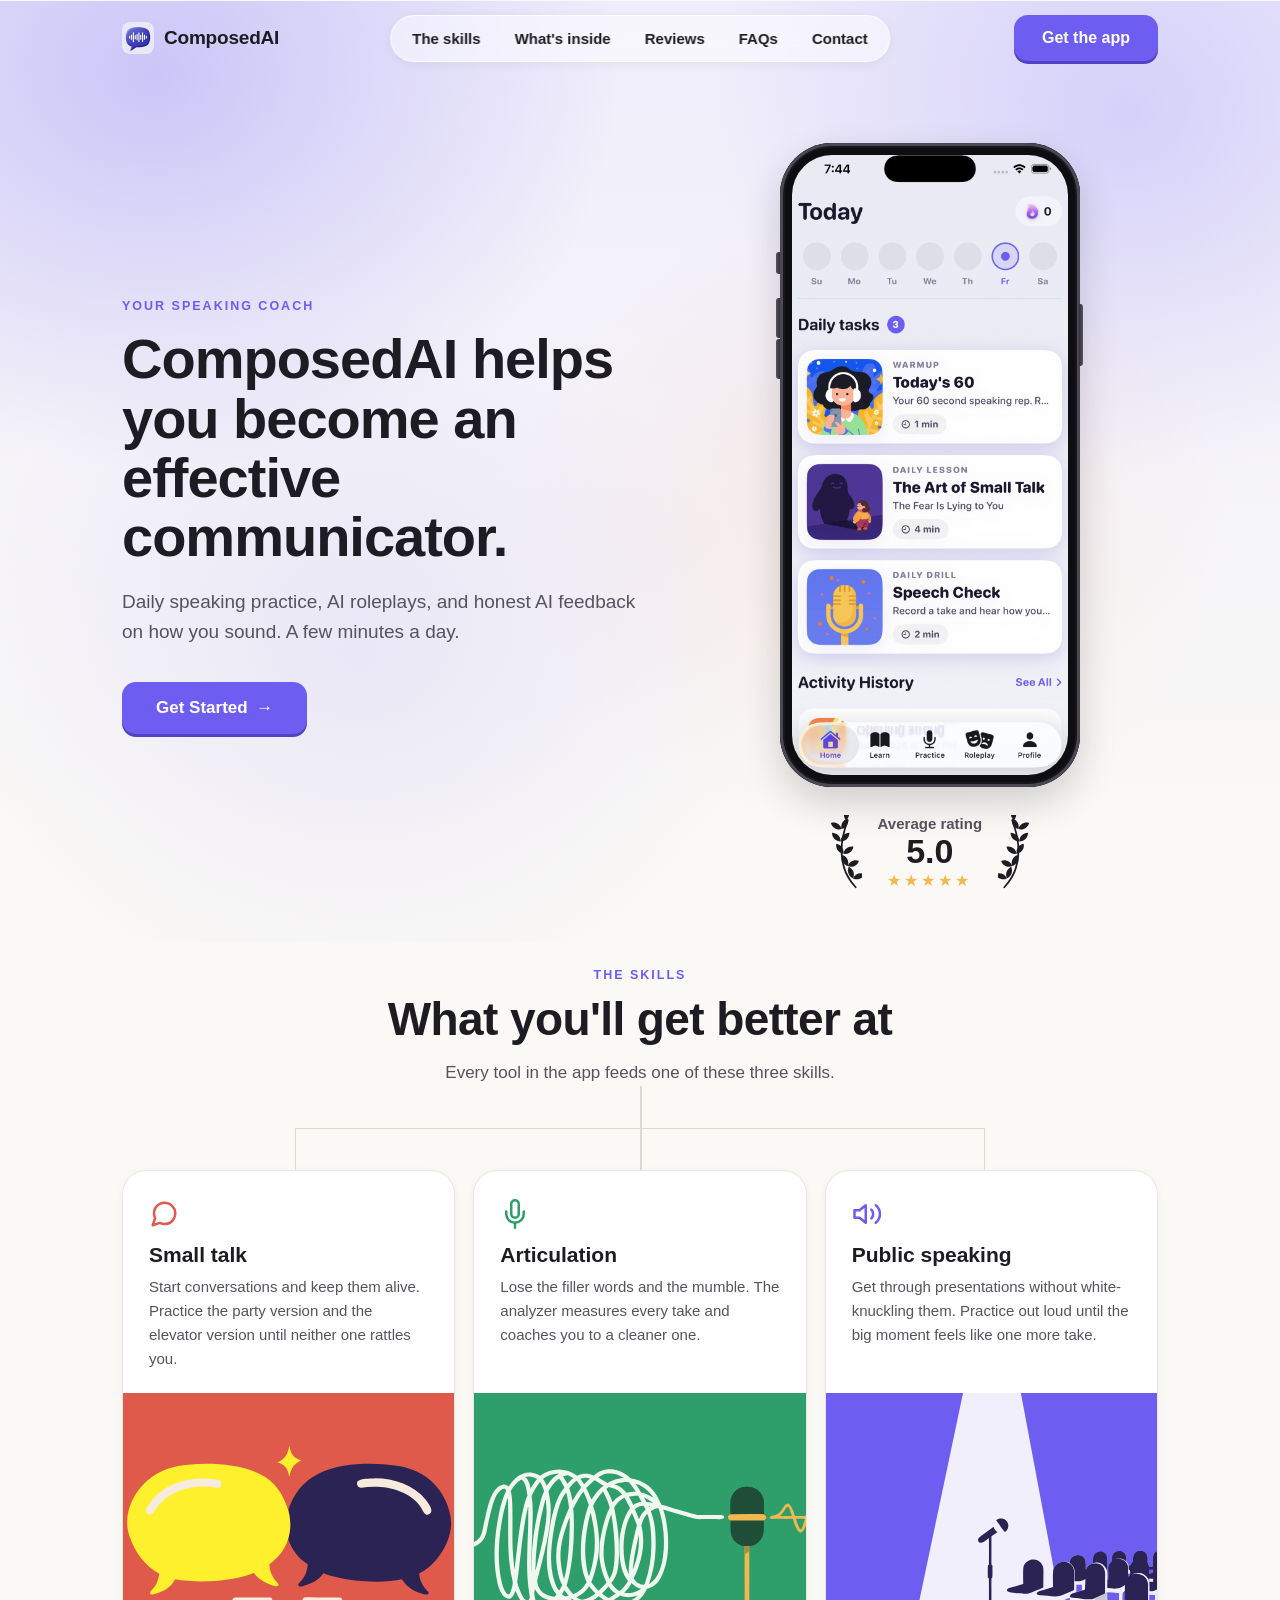
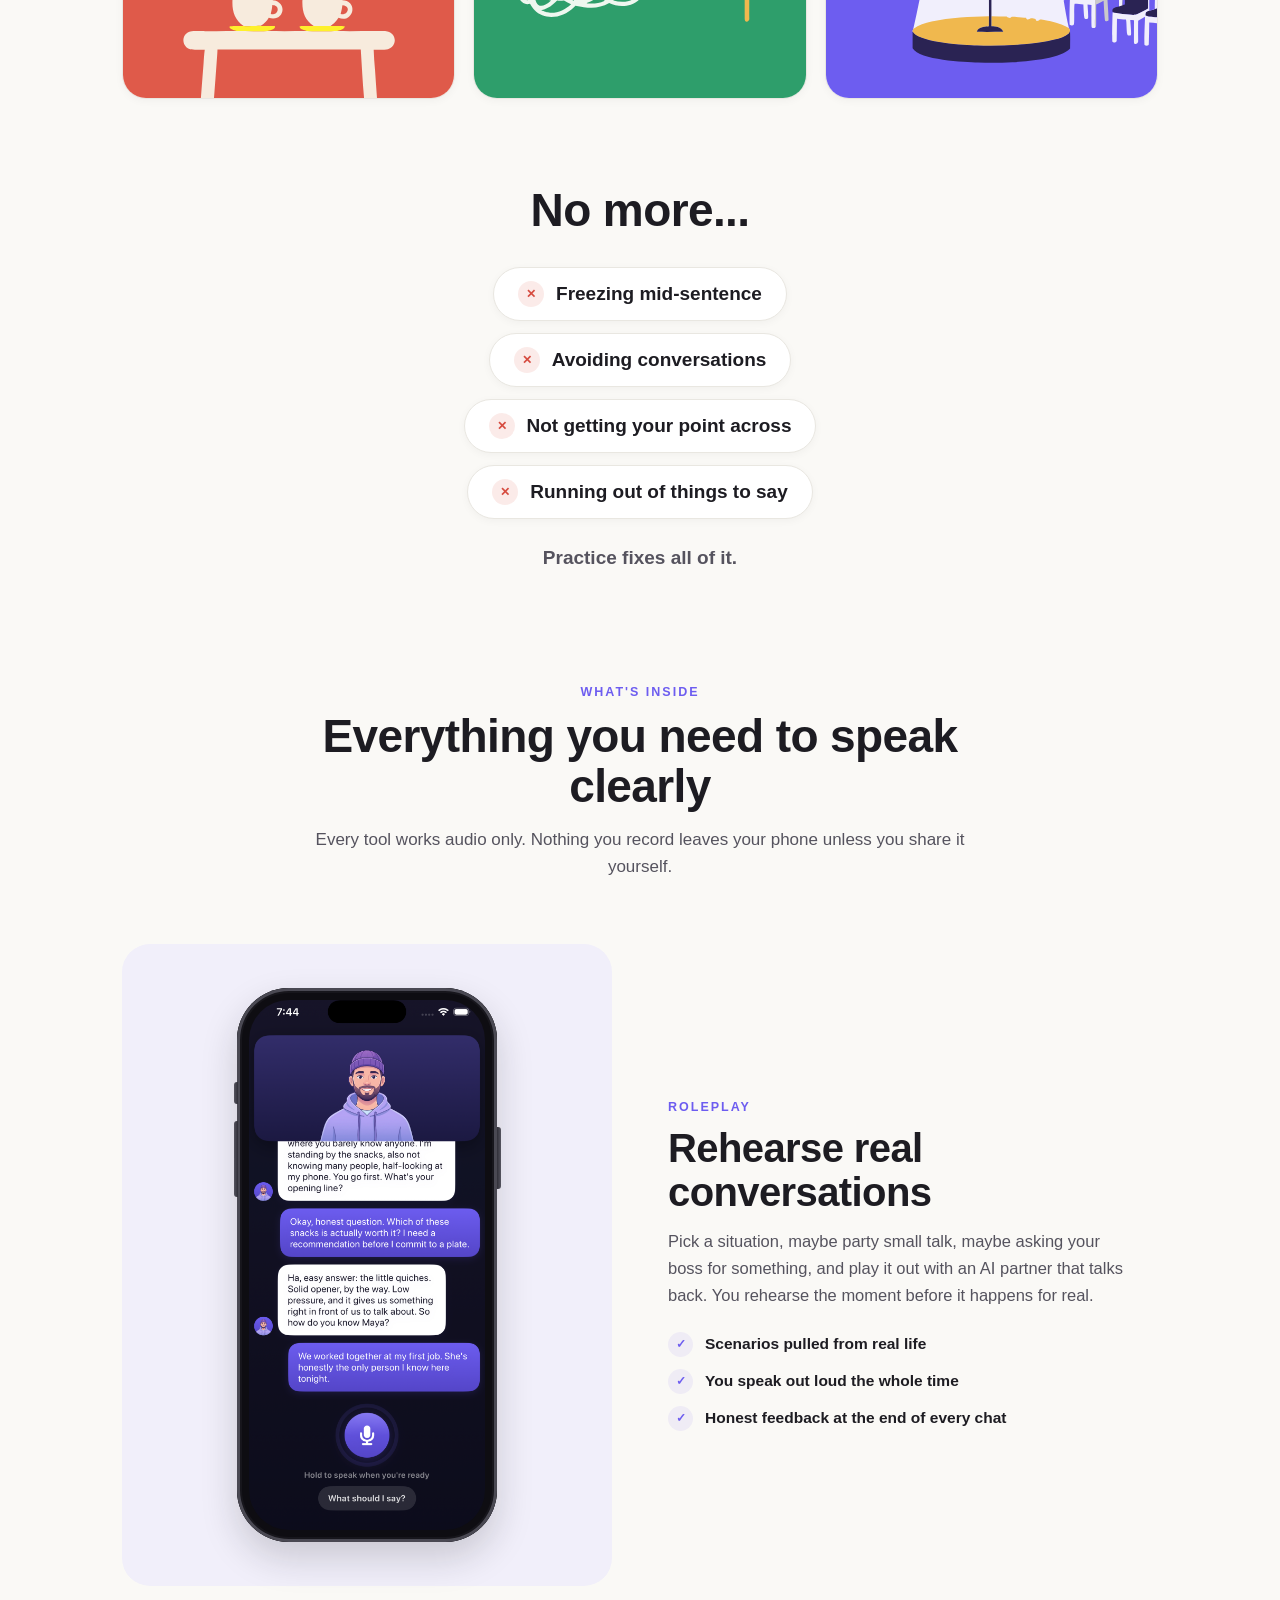
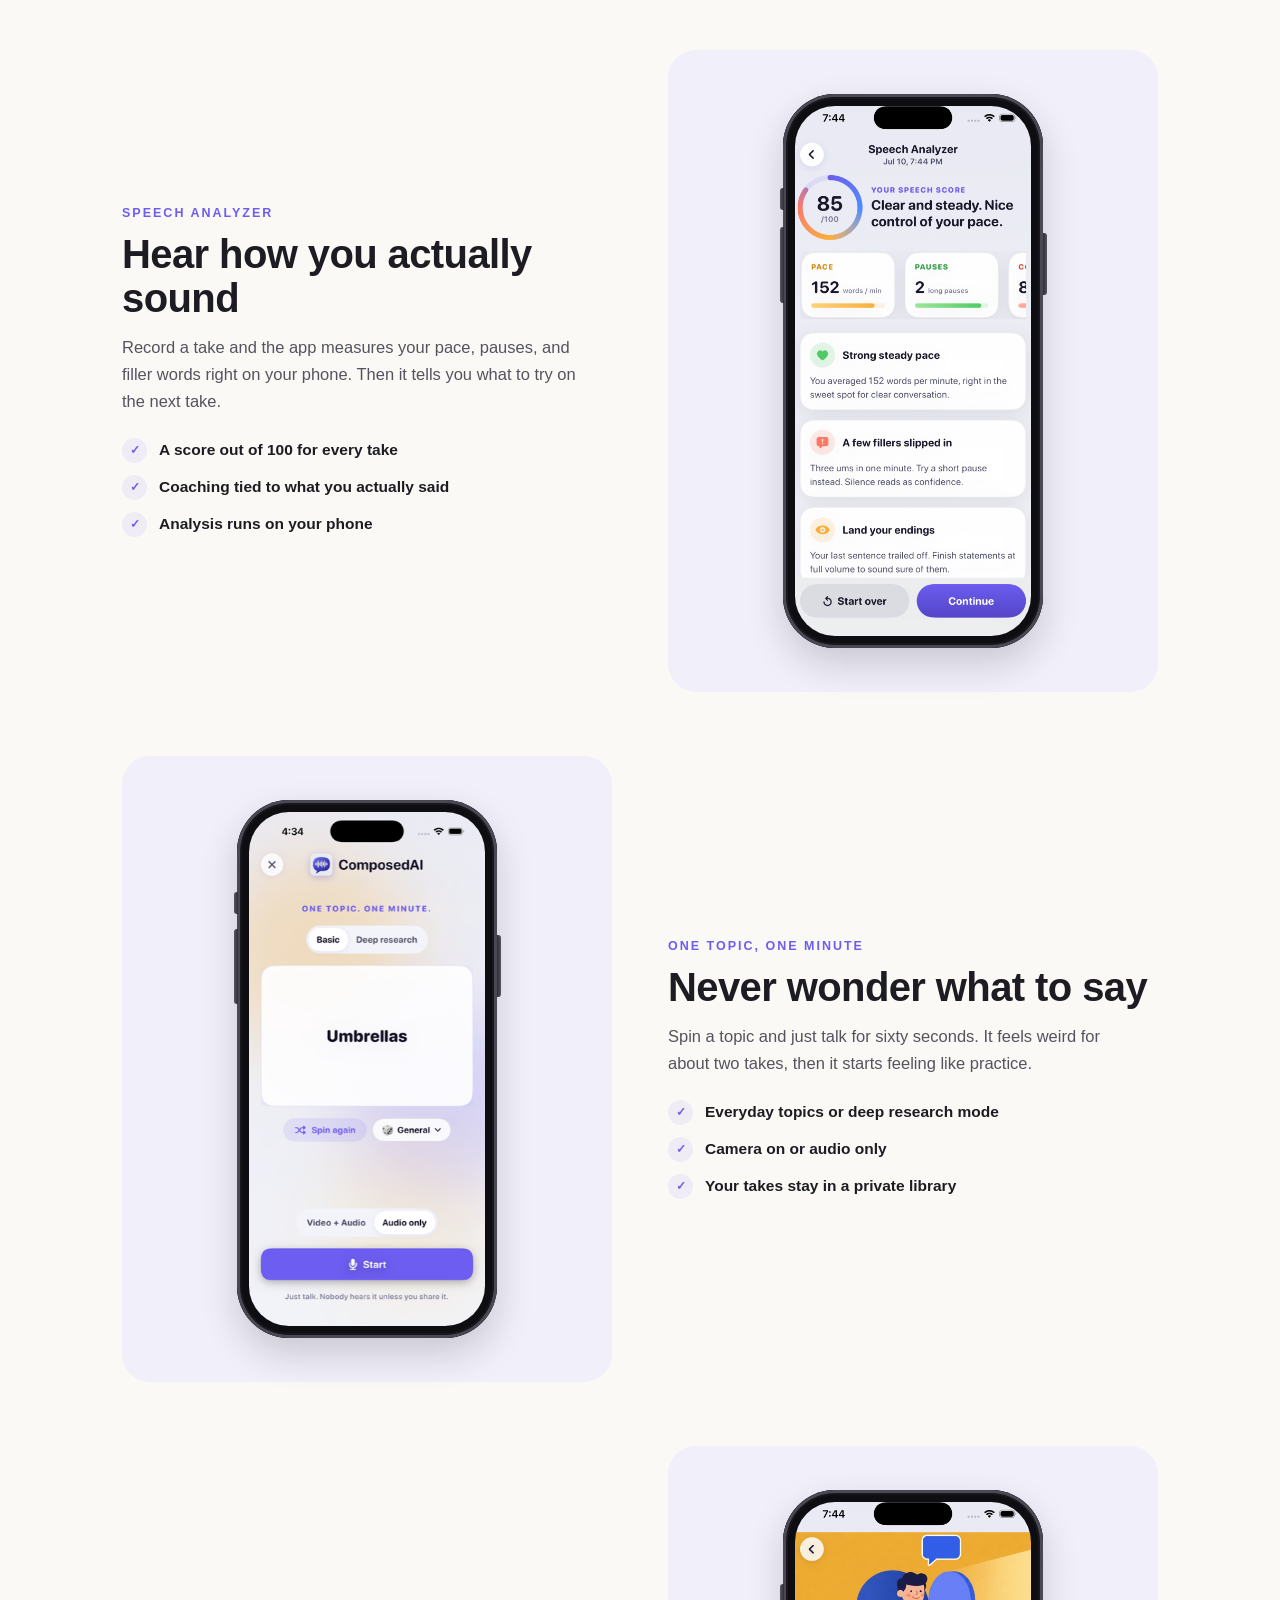
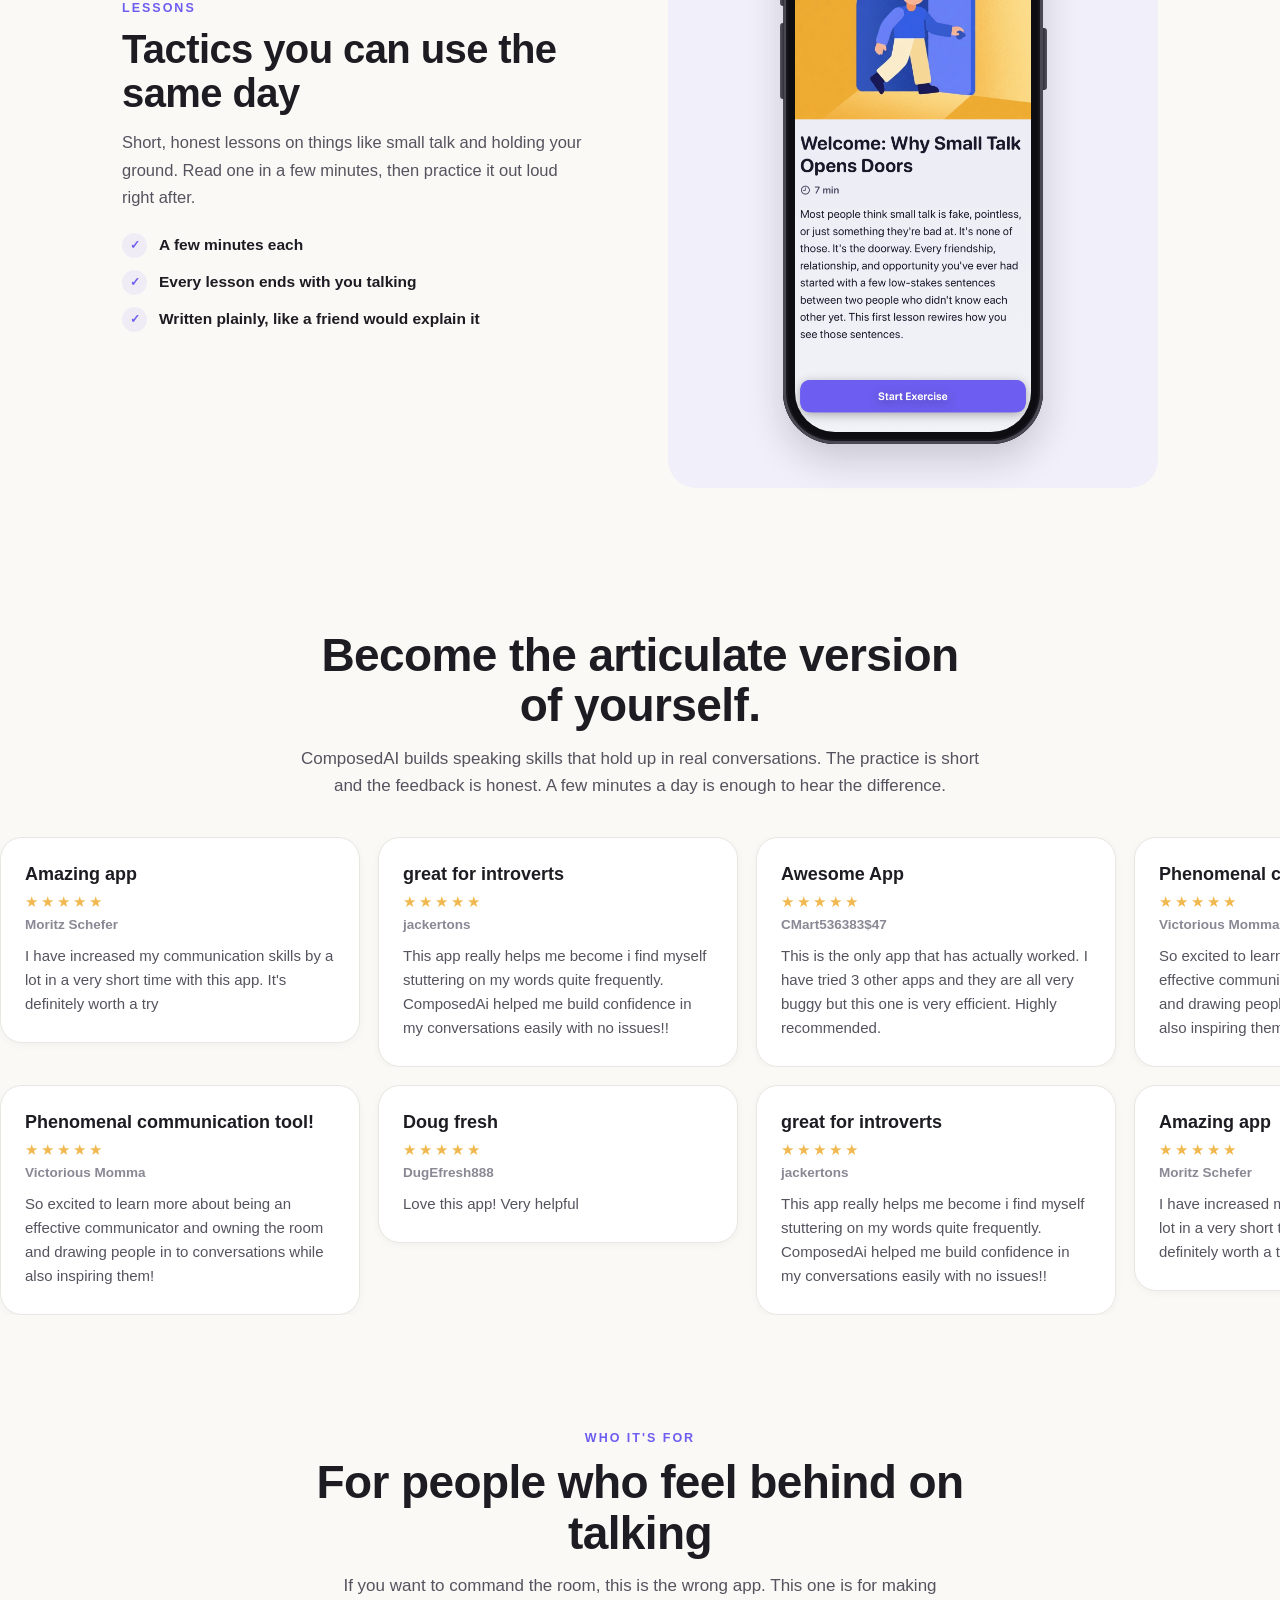
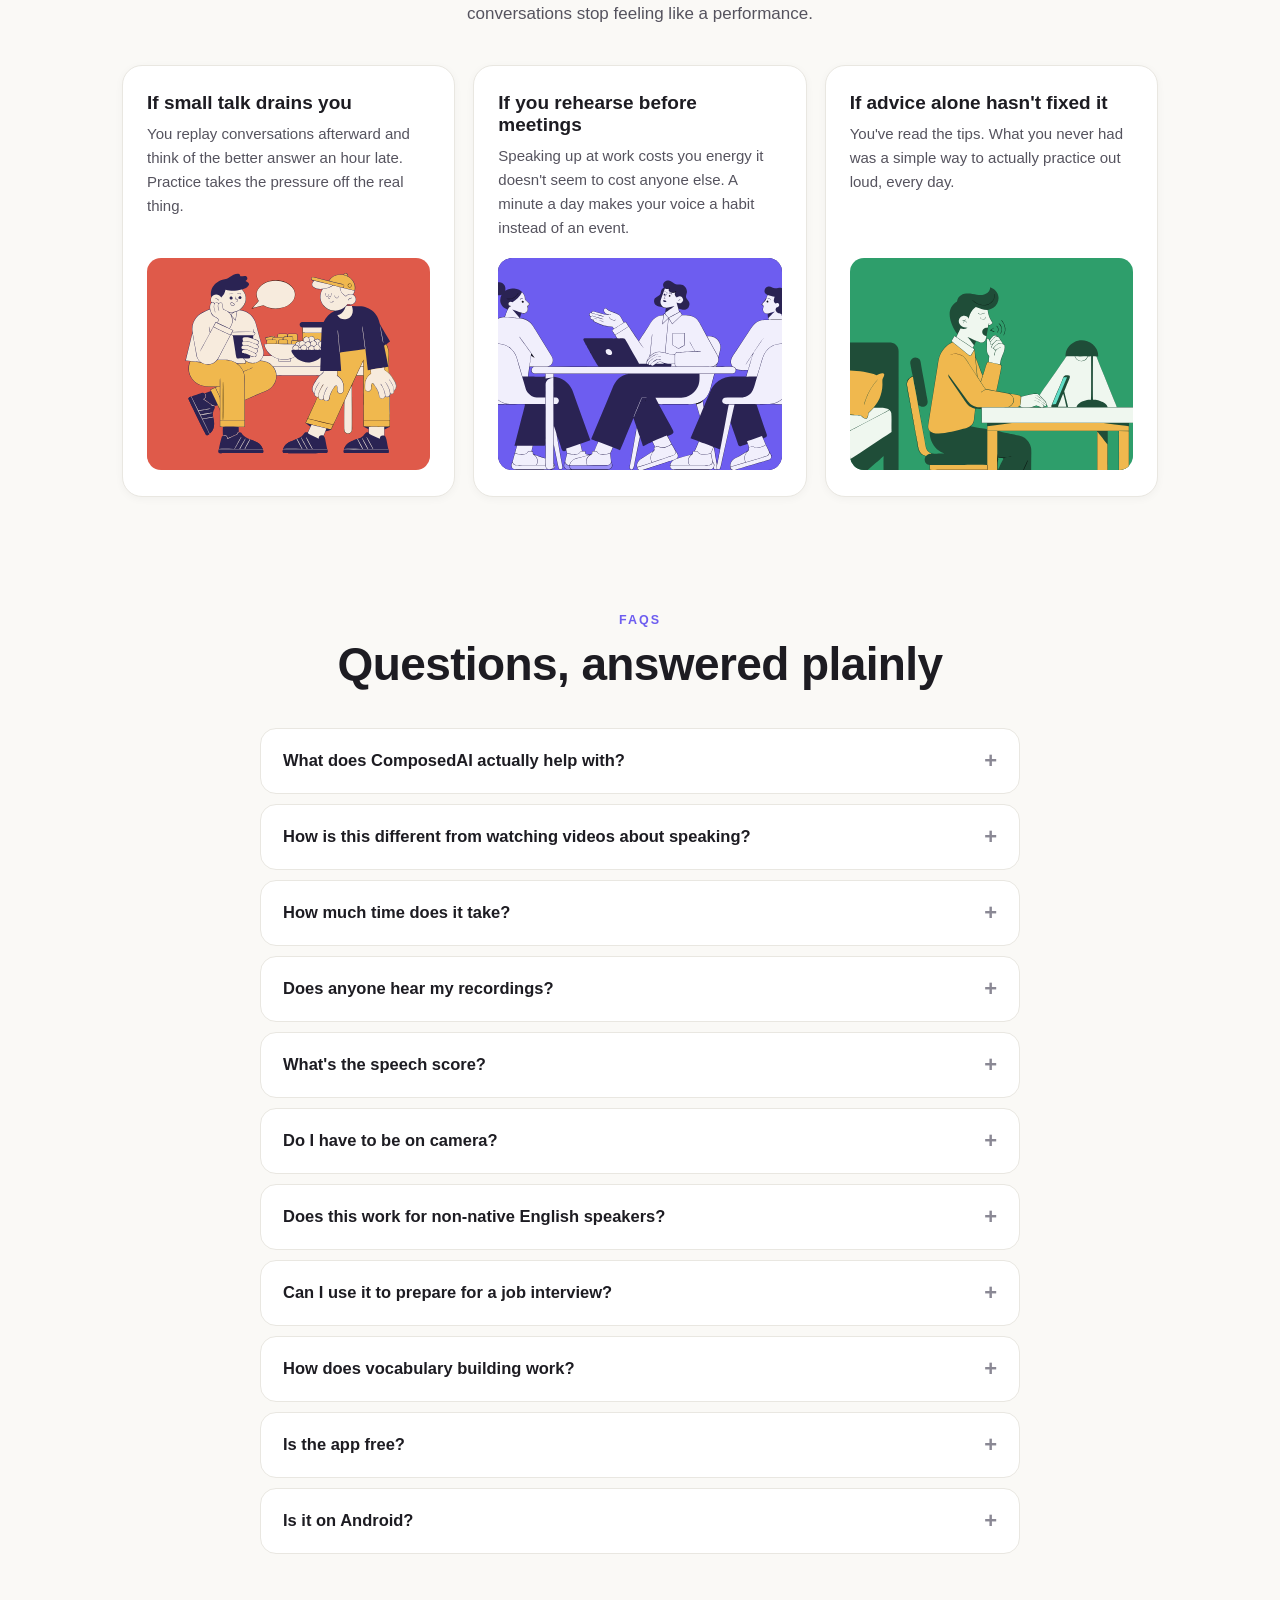
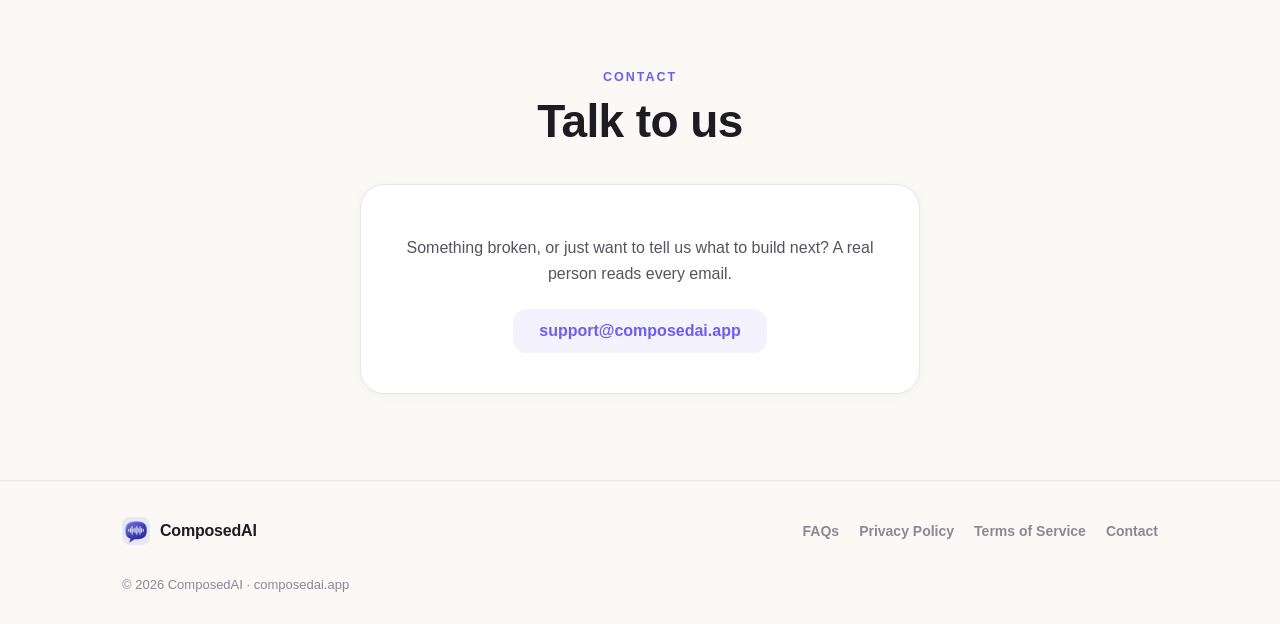
==== index.html @ fd9a5847 "Remove closing CTA band, expand FAQ to 11 questions Co-Authored-By: Claude Fable 5 <noreply@anthropi" ====
<!DOCTYPE html>
<html lang="en">
<head>
<meta charset="UTF-8">
<meta name="viewport" content="width=device-width, initial-scale=1.0">
<title>ComposedAI, your speaking coach</title>
<meta name="description" content="ComposedAI is a speaking coach in your pocket. Spin a topic, talk for one minute, and hear how you actually sound.">
<link rel="apple-touch-icon" href="assets/apple-touch-icon.png">
<meta property="og:title" content="ComposedAI, your speaking coach">
<meta property="og:description" content="Spin a topic, talk for one minute, and hear how you actually sound.">
<meta property="og:type" content="website">
<meta property="og:url" content="https://composedai.app/">
<meta property="og:image" content="https://composedai.app/assets/og.png">
<meta name="twitter:card" content="summary_large_image">
<meta name="twitter:image" content="https://composedai.app/assets/og.png">
<link rel="icon" href="assets/icon.png">
<link rel="stylesheet" href="styles.css?v=28">
</head>
<body>

<nav id="nav">
  <div class="wrap navRow">
    <a class="brand" href="#top">
      <img src="assets/icon.png" alt="ComposedAI logo">
      <span>ComposedAI</span>
    </a>
    <div class="navLinks">
      <a href="#skills">The skills</a>
      <a href="#features">What's inside</a>
      <a href="#reviews">Reviews</a>
      <a href="#faq">FAQs</a>
      <a href="#contact">Contact</a>
    </div>
    <a class="getapp" href="#">Get the app</a>
    <button class="burger" aria-label="Menu" onclick="document.getElementById('nav').classList.toggle('menuOpen')">
      <span></span><span></span><span></span>
    </button>
  </div>
  <div class="mobileMenu">
    <a href="#skills">The skills</a>
    <a href="#features">What's inside</a>
    <a href="#reviews">Reviews</a>
    <a href="#faq">FAQs</a>
    <a href="#contact">Contact</a>
    <a class="getapp" href="#">Get the app <span class="arrow">&#8594;</span></a>
  </div>
</nav>

<header class="hero" id="top">
  <div class="wrap heroGrid">
    <div class="heroCopy">
      <div class="kicker rise" style="--d:0s">Your speaking coach</div>
      <h1 class="rise" style="--d:0.08s">ComposedAI helps you<br class="mbr"> become an effective<br class="mbr"> communicator.</h1>
      <p class="sub rise" style="--d:0.16s">Daily speaking practice, AI roleplays, and honest AI feedback on how you sound. A few minutes a day.</p>
      <div class="heroBtns rise" style="--d:0.24s">
        <a class="getapp big" href="#">Get Started <span class="arrow">&#8594;</span></a>
      </div>
    </div>
    <div class="phoneWrap rise" style="--d:0.2s">
      <div class="phoneFrame heroPhone">
        <span class="pbtn action"></span><span class="pbtn volUp"></span><span class="pbtn volDown"></span><span class="pbtn power"></span>
        <img class="screen" src="assets/shot-home.png" alt="The ComposedAI home screen showing today's daily speaking tasks">
      </div>
      <div class="ratingBadge">
        <svg class="laurel" viewBox="0 0 36 84" fill="currentColor" aria-hidden="true">
          <path d="M29 82 C 12 64, 8 38, 20 6" fill="none" stroke="currentColor" stroke-width="2" stroke-linecap="round"/>
          <g><path transform="translate(26 72) rotate(-20)" d="M0 0 C4 -4 10 -4 14 0 C10 4 4 4 0 0 Z"/><path transform="translate(26 72) rotate(-110)" d="M0 0 C4 -4 10 -4 14 0 C10 4 4 4 0 0 Z"/></g>
          <g><path transform="translate(20 58) rotate(-25)" d="M0 0 C4 -4 10 -4 14 0 C10 4 4 4 0 0 Z"/><path transform="translate(20 58) rotate(-115)" d="M0 0 C4 -4 10 -4 14 0 C10 4 4 4 0 0 Z"/></g>
          <g><path transform="translate(15 44) rotate(-35)" d="M0 0 C4 -4 10 -4 14 0 C10 4 4 4 0 0 Z"/><path transform="translate(15 44) rotate(-125)" d="M0 0 C4 -4 10 -4 14 0 C10 4 4 4 0 0 Z"/></g>
          <g><path transform="translate(12 30) rotate(-45)" d="M0 0 C4 -4 10 -4 14 0 C10 4 4 4 0 0 Z"/><path transform="translate(12 30) rotate(-135)" d="M0 0 C4 -4 10 -4 14 0 C10 4 4 4 0 0 Z"/></g>
          <g><path transform="translate(13 16) rotate(-60)" d="M0 0 C4 -4 10 -4 14 0 C10 4 4 4 0 0 Z"/><path transform="translate(13 16) rotate(-150)" d="M0 0 C4 -4 10 -4 14 0 C10 4 4 4 0 0 Z"/></g>
          <path transform="translate(18 6) rotate(-85)" d="M0 0 C4 -4 10 -4 14 0 C10 4 4 4 0 0 Z"/>
        </svg>
        <div class="ratingText">
          <span>Average rating</span>
          <strong>5.0</strong>
          <div class="stars">&#9733;&#9733;&#9733;&#9733;&#9733;</div>
        </div>
        <svg class="laurel flip" viewBox="0 0 36 84" fill="currentColor" aria-hidden="true">
          <path d="M29 82 C 12 64, 8 38, 20 6" fill="none" stroke="currentColor" stroke-width="2" stroke-linecap="round"/>
          <g><path transform="translate(26 72) rotate(-20)" d="M0 0 C4 -4 10 -4 14 0 C10 4 4 4 0 0 Z"/><path transform="translate(26 72) rotate(-110)" d="M0 0 C4 -4 10 -4 14 0 C10 4 4 4 0 0 Z"/></g>
          <g><path transform="translate(20 58) rotate(-25)" d="M0 0 C4 -4 10 -4 14 0 C10 4 4 4 0 0 Z"/><path transform="translate(20 58) rotate(-115)" d="M0 0 C4 -4 10 -4 14 0 C10 4 4 4 0 0 Z"/></g>
          <g><path transform="translate(15 44) rotate(-35)" d="M0 0 C4 -4 10 -4 14 0 C10 4 4 4 0 0 Z"/><path transform="translate(15 44) rotate(-125)" d="M0 0 C4 -4 10 -4 14 0 C10 4 4 4 0 0 Z"/></g>
          <g><path transform="translate(12 30) rotate(-45)" d="M0 0 C4 -4 10 -4 14 0 C10 4 4 4 0 0 Z"/><path transform="translate(12 30) rotate(-135)" d="M0 0 C4 -4 10 -4 14 0 C10 4 4 4 0 0 Z"/></g>
          <g><path transform="translate(13 16) rotate(-60)" d="M0 0 C4 -4 10 -4 14 0 C10 4 4 4 0 0 Z"/><path transform="translate(13 16) rotate(-150)" d="M0 0 C4 -4 10 -4 14 0 C10 4 4 4 0 0 Z"/></g>
          <path transform="translate(18 6) rotate(-85)" d="M0 0 C4 -4 10 -4 14 0 C10 4 4 4 0 0 Z"/>
        </svg>
      </div>
    </div>
  </div>
</header>

<section class="sect" id="skills">
  <div class="wrap">
    <div class="sectHead reveal">
      <div class="kicker">The skills</div>
      <h2>What you'll get better at</h2>
      <p>Every tool in the app feeds one of these three skills.</p>
    </div>
    <div class="branch" aria-hidden="true">
      <span class="stem"></span>
      <span class="rail"></span>
      <span class="drop d1"></span><span class="drop d2"></span><span class="drop d3"></span>
    </div>
    <div class="skillsGrid">
      <div class="skillCard reveal" style="--d:0s">
        <svg class="skillIcon" style="color:#DF5A4A" viewBox="0 0 24 24" fill="none" stroke="currentColor" stroke-width="2" stroke-linecap="round" stroke-linejoin="round"><path d="M21 11.5a8.38 8.38 0 0 1-.9 3.8 8.5 8.5 0 0 1-7.6 4.7 8.38 8.38 0 0 1-3.8-.9L3 21l1.9-5.7a8.38 8.38 0 0 1-.9-3.8 8.5 8.5 0 0 1 4.7-7.6 8.38 8.38 0 0 1 3.8-.9h.5a8.48 8.48 0 0 1 8 8v.5z"/></svg>
        <h3>Small talk</h3>
        <p>Start conversations and keep them alive. Practice the party version and the elevator version until neither one rattles you.</p>
        <img class="skillArt" src="assets/skill-smalltalk.svg" alt="Illustration of two speech bubbles meeting over coffee">
      </div>
      <div class="skillCard reveal" style="--d:0.12s">
        <svg class="skillIcon" style="color:#2E9E6B" viewBox="0 0 24 24" fill="none" stroke="currentColor" stroke-width="2" stroke-linecap="round" stroke-linejoin="round"><path d="M12 1a3 3 0 0 0-3 3v8a3 3 0 0 0 6 0V4a3 3 0 0 0-3-3z"/><path d="M19 10v2a7 7 0 0 1-14 0v-2"/><line x1="12" y1="19" x2="12" y2="23"/></svg>
        <h3>Articulation</h3>
        <p>Lose the filler words and the mumble. The analyzer measures every take and coaches you to a cleaner one.</p>
        <img class="skillArt" src="assets/skill-clear.svg" alt="Illustration of a tangled line becoming a clean sound wave through a microphone">
      </div>
      <div class="skillCard reveal" style="--d:0.24s">
        <svg class="skillIcon" style="color:#6D5DF0" viewBox="0 0 24 24" fill="none" stroke="currentColor" stroke-width="2" stroke-linecap="round" stroke-linejoin="round"><path d="M11 5 6 9H2v6h4l5 4V5z"/><path d="M15.5 8.5a5 5 0 0 1 0 7"/><path d="M19 5a9 9 0 0 1 0 14"/></svg>
        <h3>Public speaking</h3>
        <p>Get through presentations without white-knuckling them. Practice out loud until the big moment feels like one more take.</p>
        <img class="skillArt" src="assets/skill-stage.svg" alt="Illustration of a microphone on a stage under a spotlight">
      </div>
    </div>
  </div>
</section>

<section class="sect" id="pain">
  <div class="wrap">
    <div class="painCard reveal">
      <h2>No more...</h2>
      <div class="painPills">
        <div class="painPill reveal" style="--d:0.05s"><span class="x">&#x2715;</span>Freezing mid-sentence</div>
        <div class="painPill reveal" style="--d:0.13s"><span class="x">&#x2715;</span>Avoiding conversations</div>
        <div class="painPill reveal" style="--d:0.21s"><span class="x">&#x2715;</span>Not getting your point across</div>
        <div class="painPill reveal" style="--d:0.29s"><span class="x">&#x2715;</span>Running out of things to say</div>
      </div>
      <p class="painClose reveal" style="--d:0.4s">Practice fixes all of it.</p>
    </div>
  </div>
</section>

<section class="sect featSect" id="features">
  <div class="wrap">
    <div class="sectHead reveal">
      <div class="kicker">What's inside</div>
      <h2>Everything you need to speak clearly</h2>
      <p>Every tool works audio only. Nothing you record leaves your phone unless you share it yourself.</p>
    </div>

    <div class="featRow">
      <div class="featShot reveal">
        <div class="phoneFrame">
          <span class="pbtn action"></span><span class="pbtn volUp"></span><span class="pbtn volDown"></span><span class="pbtn power"></span>
          <img class="screen" src="assets/shot-roleplay.png" alt="A ComposedAI roleplay chat where you practice party small talk with an AI partner">
        </div>
      </div>
      <div class="featCopy reveal" style="--d:0.1s">
        <div class="kicker">Roleplay</div>
        <h2>Rehearse real conversations</h2>
        <p>Pick a situation, maybe party small talk, maybe asking your boss for something, and play it out with an AI partner that talks back. You rehearse the moment before it happens for real.</p>
        <ul class="checks">
          <li>Scenarios pulled from real life</li>
          <li>You speak out loud the whole time</li>
          <li>Honest feedback at the end of every chat</li>
        </ul>
      </div>
    </div>

    <div class="featRow flip">
      <div class="featShot reveal">
        <div class="phoneFrame">
          <span class="pbtn action"></span><span class="pbtn volUp"></span><span class="pbtn volDown"></span><span class="pbtn power"></span>
          <img class="screen" src="assets/shot-analyzer.png" alt="The ComposedAI speech analyzer showing a speech score with pace, pauses, and coaching">
        </div>
      </div>
      <div class="featCopy reveal" style="--d:0.1s">
        <div class="kicker">Speech analyzer</div>
        <h2>Hear how you actually sound</h2>
        <p>Record a take and the app measures your pace, pauses, and filler words right on your phone. Then it tells you what to try on the next take.</p>
        <ul class="checks">
          <li>A score out of 100 for every take</li>
          <li>Coaching tied to what you actually said</li>
          <li>Analysis runs on your phone</li>
        </ul>
      </div>
    </div>

    <div class="featRow">
      <div class="featShot reveal">
        <div class="phoneFrame">
          <span class="pbtn action"></span><span class="pbtn volUp"></span><span class="pbtn volDown"></span><span class="pbtn power"></span>
          <img class="screen" src="assets/app-topic.png" alt="The ComposedAI topic spinner dealing a random topic to speak on for one minute">
        </div>
      </div>
      <div class="featCopy reveal" style="--d:0.1s">
        <div class="kicker">One topic, one minute</div>
        <h2>Never wonder what to say</h2>
        <p>Spin a topic and just talk for sixty seconds. It feels weird for about two takes, then it starts feeling like practice.</p>
        <ul class="checks">
          <li>Everyday topics or deep research mode</li>
          <li>Camera on or audio only</li>
          <li>Your takes stay in a private library</li>
        </ul>
      </div>
    </div>

    <div class="featRow flip">
      <div class="featShot reveal">
        <div class="phoneFrame">
          <span class="pbtn action"></span><span class="pbtn volUp"></span><span class="pbtn volDown"></span><span class="pbtn power"></span>
          <img class="screen" src="assets/shot-lesson.png" alt="A ComposedAI lesson about why small talk opens doors">
        </div>
      </div>
      <div class="featCopy reveal" style="--d:0.1s">
        <div class="kicker">Lessons</div>
        <h2>Tactics you can use the same day</h2>
        <p>Short, honest lessons on things like small talk and holding your ground. Read one in a few minutes, then practice it out loud right after.</p>
        <ul class="checks">
          <li>A few minutes each</li>
          <li>Every lesson ends with you talking</li>
          <li>Written plainly, like a friend would explain it</li>
        </ul>
      </div>
    </div>
  </div>
</section>

<section class="sect" id="reviews">
  <div class="wrap">
    <div class="sectHead reveal">
      <h2>Become the articulate version of yourself.</h2>
      <p>ComposedAI builds speaking skills that hold up in real conversations. The practice is short and the feedback is honest. A few minutes a day is enough to hear the difference.</p>
    </div>
  </div>
  <div class="marquee"><div class="marqueeRow"><div class="marqueeGroup"><div class="reviewCard"><h3>Amazing app</h3><div class="stars">&#9733;&#9733;&#9733;&#9733;&#9733;</div><div class="reviewer">Moritz Schefer</div><p>I have increased my communication skills by a lot in a very short time with this app. It's definitely worth a try</p></div><div class="reviewCard"><h3>great for introverts</h3><div class="stars">&#9733;&#9733;&#9733;&#9733;&#9733;</div><div class="reviewer">jackertons</div><p>This app really helps me become i find myself stuttering on my words quite frequently. ComposedAi helped me build confidence in my conversations easily with no issues!!</p></div><div class="reviewCard"><h3>Awesome App</h3><div class="stars">&#9733;&#9733;&#9733;&#9733;&#9733;</div><div class="reviewer">CMart536383$47</div><p>This is the only app that has actually worked. I have tried 3 other apps and they are all very buggy but this one is very efficient. Highly recommended.</p></div><div class="reviewCard"><h3>Phenomenal communication tool!</h3><div class="stars">&#9733;&#9733;&#9733;&#9733;&#9733;</div><div class="reviewer">Victorious Momma</div><p>So excited to learn more about being an effective communicator and owning the room and drawing people in to conversations while also inspiring them!</p></div><div class="reviewCard"><h3>Doug fresh</h3><div class="stars">&#9733;&#9733;&#9733;&#9733;&#9733;</div><div class="reviewer">DugEfresh888</div><p>Love this app! Very helpful</p></div></div><div class="marqueeGroup"><div class="reviewCard"><h3>Amazing app</h3><div class="stars">&#9733;&#9733;&#9733;&#9733;&#9733;</div><div class="reviewer">Moritz Schefer</div><p>I have increased my communication skills by a lot in a very short time with this app. It's definitely worth a try</p></div><div class="reviewCard"><h3>great for introverts</h3><div class="stars">&#9733;&#9733;&#9733;&#9733;&#9733;</div><div class="reviewer">jackertons</div><p>This app really helps me become i find myself stuttering on my words quite frequently. ComposedAi helped me build confidence in my conversations easily with no issues!!</p></div><div class="reviewCard"><h3>Awesome App</h3><div class="stars">&#9733;&#9733;&#9733;&#9733;&#9733;</div><div class="reviewer">CMart536383$47</div><p>This is the only app that has actually worked. I have tried 3 other apps and they are all very buggy but this one is very efficient. Highly recommended.</p></div><div class="reviewCard"><h3>Phenomenal communication tool!</h3><div class="stars">&#9733;&#9733;&#9733;&#9733;&#9733;</div><div class="reviewer">Victorious Momma</div><p>So excited to learn more about being an effective communicator and owning the room and drawing people in to conversations while also inspiring them!</p></div><div class="reviewCard"><h3>Doug fresh</h3><div class="stars">&#9733;&#9733;&#9733;&#9733;&#9733;</div><div class="reviewer">DugEfresh888</div><p>Love this app! Very helpful</p></div></div></div></div>
  <div class="marquee alt"><div class="marqueeRow"><div class="marqueeGroup"><div class="reviewCard"><h3>Phenomenal communication tool!</h3><div class="stars">&#9733;&#9733;&#9733;&#9733;&#9733;</div><div class="reviewer">Victorious Momma</div><p>So excited to learn more about being an effective communicator and owning the room and drawing people in to conversations while also inspiring them!</p></div><div class="reviewCard"><h3>Doug fresh</h3><div class="stars">&#9733;&#9733;&#9733;&#9733;&#9733;</div><div class="reviewer">DugEfresh888</div><p>Love this app! Very helpful</p></div><div class="reviewCard"><h3>great for introverts</h3><div class="stars">&#9733;&#9733;&#9733;&#9733;&#9733;</div><div class="reviewer">jackertons</div><p>This app really helps me become i find myself stuttering on my words quite frequently. ComposedAi helped me build confidence in my conversations easily with no issues!!</p></div><div class="reviewCard"><h3>Amazing app</h3><div class="stars">&#9733;&#9733;&#9733;&#9733;&#9733;</div><div class="reviewer">Moritz Schefer</div><p>I have increased my communication skills by a lot in a very short time with this app. It's definitely worth a try</p></div><div class="reviewCard"><h3>Awesome App</h3><div class="stars">&#9733;&#9733;&#9733;&#9733;&#9733;</div><div class="reviewer">CMart536383$47</div><p>This is the only app that has actually worked. I have tried 3 other apps and they are all very buggy but this one is very efficient. Highly recommended.</p></div></div><div class="marqueeGroup"><div class="reviewCard"><h3>Phenomenal communication tool!</h3><div class="stars">&#9733;&#9733;&#9733;&#9733;&#9733;</div><div class="reviewer">Victorious Momma</div><p>So excited to learn more about being an effective communicator and owning the room and drawing people in to conversations while also inspiring them!</p></div><div class="reviewCard"><h3>Doug fresh</h3><div class="stars">&#9733;&#9733;&#9733;&#9733;&#9733;</div><div class="reviewer">DugEfresh888</div><p>Love this app! Very helpful</p></div><div class="reviewCard"><h3>great for introverts</h3><div class="stars">&#9733;&#9733;&#9733;&#9733;&#9733;</div><div class="reviewer">jackertons</div><p>This app really helps me become i find myself stuttering on my words quite frequently. ComposedAi helped me build confidence in my conversations easily with no issues!!</p></div><div class="reviewCard"><h3>Amazing app</h3><div class="stars">&#9733;&#9733;&#9733;&#9733;&#9733;</div><div class="reviewer">Moritz Schefer</div><p>I have increased my communication skills by a lot in a very short time with this app. It's definitely worth a try</p></div><div class="reviewCard"><h3>Awesome App</h3><div class="stars">&#9733;&#9733;&#9733;&#9733;&#9733;</div><div class="reviewer">CMart536383$47</div><p>This is the only app that has actually worked. I have tried 3 other apps and they are all very buggy but this one is very efficient. Highly recommended.</p></div></div></div></div>
</section>

<section class="sect" id="who">
  <div class="wrap">
    <div class="sectHead reveal">
      <div class="kicker">Who it's for</div>
      <h2>For people who feel behind on talking</h2>
      <p>If you want to command the room, this is the wrong app. This one is for making conversations stop feeling like a performance.</p>
    </div>
    <div class="whoGrid">
      <div class="whoCard reveal" style="--d:0s">
        <h3>If small talk drains you</h3>
        <p>You replay conversations afterward and think of the better answer an hour late. Practice takes the pressure off the real thing.</p>
        <img class="whoArt" src="assets/who-smalltalk.svg" alt="Illustration of two people chatting at a house party">
      </div>
      <div class="whoCard reveal" style="--d:0.12s">
        <h3>If you rehearse before meetings</h3>
        <p>Speaking up at work costs you energy it doesn't seem to cost anyone else. A minute a day makes your voice a habit instead of an event.</p>
        <img class="whoArt" src="assets/who-meeting.svg" alt="Illustration of a man speaking up in a small meeting">
      </div>
      <div class="whoCard reveal" style="--d:0.24s">
        <h3>If advice alone hasn't fixed it</h3>
        <p>You've read the tips. What you never had was a simple way to actually practice out loud, every day.</p>
        <img class="whoArt" src="assets/who-practice.svg" alt="Illustration of a man practicing speaking toward his phone at his desk">
      </div>
    </div>
  </div>
</section>

<section class="sect" id="faq">
  <div class="wrap">
    <div class="sectHead reveal">
      <div class="kicker">FAQs</div>
      <h2>Questions, answered plainly</h2>
    </div>
    <div class="faqList reveal">
      <details>
        <summary>What does ComposedAI actually help with?</summary>
        <p>Everyday speaking. The lessons and roleplays cover small talk, articulation, and public speaking, and the daily practice keeps you actually doing it instead of just reading about it.</p>
      </details>
      <details>
        <summary>How is this different from watching videos about speaking?</summary>
        <p>Videos put words in your head. This app gets them out of your mouth. You talk out loud every day and get feedback on how it went, which is the part videos can't do.</p>
      </details>
      <details>
        <summary>How much time does it take?</summary>
        <p>About a minute a day for the core practice. Lessons and the other tools are there when you want more, but one honest minute of talking is the habit.</p>
      </details>
      <details>
        <summary>Does anyone hear my recordings?</summary>
        <p>No. Your takes stay on your phone, in your private library. Nothing is posted anywhere, and nobody hears a take unless you choose to share it yourself.</p>
      </details>
      <details>
        <summary>What's the speech score?</summary>
        <p>Record a take and the app scores it out of 100. It measures your pace, pauses, and filler words right on your phone, then gives you coaching to use on the next take.</p>
      </details>
      <details>
        <summary>Do I have to be on camera?</summary>
        <p>No. Everything works audio only. The camera is there if you ever want it.</p>
      </details>
      <details>
        <summary>Does this work for non-native English speakers?</summary>
        <p>Yes. Everything is in English, so if you want to get more comfortable speaking English out loud, the daily practice works the same way.</p>
      </details>
      <details>
        <summary>Can I use it to prepare for a job interview?</summary>
        <p>Yes. Rehearse your answers out loud with the recording tools, and use roleplay to practice the back and forth before the real thing.</p>
      </details>
      <details>
        <summary>How does vocabulary building work?</summary>
        <p>The word spinner deals you a word you don't use often. You work it into a sixty second take, and the app listens for you to actually say it.</p>
      </details>
      <details>
        <summary>Is the app free?</summary>
        <p>It's free to download and comes with a free trial of the full program, so you can give it a real try before deciding if it's for you.</p>
      </details>
      <details>
        <summary>Is it on Android?</summary>
        <p>ComposedAI is iPhone first for now. If you want it on Android, email us and tell us, it genuinely affects what we build next.</p>
      </details>
    </div>
  </div>
</section>

<section class="sect" id="contact">
  <div class="wrap">
    <div class="sectHead reveal">
      <div class="kicker">Contact</div>
      <h2>Talk to us</h2>
    </div>
    <div class="contactCard reveal">
      <p>Something broken, or just want to tell us what to build next? A real person reads every email.</p>
      <a class="mailBtn" href="mailto:support@composedai.app">support@composedai.app</a>
    </div>
  </div>
</section>

<footer>
  <div class="wrap footRow">
    <a class="brand" href="#top">
      <img src="assets/icon.png" alt="ComposedAI logo">
      <span>ComposedAI</span>
    </a>
    <div class="footLinks">
      <a href="#faq">FAQs</a>
      <a href="https://sprinkle-laborer-159.notion.site/Privacy-Policy-399e34baeaed80329855d920e9af19cd">Privacy Policy</a>
      <a href="https://sprinkle-laborer-159.notion.site/TERMS-OF-SERVICE-399e34baeaed806a9142dc19278c5c1c">Terms of Service</a>
      <a href="mailto:support@composedai.app">Contact</a>
    </div>
    <div class="copy">&copy; 2026 ComposedAI &middot; composedai.app</div>
  </div>
</footer>

<script>
const APP_STORE_URL = "https://apps.apple.com/us/app/composedai-speaking-coach/id6787477539";
// Inside in-app browsers (TikTok, Instagram, Facebook) on iOS, a normal https
// App Store link can render Apple's web preview inside the webview instead of
// opening the store. The itms-appss scheme forces the App Store app to open.
const ua = navigator.userAgent || "";
const inAppBrowser = /TikTok|musical_ly|Bytedance|Instagram|FBAN|FBAV/i.test(ua) || location.search.includes("tt=1");
const isIOS = /iPhone|iPad|iPod/i.test(ua) || location.search.includes("tt=1");
const storeHref = (inAppBrowser && isIOS)
  ? APP_STORE_URL.replace("https://", "itms-appss://")
  : APP_STORE_URL;
document.querySelectorAll(".getapp").forEach(a => { if (a.getAttribute("href") === "#") a.href = storeHref; });

// TikTok's in-app browser blocks the App Store. Show a copy-the-link card.
if (inAppBrowser && isIOS) {
  const card = document.createElement("div");
  card.className = "iabNotice";
  card.innerHTML = '<strong>TikTok can\'t open the App Store directly</strong>' +
    '<span>Copy the link and paste it into Safari to get the app.</span>' +
    '<button type="button" id="iabCopy">Copy link</button>';
  document.body.insertBefore(card, document.body.firstChild);
  document.getElementById("iabCopy").addEventListener("click", () => {
    const done = () => { document.getElementById("iabCopy").textContent = "Copied"; };
    if (navigator.clipboard && navigator.clipboard.writeText) {
      navigator.clipboard.writeText(APP_STORE_URL).then(done).catch(() => fallbackCopy(done));
    } else { fallbackCopy(done); }
  });
  function fallbackCopy(done) {
    const t = document.createElement("textarea");
    t.value = APP_STORE_URL; t.style.position = "fixed"; t.style.opacity = "0";
    document.body.appendChild(t); t.select();
    try { document.execCommand("copy"); done(); } catch (e) {}
    document.body.removeChild(t);
  }
}

// Close the mobile menu when a link inside it is tapped.
document.querySelectorAll(".mobileMenu a").forEach(a =>
  a.addEventListener("click", () => document.getElementById("nav").classList.remove("menuOpen")));

// Dev hook: open the menu via ?menu=1 for screenshots.
if (location.search.includes("menu=1")) document.getElementById("nav").classList.add("menuOpen");


// Nav gains a shadow once the page is scrolled.
const nav = document.getElementById("nav");
const onScroll = () => nav.classList.toggle("scrolled", window.scrollY > 8);
window.addEventListener("scroll", onScroll, { passive: true });
onScroll();

// Scroll reveal: elements with .reveal fade and rise in when they enter the viewport.
const reduceMotion = window.matchMedia("(prefers-reduced-motion: reduce)").matches;
if (reduceMotion || !("IntersectionObserver" in window)) {
  document.querySelectorAll(".reveal").forEach(el => el.classList.add("in"));
} else {
  const io = new IntersectionObserver(entries => {
    entries.forEach(e => {
      if (e.isIntersecting) { e.target.classList.add("in"); io.unobserve(e.target); }
    });
  }, { threshold: 0.15, rootMargin: "0px 0px -40px 0px" });
  document.querySelectorAll(".reveal").forEach(el => io.observe(el));
}
</script>
</body>
</html>
---- styles.css ----
:root {
    --accent: #6D5DF0;
    --accent-deep: #5041C7;
    --accent-ghost: rgba(109, 93, 240, 0.08);
    --btn: #2A2353;
    --btn-edge: #171334;
    --ink: #1D1C22;
    --ink2: #55535E;
    --ink3: #8A8894;
    --mute: #BAB8C4;
    --bg: #FAF9F6;
    --card: #FFFFFF;
    --panel: #F1EFFA;
    --line: #E9E7E1;
    --r-card: 20px;
    --font: ui-rounded, "SF Pro Rounded", -apple-system, BlinkMacSystemFont, "Segoe UI", Roboto, sans-serif;
    --ease-out: cubic-bezier(0.22, 1, 0.36, 1);
  }
  * { margin: 0; padding: 0; box-sizing: border-box; -webkit-font-smoothing: antialiased; }
  html { scroll-behavior: smooth; }
  body {
    font-family: var(--font);
    color: var(--ink);
    background: var(--bg);
    min-height: 100vh;
    overflow-x: hidden;
  }
  ::selection { background: rgba(109,93,240,0.18); }
  a:focus-visible, button:focus-visible, summary:focus-visible {
    outline: 3px solid rgba(109,93,240,0.4); outline-offset: 2px; border-radius: 8px;
  }
  section { scroll-margin-top: 84px; }
  .wrap { max-width: 1080px; margin: 0 auto; padding: 0 22px; }
  img { max-width: 100%; }

  /* ---------- Motion: entrance + scroll reveal ---------- */
  @keyframes riseIn {
    from { opacity: 0; transform: translateY(24px); }
    to   { opacity: 1; transform: none; }
  }
  .rise { animation: riseIn 0.8s var(--ease-out) both; animation-delay: var(--d, 0s); }
  .reveal {
    opacity: 0; transform: translateY(26px);
    transition: opacity 0.7s ease, transform 0.7s var(--ease-out);
    transition-delay: var(--d, 0s);
  }
  .reveal.in { opacity: 1; transform: none; }
  @media (prefers-reduced-motion: reduce) {
    html { scroll-behavior: auto; }
    .rise { animation: none; }
    .reveal { opacity: 1; transform: none; transition: none; }
  }

  /* ---------- Nav ---------- */
  nav {
    position: sticky; top: 0; z-index: 100;
    background: transparent;
    border-bottom: 1px solid transparent;
    transition: background 0.3s ease, border-color 0.3s ease;
  }
  nav.scrolled {
    background: rgba(250, 249, 246, 0.88);
    backdrop-filter: blur(14px);
    -webkit-backdrop-filter: blur(14px);
    border-bottom-color: var(--line);
  }
  .navRow { position: relative; display: flex; align-items: center; justify-content: space-between; gap: 20px; height: 76px; }
  .brand { display: flex; align-items: center; gap: 10px; text-decoration: none; color: var(--ink); }
  .brand img { width: 32px; height: 32px; border-radius: 8px; }
  .brand span { font-size: 19px; font-weight: 800; letter-spacing: -0.2px; }
  .navLinks {
    position: absolute; left: 50%; transform: translateX(-50%);
    display: flex; align-items: center; gap: 2px;
    background: rgba(255, 255, 255, 0.5);
    backdrop-filter: blur(12px);
    -webkit-backdrop-filter: blur(12px);
    border: 1px solid rgba(255, 255, 255, 0.75);
    box-shadow: 0 2px 12px rgba(29, 28, 34, 0.06);
    border-radius: 999px; padding: 5px;
    transition: background 0.3s ease, border-color 0.3s ease;
  }
  .navLinks a {
    text-decoration: none; color: var(--ink); font-size: 15px; font-weight: 600;
    padding: 9px 16px; border-radius: 999px; white-space: nowrap;
    transition: background 0.18s ease;
  }
  .navLinks a:hover { background: rgba(255, 255, 255, 0.85); }
  nav.scrolled .navLinks { background: rgba(255, 255, 255, 0.75); border-color: var(--line); box-shadow: none; }
  nav .getapp { margin-left: 0; }
  .burger {
    display: none; margin-left: auto; cursor: pointer;
    width: 46px; height: 46px; border-radius: 50%;
    background: rgba(255, 255, 255, 0.85);
    border: 1px solid rgba(255, 255, 255, 0.95);
    box-shadow: 0 2px 12px rgba(29, 28, 34, 0.08);
  }
  .burger span {
    display: block; width: 18px; height: 2.5px; background: var(--ink);
    margin: 4px auto; border-radius: 2px;
    transition: transform 0.25s var(--ease-out), opacity 0.2s ease;
  }
  nav.menuOpen .burger span:nth-child(1) { transform: translateY(6.5px) rotate(45deg); }
  nav.menuOpen .burger span:nth-child(2) { opacity: 0; }
  nav.menuOpen .burger span:nth-child(3) { transform: translateY(-6.5px) rotate(-45deg); }
  .mobileMenu {
    display: none; position: absolute; top: 76px; right: 22px; z-index: 200;
    width: min(330px, calc(100vw - 44px));
    flex-direction: column;
    background: #fff; border-radius: 24px;
    border: 1px solid var(--line);
    box-shadow: 0 22px 60px rgba(29, 28, 34, 0.2);
    padding: 14px 20px 20px;
  }
  nav.menuOpen .mobileMenu { display: flex; }
  .mobileMenu a {
    text-decoration: none; color: var(--ink); font-weight: 600; font-size: 17px;
    padding: 16px 4px;
  }
  .mobileMenu .getapp {
    margin-top: 12px; padding: 15px 22px;
    display: flex; align-items: center; justify-content: space-between;
    font-weight: 800; color: #fff;
  }
  @media (max-width: 1000px) {
    nav { position: relative; }
    .navLinks, nav .navRow .getapp { display: none; }
    .burger { display: block; }
  }

  /* ---------- Buttons ---------- */
  .getapp {
    display: inline-block; text-decoration: none; text-align: center;
    background: var(--accent);
    color: #fff; font-weight: 800; font-size: 16px; font-family: var(--font);
    padding: 14px 28px; border-radius: 14px; border: none; cursor: pointer;
    box-shadow: 0 3px 0 var(--accent-deep);
    transition: transform 0.15s var(--ease-out), box-shadow 0.15s ease, background 0.15s ease;
  }
  .getapp:hover { transform: translateY(-1px); box-shadow: 0 4px 0 var(--accent-deep); }
  .getapp:active { transform: translateY(2px); box-shadow: 0 1px 0 var(--accent-deep); }
  .getapp.big { font-size: 17px; padding: 16px 34px; }
  .getapp .arrow { display: inline-block; margin-left: 4px; transition: transform 0.18s var(--ease-out); }
  .getapp:hover .arrow { transform: translateX(4px); }
  .getapp.alt {
    background: var(--card); color: var(--ink); box-shadow: 0 3px 0 var(--line);
    border: 1px solid var(--line);
  }
  .getapp.alt:hover { background: var(--card); box-shadow: 0 4px 0 var(--line); }
  .getapp.onDark { background: var(--accent); color: #fff; box-shadow: 0 3px 0 var(--accent-deep); }
  .ghostLink {
    display: inline-block; text-decoration: none; color: var(--ink);
    font-weight: 700; font-size: 16px; padding: 15px 26px; border-radius: 14px;
    background: var(--card); border: 1px solid var(--line);
    box-shadow: 0 3px 0 var(--line);
    transition: transform 0.15s var(--ease-out), box-shadow 0.15s ease;
  }
  .ghostLink:hover { transform: translateY(-1px); box-shadow: 0 4px 0 var(--line); }

  /* ---------- Hero ---------- */
  .hero {
    margin-top: -76px;
    padding: 142px 0 52px;
    background:
      radial-gradient(52% 60% at 12% 8%, rgba(109, 93, 240, 0.28), transparent 70%),
      radial-gradient(46% 55% at 88% 12%, rgba(155, 144, 247, 0.32), transparent 70%),
      radial-gradient(40% 48% at 68% 55%, rgba(240, 168, 130, 0.14), transparent 70%),
      radial-gradient(44% 52% at 28% 70%, rgba(109, 93, 240, 0.10), transparent 72%),
      linear-gradient(to bottom, #EFEDFB, var(--bg) 88%);
  }
  .heroGrid {
    display: grid; grid-template-columns: 1.08fr 0.92fr;
    align-items: center; gap: 44px; text-align: left;
  }
  .heroCopy { max-width: 620px; }
  .heroCopy .sub { margin: 20px 0 34px; }
  .heroCopy .heroBtns { justify-content: flex-start; }
  .mbr { display: none; }
  @media (max-width: 880px) {
    .hero { padding: 148px 0 50px; }
    .heroGrid { grid-template-columns: 1fr; text-align: center; gap: 46px; }
    .heroCopy { max-width: 760px; margin: 0 auto; }
    .heroCopy .kicker { display: none; }
    .heroCopy h1 { font-size: 31px; letter-spacing: -0.7px; }
    .mbr { display: inline; }
    .heroCopy .sub { margin: 20px auto 34px; color: var(--ink); }
    .heroCopy .heroBtns { justify-content: center; width: 100%; }
    .heroCopy .heroBtns .getapp { width: 100%; }
  }
  .phoneWrap { display: flex; flex-direction: column; align-items: center; gap: 0; }
  .phoneFrame {
    position: relative;
    width: min(280px, 72vw);
    padding: 12px;
    border-radius: 52px;
    background: #0E0D12;
    box-shadow:
      inset 0 0 0 3px #4A4953,
      inset 0 0 0 5px #17161C,
      0 16px 36px rgba(29, 28, 34, 0.18);
  }
  .heroPhone { width: min(300px, 76vw); }
  .phoneFrame .screen {
    display: block; width: 100%;
    border-radius: 40px;
  }
  .pbtn {
    position: absolute; width: 4px; left: -3.5px;
    background: linear-gradient(90deg, #55545F, #302F38);
    border-radius: 3px 0 0 3px;
  }
  .pbtn.action  { top: 17%; height: 22px; }
  .pbtn.volUp   { top: 24%; height: 40px; }
  .pbtn.volDown { top: 30.5%; height: 40px; }
  .pbtn.power   { left: auto; right: -3.5px; top: 25%; height: 62px;
    border-radius: 0 3px 3px 0;
    background: linear-gradient(90deg, #302F38, #55545F);
  }
  .kicker {
    font-size: 12.5px; font-weight: 800; letter-spacing: 2px; color: var(--accent);
    text-transform: uppercase; margin-bottom: 16px;
  }
  h1 { font-size: clamp(34px, 4.6vw, 56px); font-weight: 800; line-height: 1.06; letter-spacing: -1px; }
  .sub {
    font-size: clamp(17px, 2.4vw, 19px); color: var(--ink2); max-width: 600px;
    margin: 18px auto 30px; line-height: 1.6;
  }
  .heroBtns { display: flex; gap: 14px; justify-content: center; flex-wrap: wrap; align-items: center; }
  .storeNote { font-size: 13px; color: var(--ink3); margin-top: 16px; }
  @media (max-width: 880px) {
    .phoneFrame { width: min(250px, 68vw); }
    .heroPhone { width: min(265px, 72vw); }
  }

  /* ---------- Section frame ---------- */
  .sect { padding: 58px 0; }
  .sectHead { text-align: center; max-width: 680px; margin: 0 auto 38px; }
  .sectHead .kicker { margin-bottom: 12px; }
  .sectHead h2 { font-size: clamp(30px, 4.4vw, 46px); font-weight: 800; letter-spacing: -0.6px; line-height: 1.1; }
  .sectHead p { color: var(--ink2); font-size: 17px; margin-top: 14px; line-height: 1.6; }

  /* ---------- Skills section ---------- */
  #skills { padding-top: 26px; }
  #skills .sectHead { margin-bottom: 0; }
  .branch { position: relative; height: 84px; }
  .branch span { position: absolute; background: #DDDAD2; }
  .branch .stem { left: 50%; top: 0; width: 1.5px; height: 42px; }
  .branch .rail { top: 42px; left: 16.66%; right: 16.66%; height: 1.5px; }
  .branch .drop { top: 42px; width: 1.5px; height: 42px; }
  .branch .d1 { left: 16.66%; }
  .branch .d2 { left: 50%; }
  .branch .d3 { right: 16.66%; }
  .skillsGrid { display: grid; grid-template-columns: repeat(3, 1fr); gap: 18px; }
  .skillCard {
    background: var(--card); border-radius: 24px; padding: 28px 26px 0;
    border: 1px solid var(--line);
    box-shadow: 0 2px 8px rgba(29, 28, 34, 0.04);
    display: flex; flex-direction: column; overflow: hidden;
    transition: transform 0.25s var(--ease-out), box-shadow 0.25s ease;
  }
  .skillCard:hover { transform: translateY(-3px); box-shadow: 0 10px 24px rgba(29, 28, 34, 0.08); }
  .skillIcon { width: 30px; height: 30px; margin-bottom: 14px; }
  .skillCard h3 { font-size: 21px; font-weight: 800; margin-bottom: 8px; }
  .skillCard p { color: var(--ink2); font-size: 15px; line-height: 1.6; flex: 1; }
  .skillArt {
    width: calc(100% + 52px); max-width: none; margin: 22px -26px 0;
    aspect-ratio: 1 / 0.92; object-fit: cover; display: block;
  }
  @media (max-width: 820px) {
    .branch { display: none; }
    #skills .sectHead { margin-bottom: 40px; }
    .skillsGrid { grid-template-columns: 1fr; }
  }

  /* ---------- Pain section ---------- */
  #pain { padding-top: 26px; }
  .painCard { text-align: center; }
  .painCard h2 { font-size: clamp(30px, 4.4vw, 46px); font-weight: 800; letter-spacing: -0.6px; margin-bottom: 30px; }
  .painPills { display: flex; flex-direction: column; gap: 12px; align-items: center; }
  .painPill {
    display: flex; align-items: center; gap: 12px;
    background: var(--card); border: 1px solid var(--line);
    color: var(--ink); font-weight: 700; font-size: clamp(16px, 2.4vw, 19px);
    padding: 13px 24px; border-radius: 999px;
    box-shadow: 0 2px 8px rgba(29, 28, 34, 0.04);
  }
  .painPill .x {
    width: 26px; height: 26px; border-radius: 50%; flex-shrink: 0;
    display: flex; align-items: center; justify-content: center;
    background: rgba(225, 88, 75, 0.12); color: #D64B3F; font-size: 12px; font-weight: 800;
  }
  .painClose { color: var(--ink2); font-weight: 700; font-size: clamp(16px, 2.4vw, 19px); margin-top: 28px; }

  /* ---------- Statement ---------- */
  .statement {
    text-align: center; max-width: 900px; margin: 0 auto;
    font-size: clamp(28px, 4.6vw, 48px); font-weight: 800;
    line-height: 1.15; letter-spacing: -0.8px;
  }
  .statement .mute { color: var(--mute); }

  /* ---------- Topic generator (shared with topic-generator page) ---------- */
  .genPromo {
    max-width: 720px; margin: 0 auto; text-align: center;
    background: var(--card); border-radius: 24px;
    border: 1px solid var(--line);
    box-shadow: 0 2px 10px rgba(29, 28, 34, 0.04);
    padding: 46px 30px;
  }
  .genPromo h2 { font-size: clamp(26px, 3.6vw, 36px); font-weight: 800; letter-spacing: -0.4px; margin-bottom: 12px; }
  .genPromo p { color: var(--ink2); font-size: 16.5px; line-height: 1.6; max-width: 540px; margin: 0 auto 26px; }
  .genCard {
    max-width: 640px; margin: 0 auto;
    background: var(--card); border-radius: 24px;
    border: 1px solid var(--line);
    box-shadow: 0 2px 10px rgba(29, 28, 34, 0.04);
    padding: 28px 26px 26px; text-align: center;
    transition: box-shadow 0.4s ease;
  }
  .genCard.glow { box-shadow: 0 0 0 2px rgba(109,93,240,0.5), 0 2px 10px rgba(29,28,34,0.06); }
  .chips { display: flex; flex-wrap: wrap; gap: 8px; justify-content: center; margin-bottom: 22px; }
  .chip {
    font-family: var(--font); font-size: 14px; font-weight: 700; cursor: pointer;
    color: var(--ink2); background: var(--bg); border: 1px solid var(--line);
    padding: 8px 14px; border-radius: 999px; transition: all 0.15s ease;
  }
  .chip.on { color: #fff; background: var(--accent); border-color: var(--accent); }
  .chip:hover:not(.on) { border-color: var(--ink3); }
  .reel {
    min-height: 120px; display: flex; align-items: center; justify-content: center;
    padding: 10px 6px;
  }
  #topicWord {
    font-size: clamp(30px, 6vw, 44px); font-weight: 800; letter-spacing: -0.5px;
  }
  #topicWord.pop { animation: pop 0.35s ease; }
  @keyframes pop {
    0% { transform: scale(1); } 40% { transform: scale(1.06); } 100% { transform: scale(1); }
  }
  .genBtns { display: flex; gap: 12px; justify-content: center; flex-wrap: wrap; margin-top: 16px; }
  .spinBtn {
    font-family: var(--font); font-size: 16px; font-weight: 800; cursor: pointer;
    color: var(--accent); background: var(--accent-ghost); border: none;
    padding: 13px 26px; border-radius: 14px; transition: background 0.15s ease;
  }
  .spinBtn:hover { background: rgba(109,93,240,0.14); }
  .spinBtn:disabled { opacity: 0.5; cursor: default; }
  .genHint { font-size: 14px; color: var(--ink3); margin-top: 18px; }

  /* ---------- How it works ---------- */
  .steps { display: grid; grid-template-columns: repeat(3, 1fr); gap: 18px; }
  .step {
    background: var(--card); border-radius: var(--r-card); padding: 30px 26px;
    border: 1px solid var(--line);
    box-shadow: 0 2px 8px rgba(29, 28, 34, 0.04);
    transition: transform 0.25s var(--ease-out), box-shadow 0.25s ease;
  }
  .step:hover { transform: translateY(-3px); box-shadow: 0 10px 24px rgba(29, 28, 34, 0.08); }
  .stepNum {
    width: 40px; height: 40px; border-radius: 50%; display: flex; align-items: center; justify-content: center;
    background: var(--accent-ghost); color: var(--accent); font-weight: 800; font-size: 17px;
    margin-bottom: 16px;
  }
  .step h3 { font-size: 19px; font-weight: 800; margin-bottom: 8px; }
  .step p { color: var(--ink2); font-size: 15px; line-height: 1.6; }
  @media (max-width: 760px) { .steps { grid-template-columns: 1fr; } }

  /* ---------- Feature rows ---------- */
  .featSect { padding-bottom: 20px; }
  .featRow {
    display: grid; grid-template-columns: 1fr 1fr; gap: 56px;
    align-items: center; margin: 64px 0;
  }
  .featRow.flip .featShot { order: 2; }
  .featRow.flip .featCopy { order: 1; }
  .featShot {
    display: flex; justify-content: center;
    background: var(--panel); border-radius: 28px;
    padding: 44px 24px;
  }
  .featShot .phoneFrame { width: min(260px, 62vw); }
  .featCopy .kicker { margin-bottom: 12px; }
  .featCopy h2 { font-size: clamp(26px, 3.6vw, 40px); font-weight: 800; letter-spacing: -0.6px; line-height: 1.1; margin-bottom: 14px; }
  .featCopy p { color: var(--ink2); font-size: 16.5px; line-height: 1.65; max-width: 460px; }
  .checks { list-style: none; margin-top: 22px; display: flex; flex-direction: column; gap: 12px; }
  .checks li {
    display: flex; align-items: center; gap: 12px;
    font-weight: 700; font-size: 15.5px; color: var(--ink);
  }
  .checks li::before {
    content: "\2713"; flex-shrink: 0;
    width: 25px; height: 25px; border-radius: 50%;
    display: flex; align-items: center; justify-content: center;
    background: var(--accent-ghost); color: var(--accent);
    font-size: 12px; font-weight: 800;
  }
  @media (max-width: 820px) {
    .featRow { grid-template-columns: 1fr; gap: 26px; margin: 46px 0; text-align: center; }
    .featRow.flip .featShot { order: 0; }
    .featRow.flip .featCopy { order: 1; }
    .featCopy p { margin: 0 auto; }
    .checks { align-items: center; }
    .featShot { padding: 34px 18px; }
  }

  /* ---------- Who it's for ---------- */
  .whoGrid { display: grid; grid-template-columns: repeat(3, 1fr); gap: 18px; }
  .whoCard {
    background: var(--card); border-radius: var(--r-card); padding: 26px 24px;
    border: 1px solid var(--line);
    box-shadow: 0 2px 8px rgba(29, 28, 34, 0.04);
    display: flex; flex-direction: column;
    transition: transform 0.25s var(--ease-out), box-shadow 0.25s ease;
  }
  .whoCard:hover { transform: translateY(-3px); box-shadow: 0 10px 24px rgba(29, 28, 34, 0.08); }
  .whoCard h3 { font-size: 19px; font-weight: 800; margin-bottom: 8px; }
  .whoCard p { color: var(--ink2); font-size: 15px; line-height: 1.6; flex: 1; }
  .whoArt {
    width: 100%; margin-top: 18px; border-radius: 14px;
    aspect-ratio: 4 / 3; object-fit: cover; display: block;
  }
  @media (max-width: 760px) { .whoGrid { grid-template-columns: 1fr; } }

  /* ---------- In-app browser notice ---------- */
  .iabNotice {
    position: relative; z-index: 500;
    margin: 14px 16px 4px;
    background: #fff; border-radius: 22px;
    box-shadow: 0 18px 50px rgba(29, 28, 34, 0.25);
    padding: 20px 20px 18px;
    display: flex; flex-direction: column; gap: 6px;
    text-align: left;
  }
  .iabNotice strong { font-size: 18px; font-weight: 800; }
  .iabNotice span { font-size: 15px; color: var(--ink2); line-height: 1.45; }
  .iabNotice button {
    margin-top: 10px; width: 100%;
    background: var(--ink); color: #fff;
    font-family: var(--font); font-size: 16px; font-weight: 800;
    padding: 15px 20px; border: none; border-radius: 999px; cursor: pointer;
  }
  .iabNotice button:active { opacity: 0.85; }

  /* ---------- Reviews ---------- */
  .marquee { overflow: hidden; }
  .marquee + .marquee { margin-top: 18px; }
  .marqueeRow {
    display: flex; width: max-content;
    animation: marqueeSlide 60s linear infinite;
  }
  .marquee.alt .marqueeRow { animation-duration: 78s; }
  .marqueeGroup { display: flex; gap: 18px; padding-right: 18px; align-items: flex-start; }
  @keyframes marqueeSlide { to { transform: translateX(-50%); } }
  @media (prefers-reduced-motion: reduce) { .marqueeRow { animation: none; } }
  .reviewCard {
    width: min(360px, 82vw); flex: 0 0 auto;
    background: var(--card); border: 1px solid var(--line);
    border-radius: 22px; padding: 26px 24px;
    box-shadow: 0 2px 8px rgba(29, 28, 34, 0.04);
  }
  .reviewCard h3 { font-size: 18px; font-weight: 800; margin-bottom: 8px; }
  .stars { color: #F0B84E; font-size: 15px; letter-spacing: 3px; margin-bottom: 6px; }
  .reviewer { color: var(--ink3); font-size: 13.5px; font-weight: 600; margin-bottom: 12px; }
  .reviewCard p { color: var(--ink2); font-size: 15px; line-height: 1.6; }

  /* ---------- Hero rating badge ---------- */
  .ratingBadge {
    display: flex; align-items: center; justify-content: center; gap: 16px;
    margin-top: 28px; color: var(--ink);
  }
  .laurel { width: 32px; height: 74px; }
  .laurel.flip { transform: scaleX(-1); }
  .ratingText { text-align: center; }
  .ratingText span { display: block; font-size: 15px; font-weight: 600; color: var(--ink2); }
  .ratingText strong { display: block; font-size: 34px; font-weight: 800; line-height: 1.15; }
  .ratingText .stars { margin-bottom: 0; font-size: 16px; }

  /* ---------- Mid CTA band ---------- */
  .band { text-align: center; padding: 14px 0 0; }
  .band h2 { font-size: clamp(32px, 5vw, 54px); font-weight: 800; letter-spacing: -0.8px; line-height: 1.08; }
  .band p { color: var(--ink2); margin: 16px auto 30px; max-width: 480px; font-size: 17px; line-height: 1.6; }
  .band .getapp { background: var(--accent); color: #fff; box-shadow: 0 3px 0 var(--accent-deep); }

  /* ---------- FAQ ---------- */
  .faqList { max-width: 760px; margin: 0 auto; display: flex; flex-direction: column; gap: 10px; }
  details {
    background: var(--card); border-radius: 16px; padding: 0 22px;
    border: 1px solid var(--line);
    transition: box-shadow 0.25s ease;
  }
  details:hover, details[open] { box-shadow: 0 6px 18px rgba(29, 28, 34, 0.06); }
  summary {
    cursor: pointer; list-style: none; font-weight: 700; font-size: 16.5px;
    padding: 19px 0; display: flex; align-items: center; justify-content: space-between; gap: 12px;
  }
  summary::-webkit-details-marker { display: none; }
  summary::after {
    content: "+"; font-size: 22px; color: var(--ink3); font-weight: 600; flex-shrink: 0;
    transition: transform 0.25s var(--ease-out), color 0.2s ease;
  }
  details[open] summary::after { transform: rotate(45deg); color: var(--accent); }
  details p { color: var(--ink2); font-size: 15.5px; line-height: 1.65; padding: 0 0 20px; }

  /* ---------- Contact ---------- */
  .contactCard {
    max-width: 560px; margin: 0 auto; text-align: center;
    background: var(--card); border-radius: 24px; padding: 40px 30px;
    border: 1px solid var(--line);
    box-shadow: 0 2px 10px rgba(29, 28, 34, 0.04);
  }
  .contactCard p { color: var(--ink2); font-size: 16px; margin: 10px 0 22px; line-height: 1.6; }
  .mailBtn {
    display: inline-block; text-decoration: none; font-weight: 800; font-size: 16px;
    color: var(--accent); background: var(--accent-ghost);
    padding: 13px 26px; border-radius: 14px;
    transition: background 0.18s ease;
  }
  .mailBtn:hover { background: rgba(109,93,240,0.14); }

  /* ---------- Footer ---------- */
  footer {
    margin-top: 28px; padding: 36px 0 32px;
    border-top: 1px solid var(--line);
    background: var(--bg);
  }
  .footRow { display: flex; align-items: center; gap: 18px; flex-wrap: wrap; }
  .footRow .brand img { width: 28px; height: 28px; }
  .footRow .brand span { font-size: 16px; }
  .footLinks { display: flex; gap: 20px; margin-left: auto; flex-wrap: wrap; }
  .footLinks a { color: var(--ink3); text-decoration: none; font-size: 14px; font-weight: 600; transition: color 0.18s ease; }
  .footLinks a:hover { color: var(--ink); }
  .copy { width: 100%; color: var(--ink3); font-size: 13px; margin-top: 14px; }
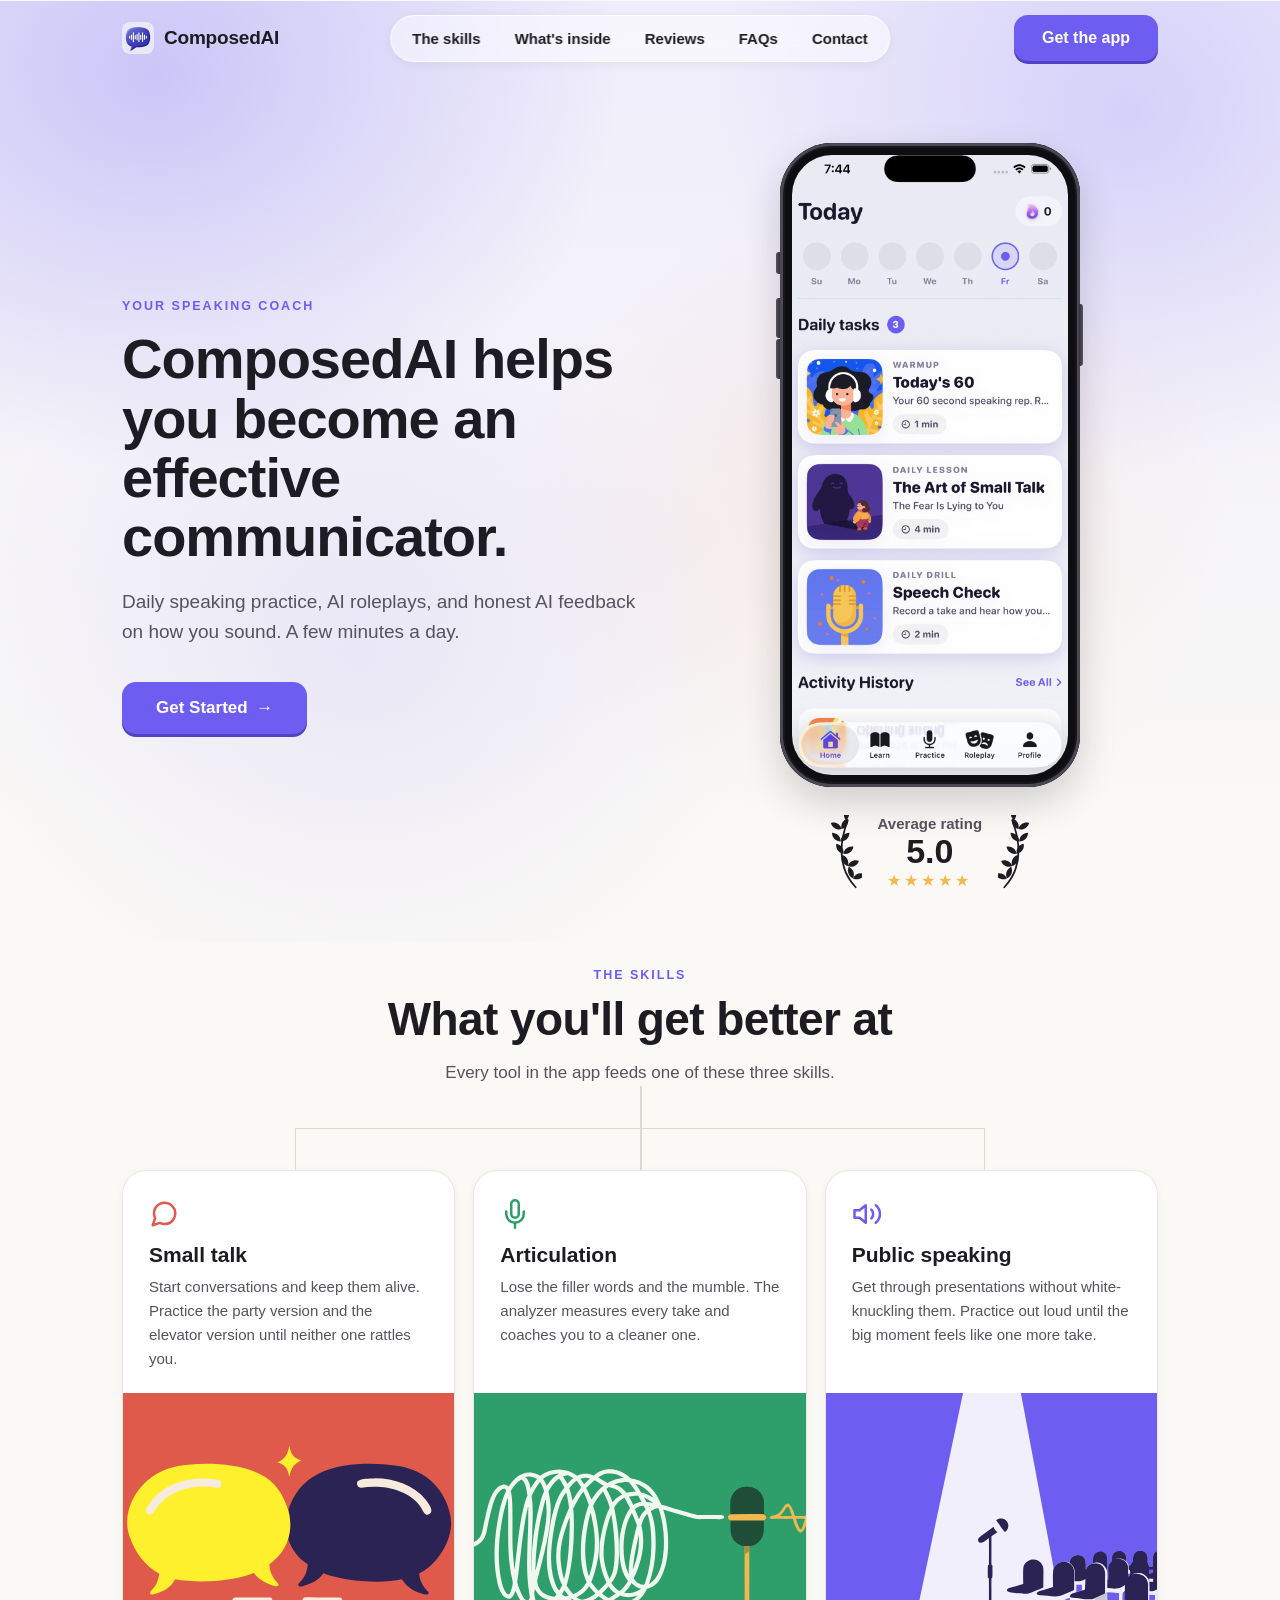
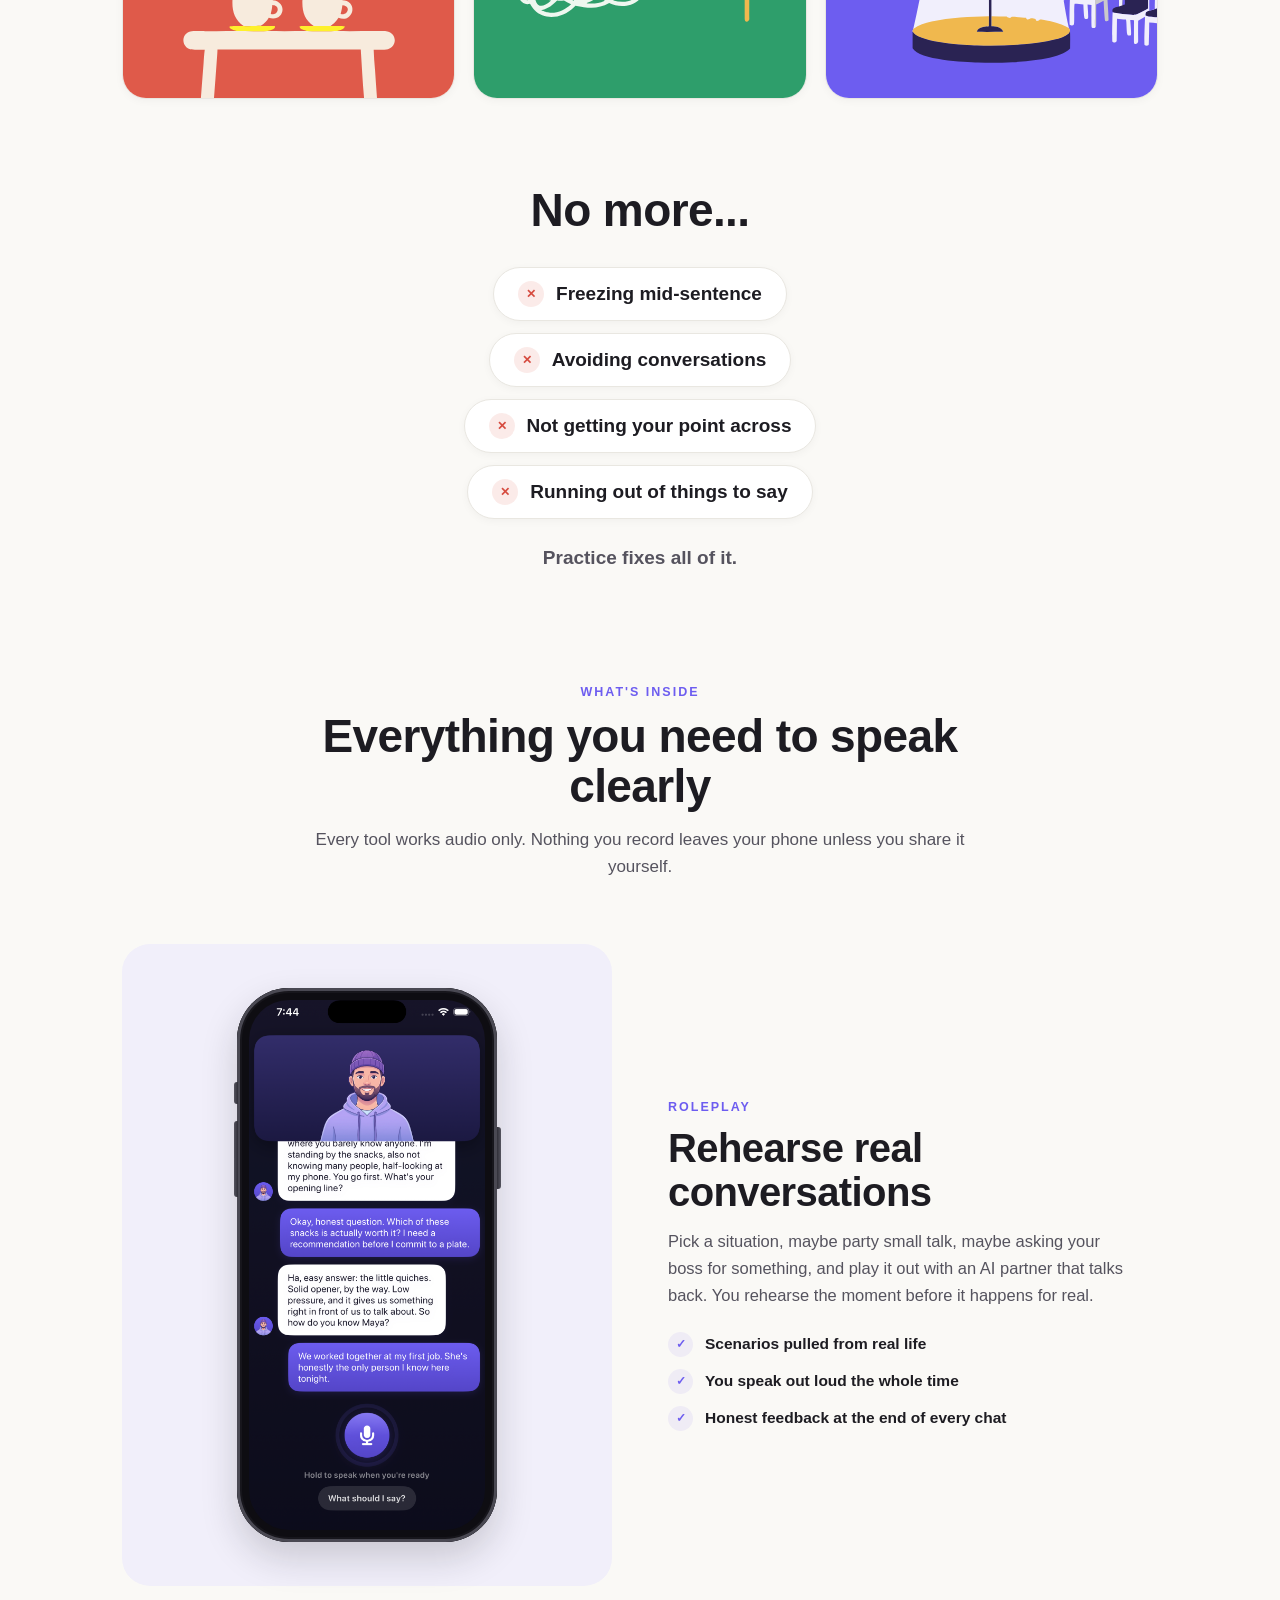
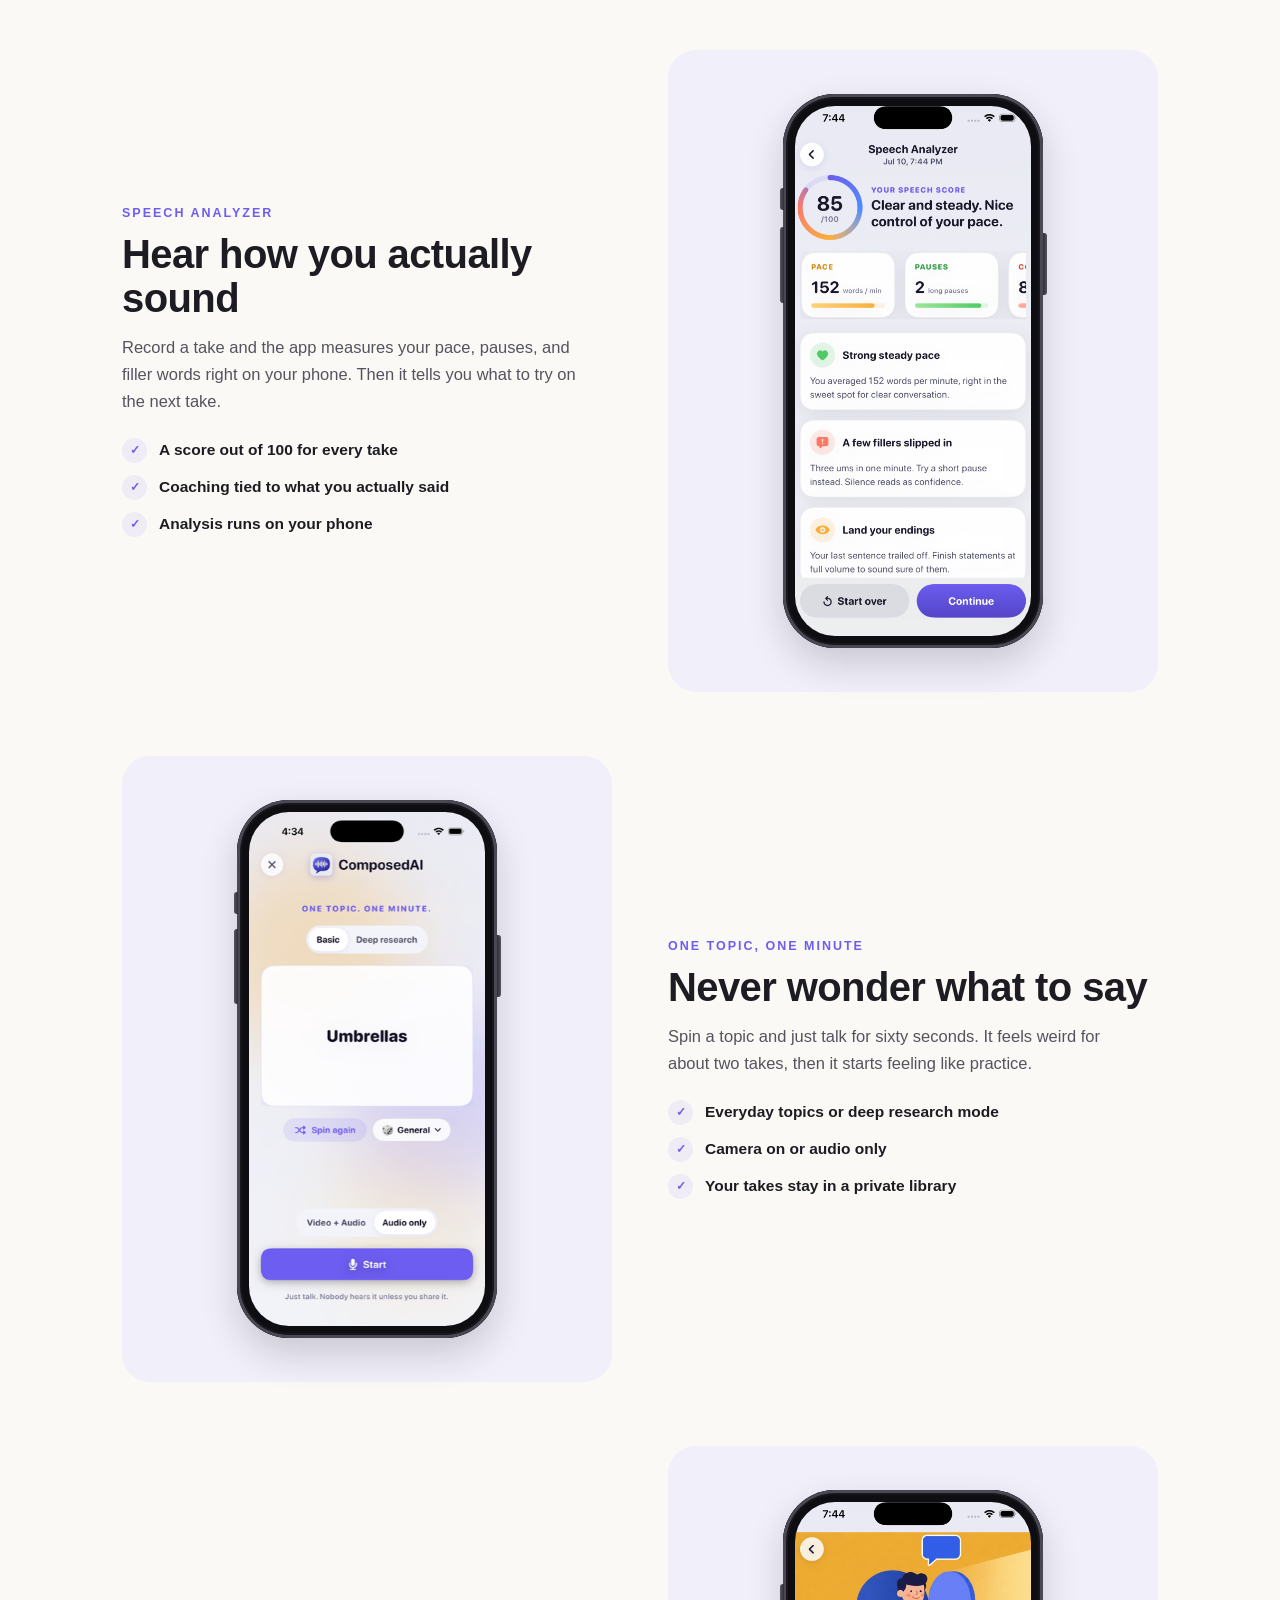
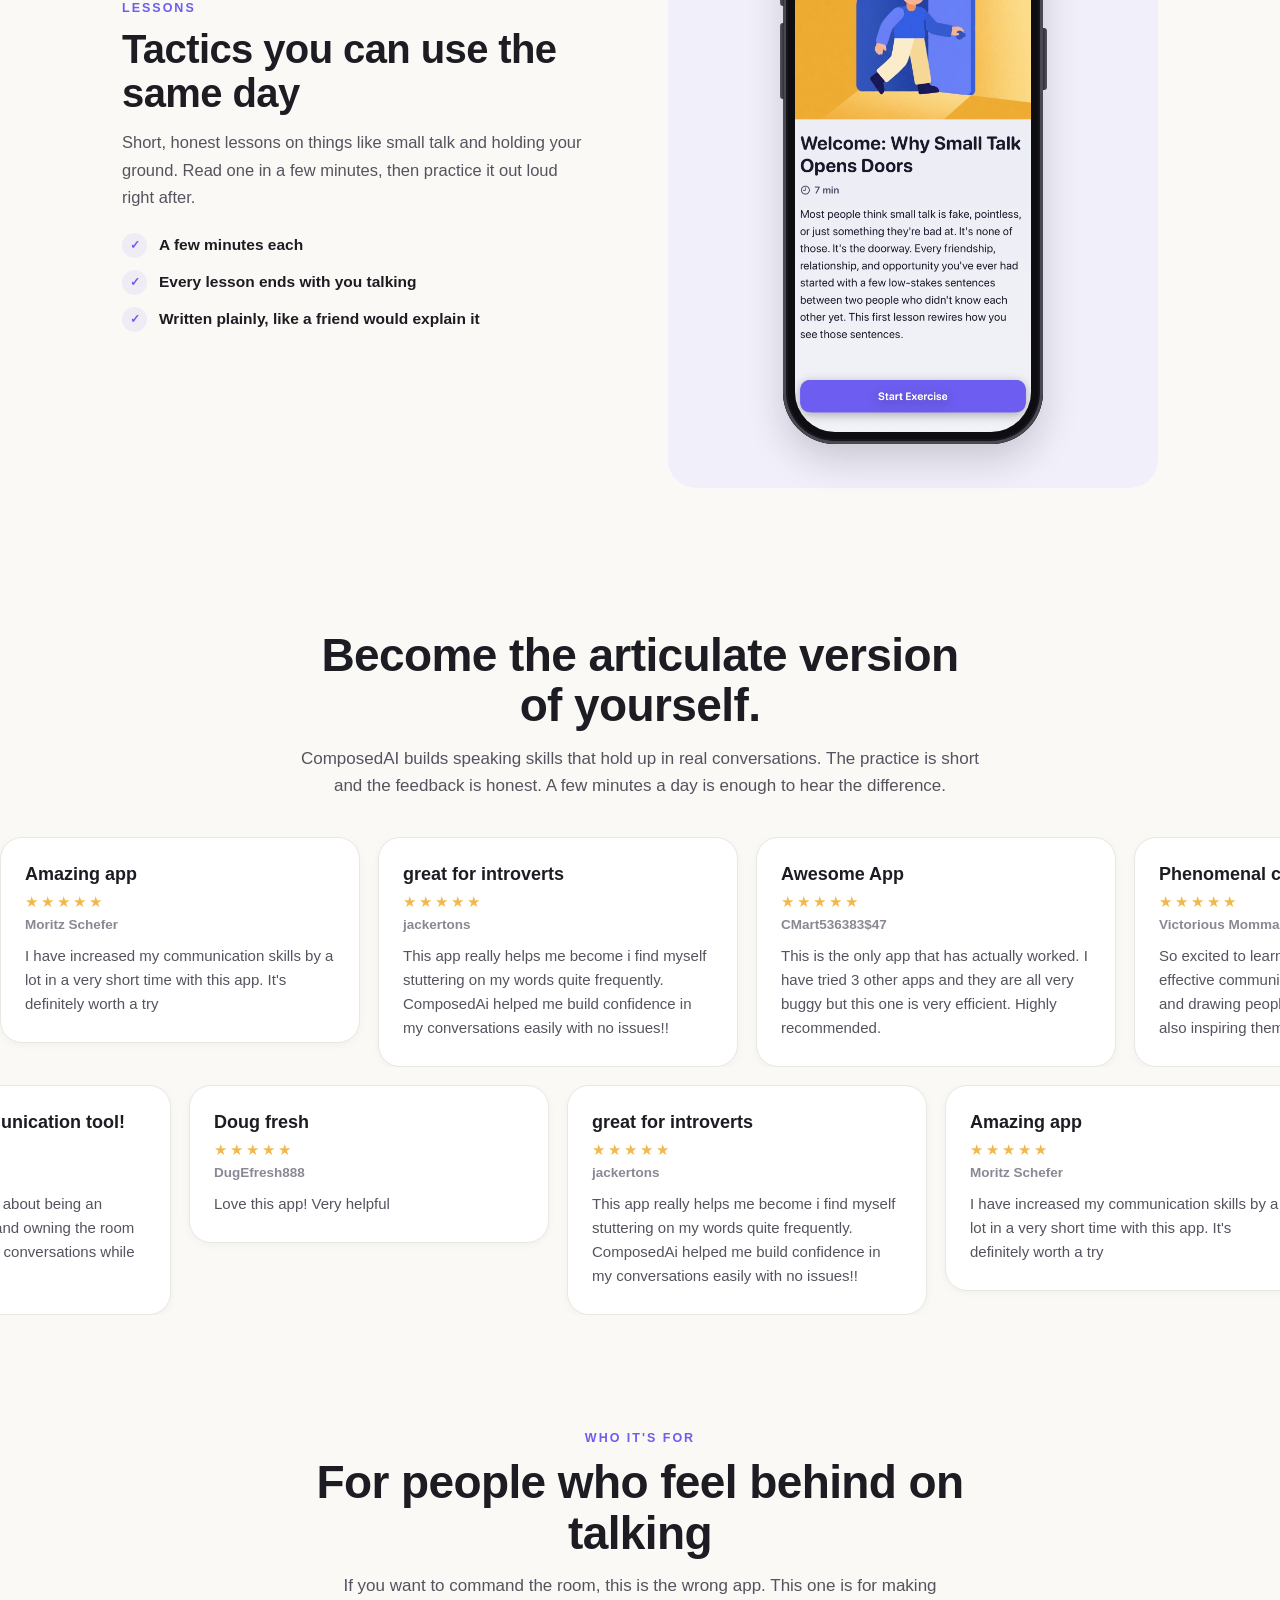
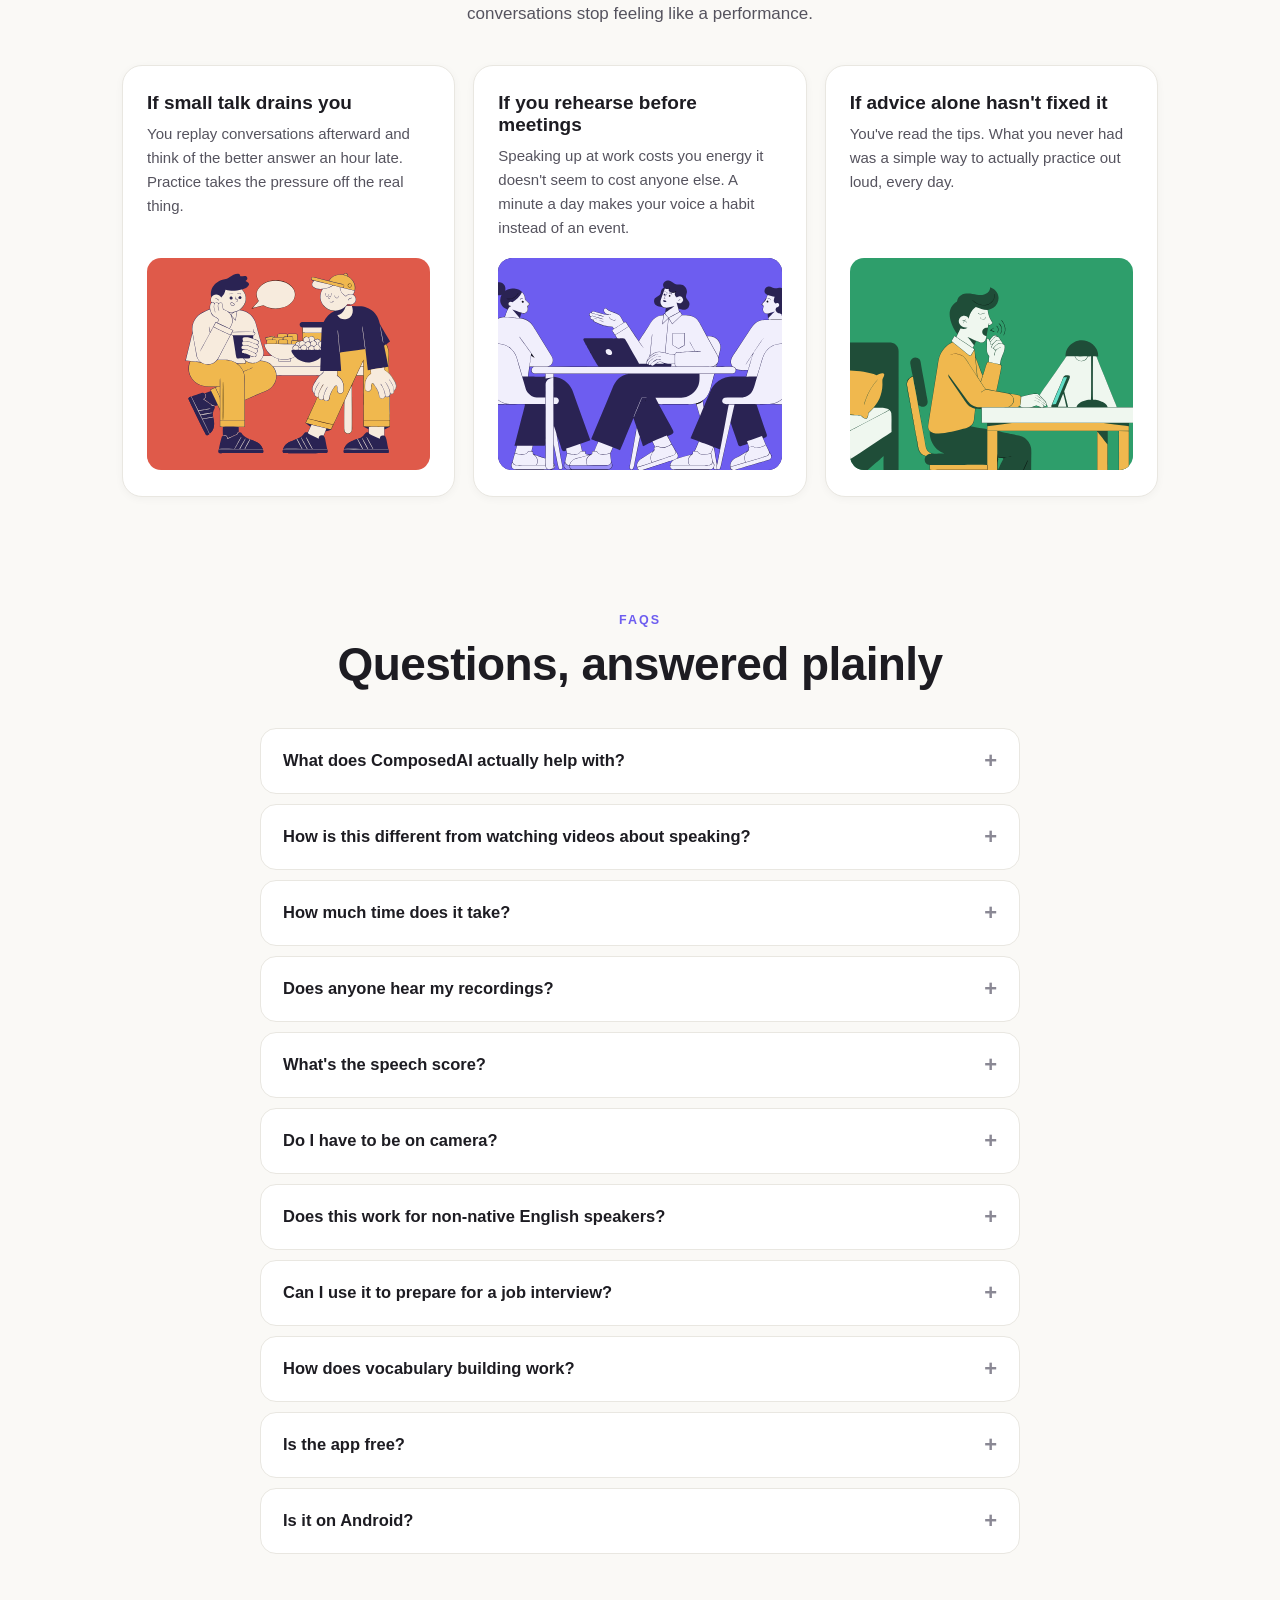
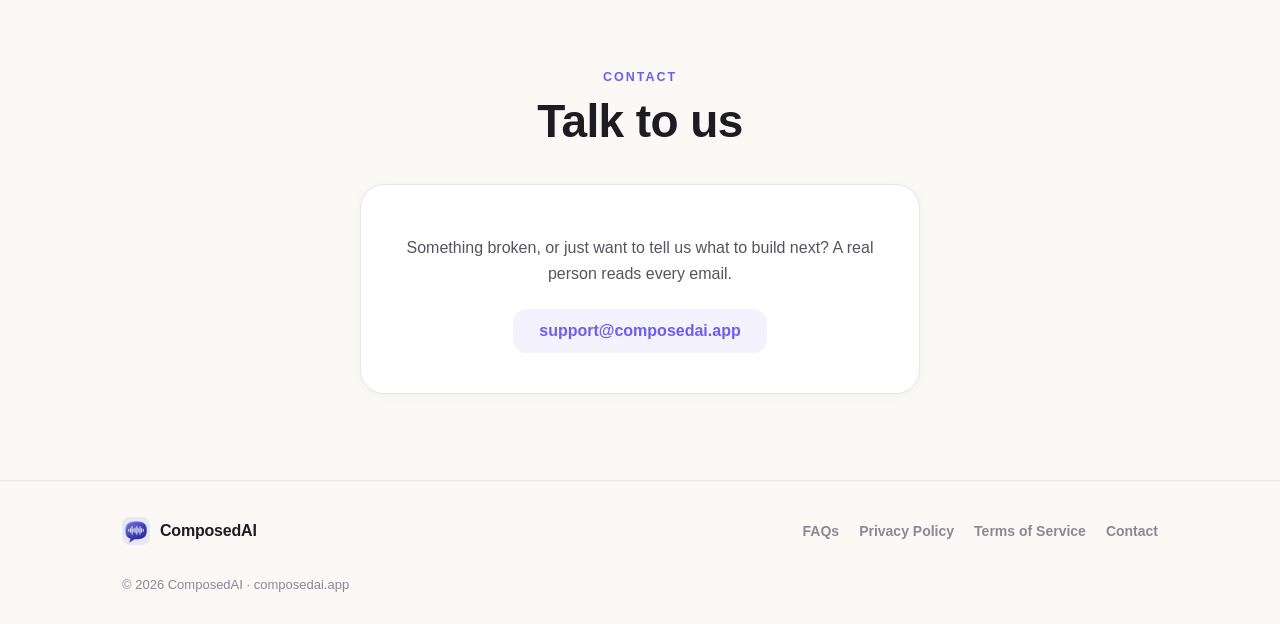
==== commit 41503d19: "Lockstep review rows with shifted order so the same review never pairs across rows Co-Authored-By: C" ====
--- a/index.html
+++ b/index.html
@@ -14,7 +14,7 @@
 <meta name="twitter:card" content="summary_large_image">
 <meta name="twitter:image" content="https://composedai.app/assets/og.png">
 <link rel="icon" href="assets/icon.png">
-<link rel="stylesheet" href="styles.css?v=28">
+<link rel="stylesheet" href="styles.css?v=29">
 </head>
 <body>
 
--- a/styles.css
+++ b/styles.css
@@ -447,7 +447,7 @@
     display: flex; width: max-content;
     animation: marqueeSlide 60s linear infinite;
   }
-  .marquee.alt .marqueeRow { animation-duration: 78s; }
+  .marquee.alt .marqueeRow { margin-left: -189px; }
   .marqueeGroup { display: flex; gap: 18px; padding-right: 18px; align-items: flex-start; }
   @keyframes marqueeSlide { to { transform: translateX(-50%); } }
   @media (prefers-reduced-motion: reduce) { .marqueeRow { animation: none; } }
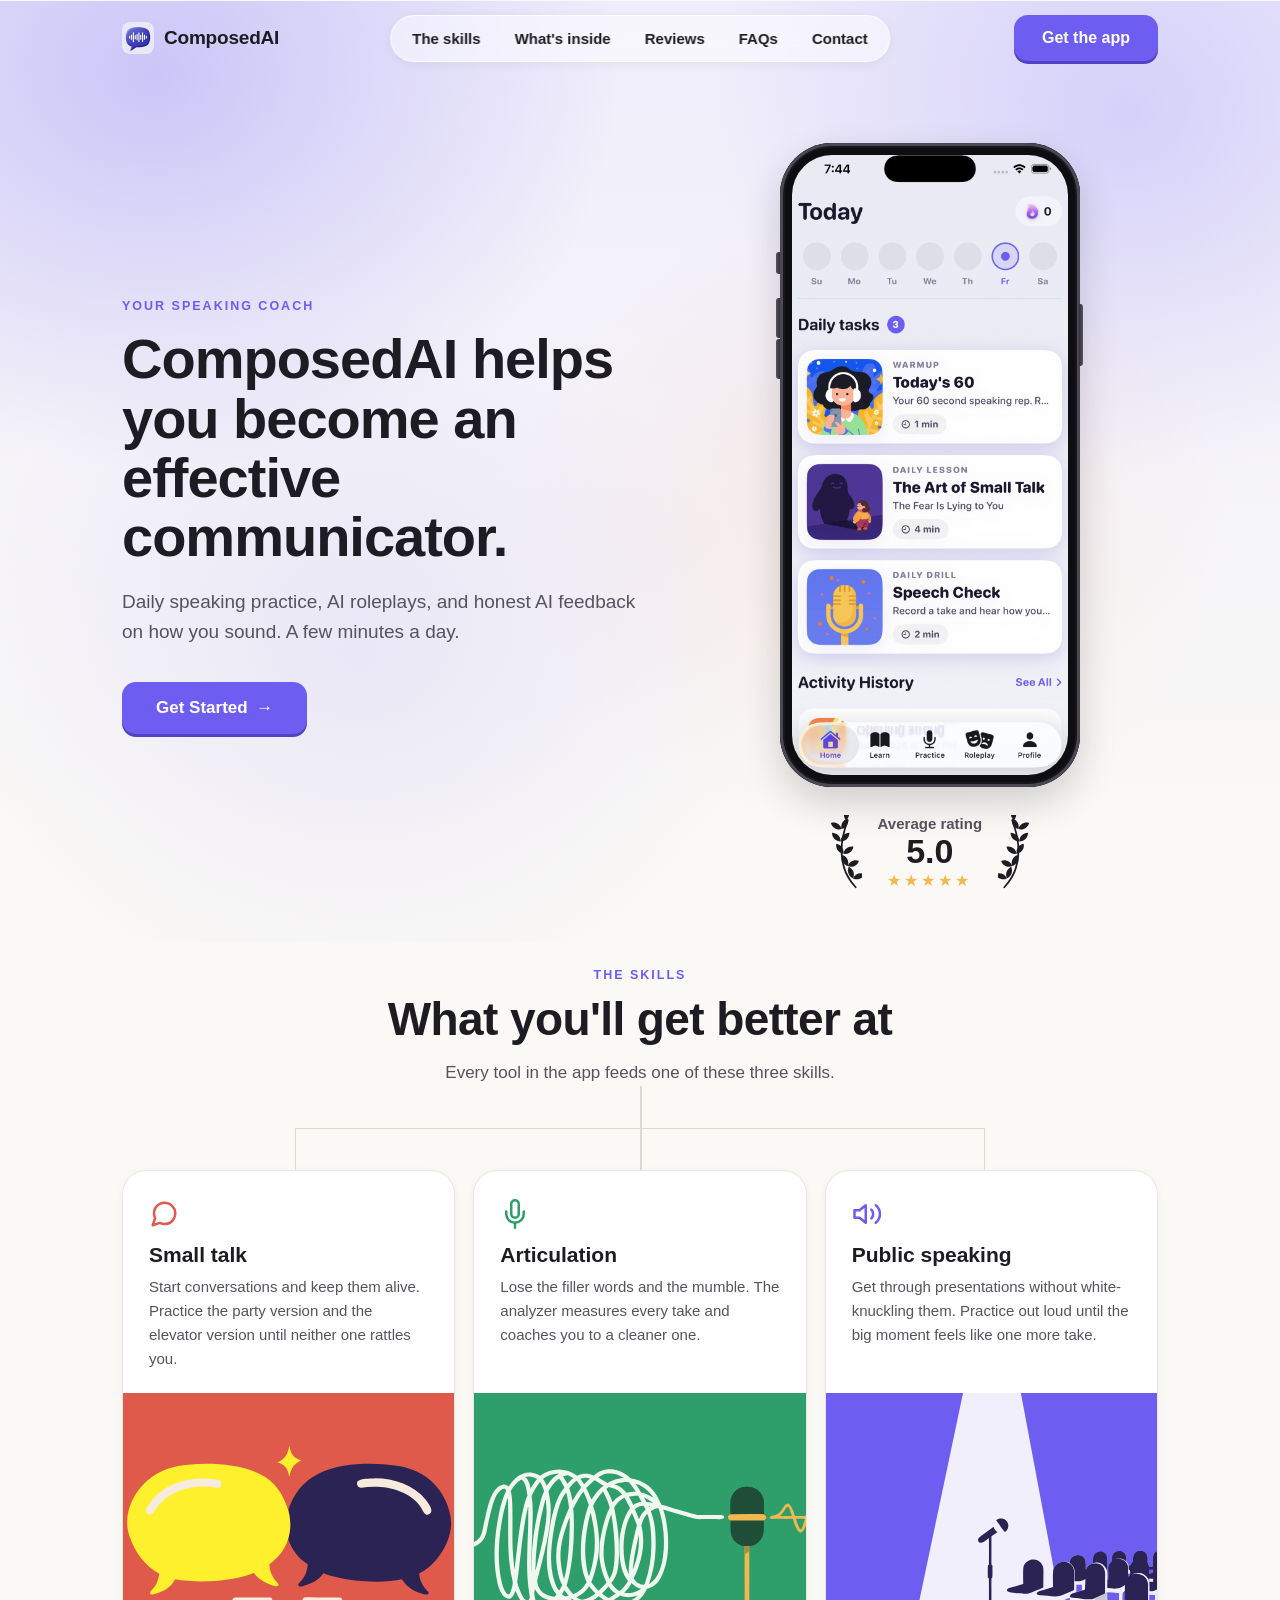
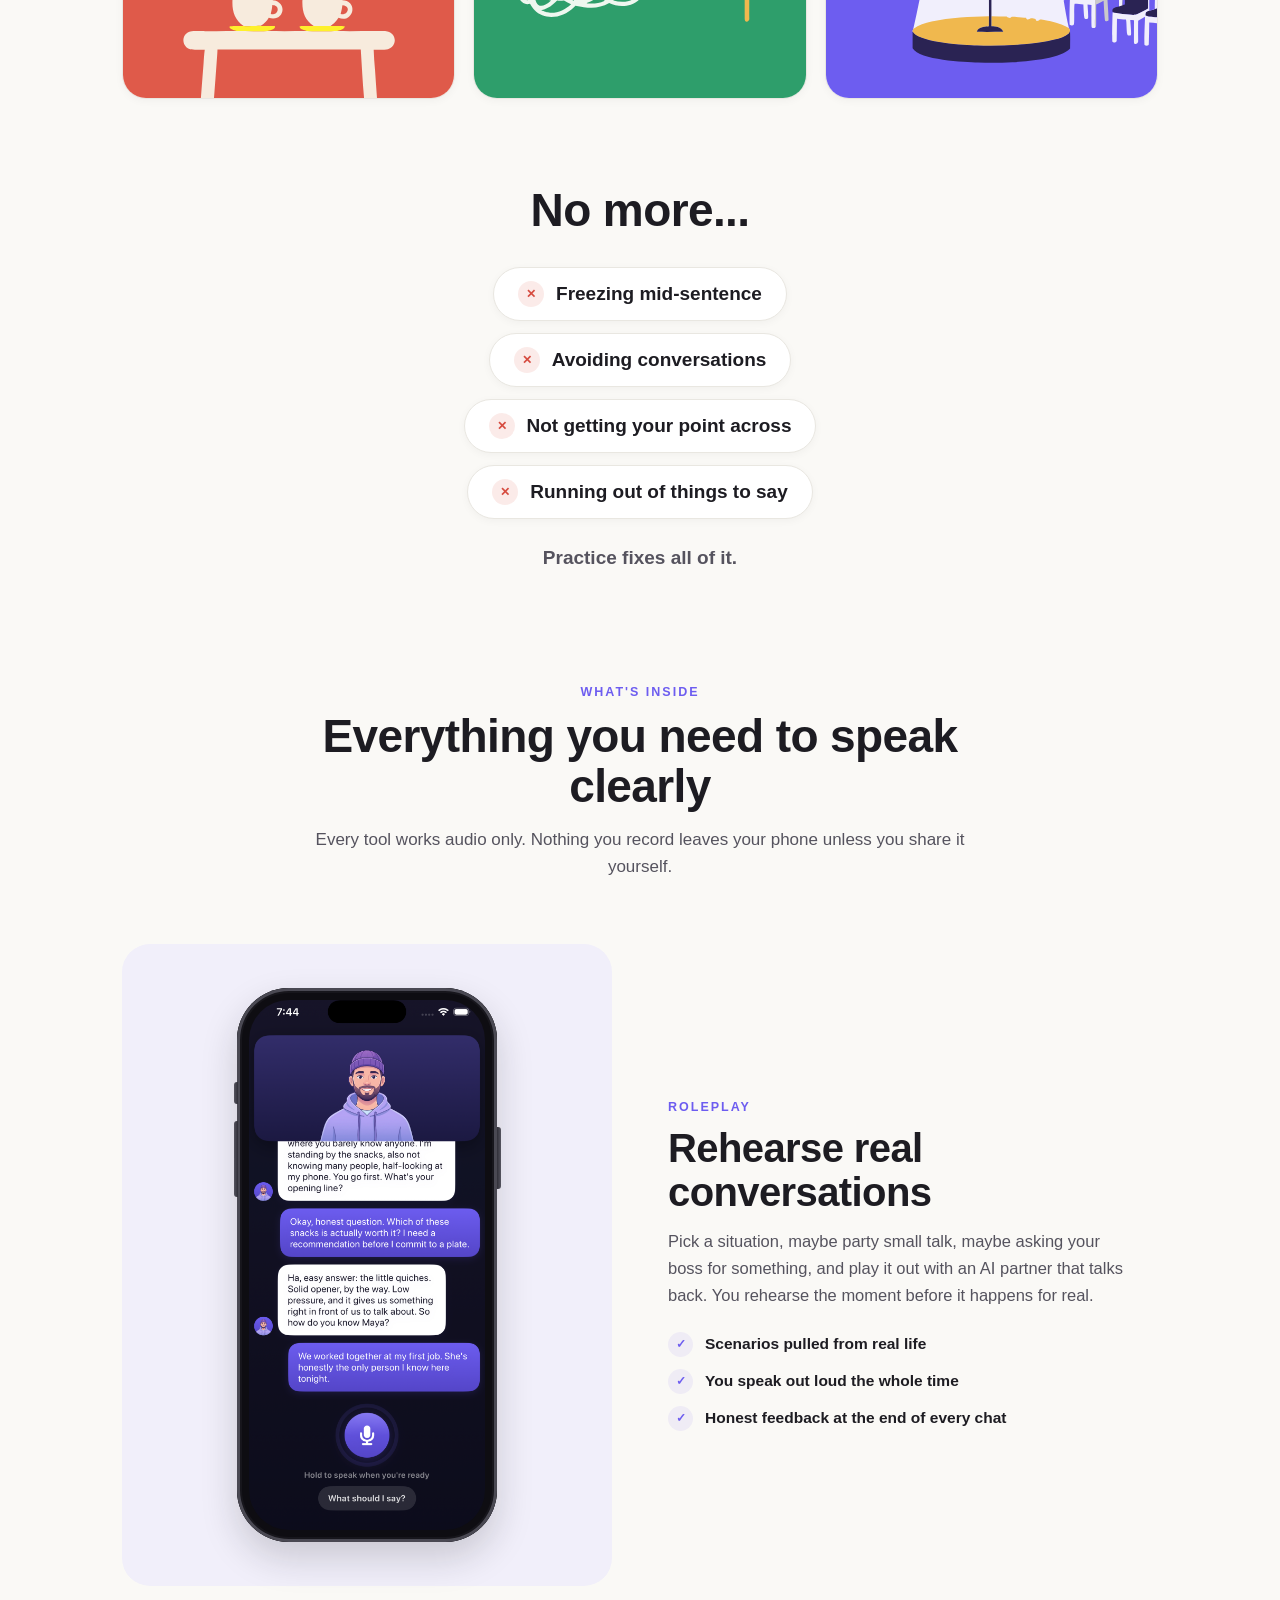
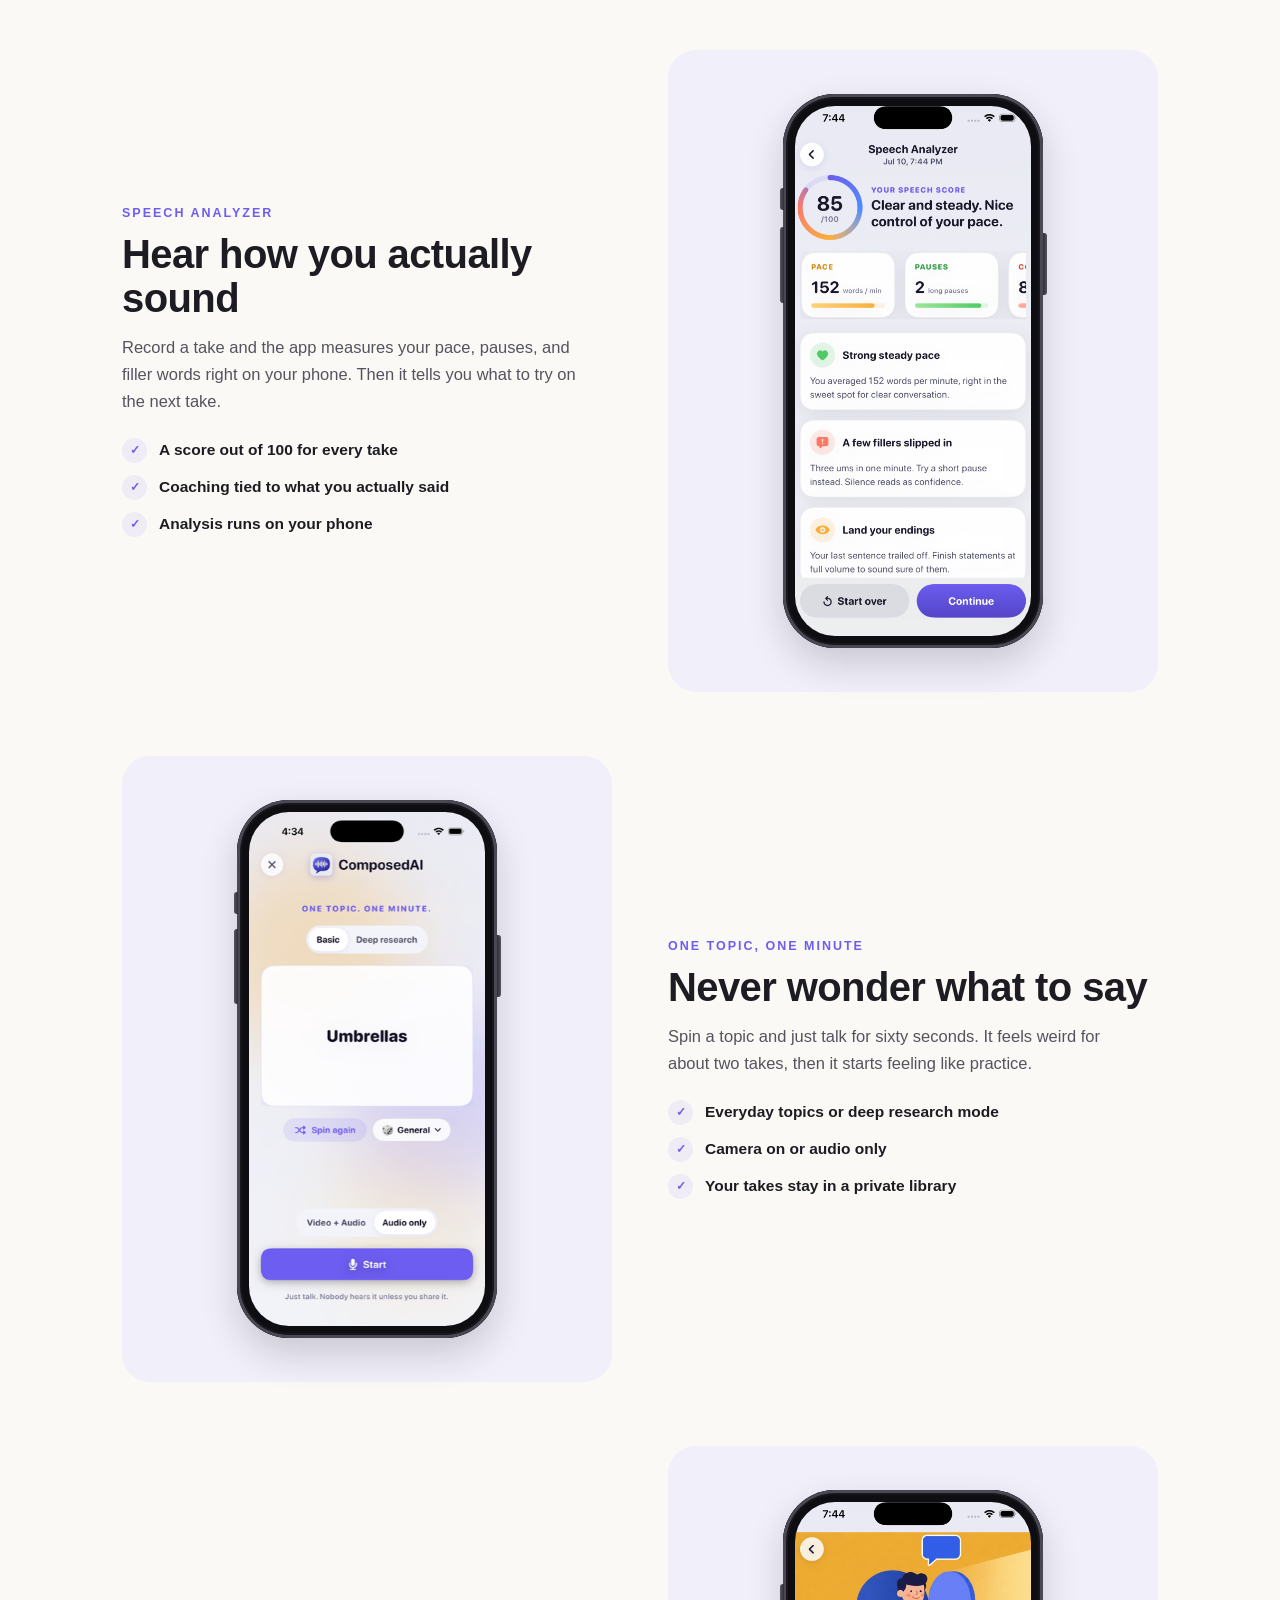
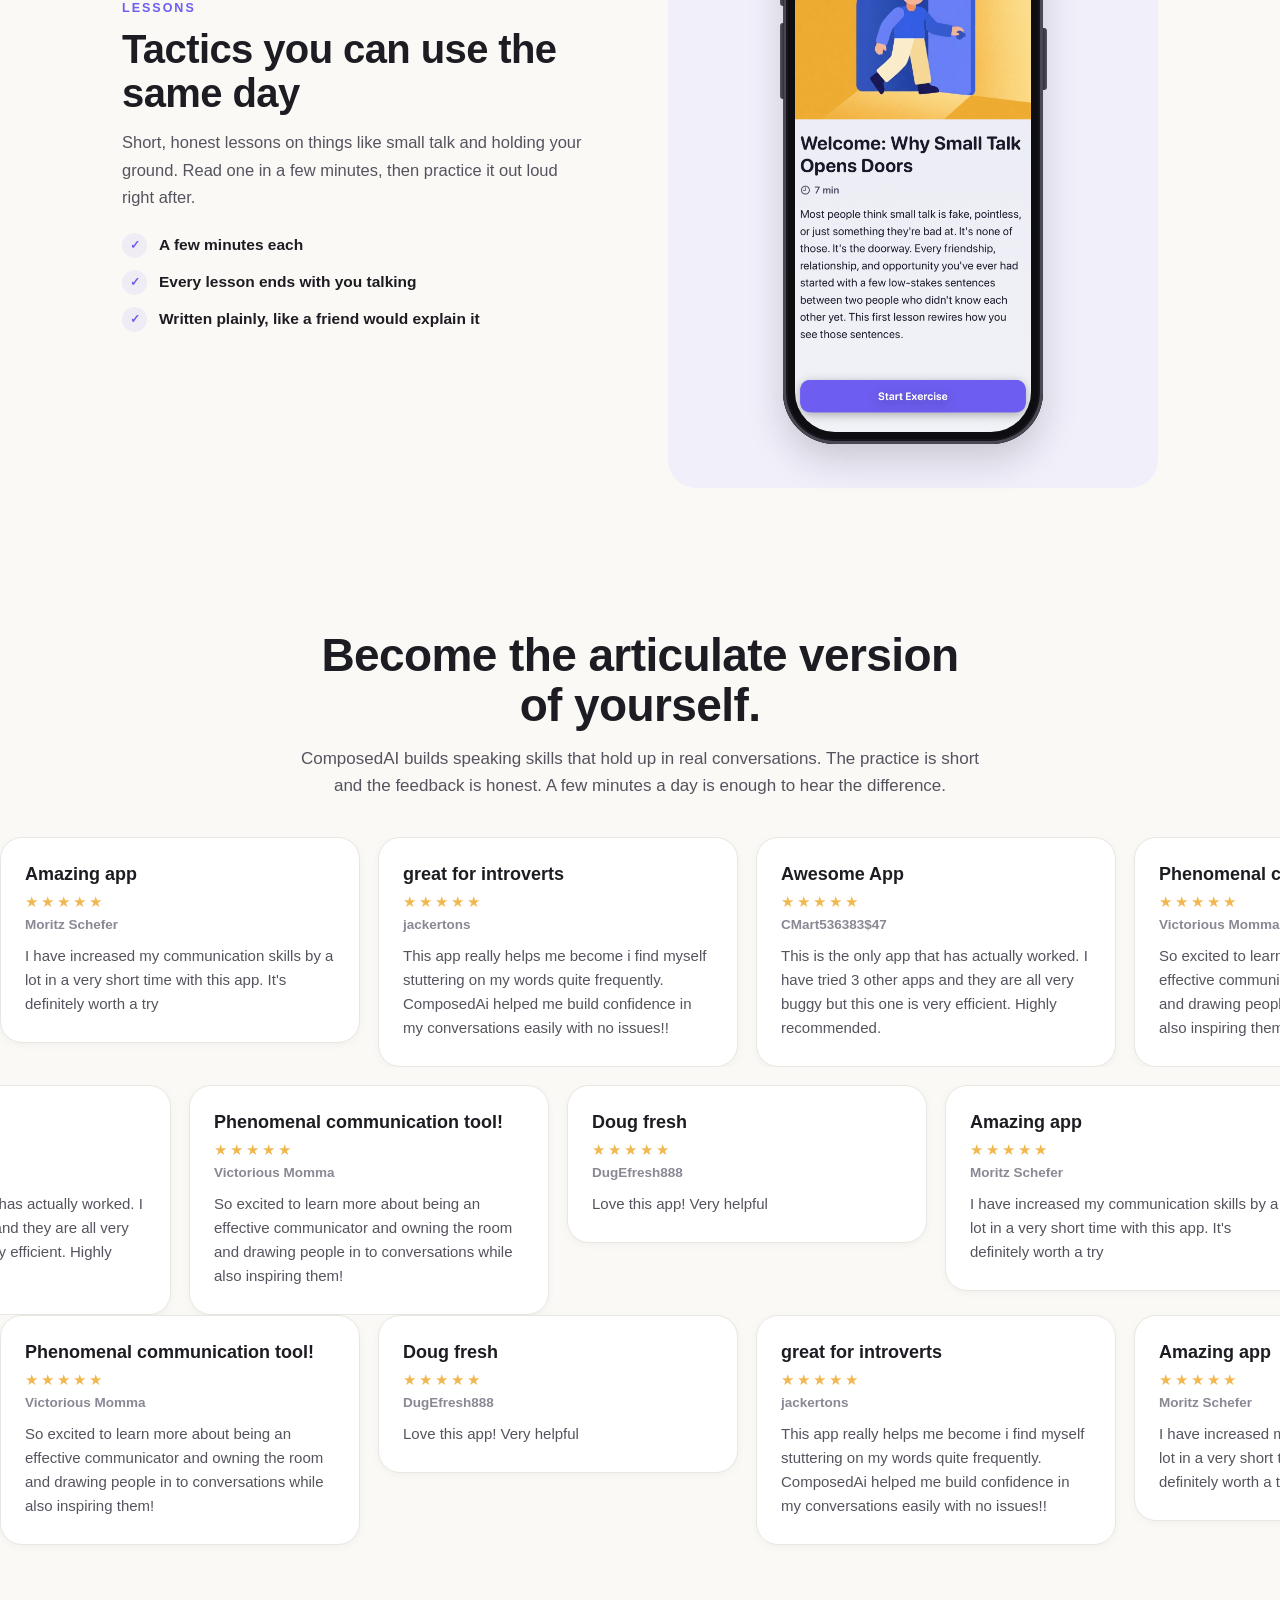
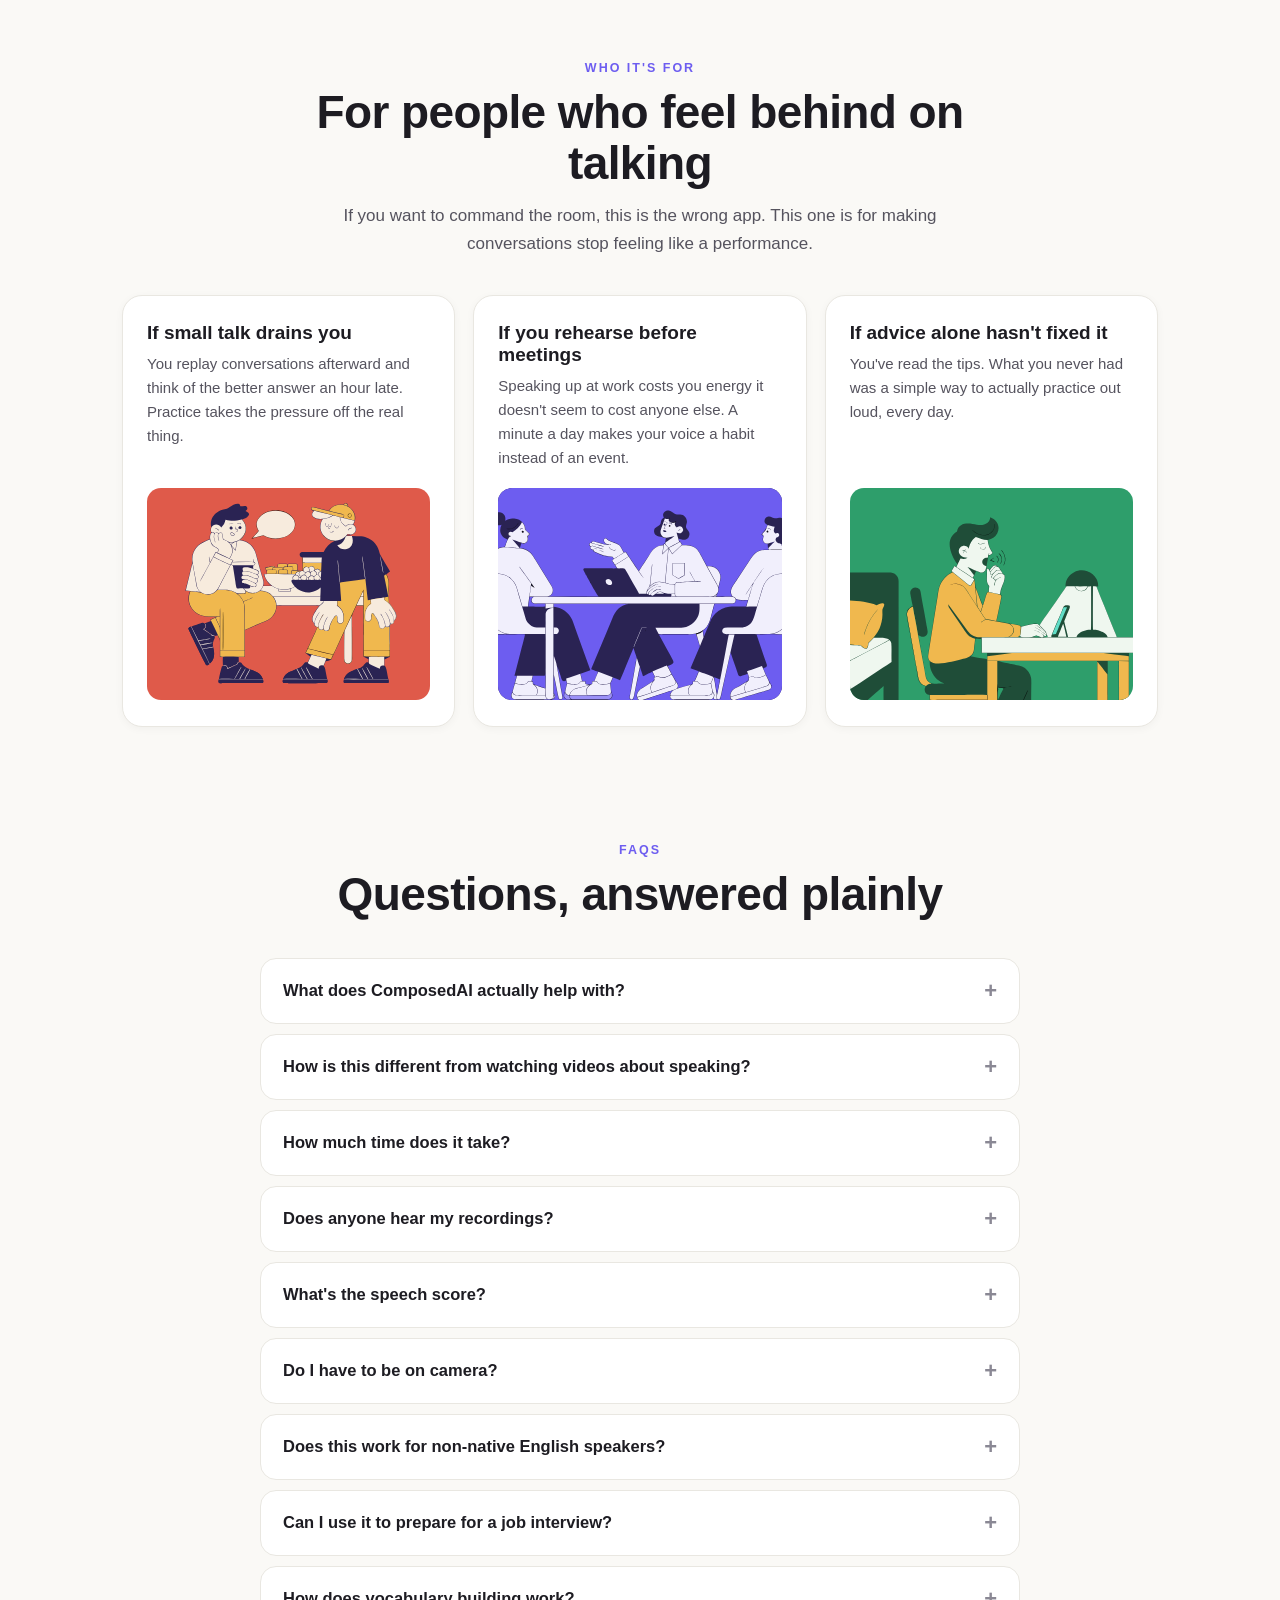
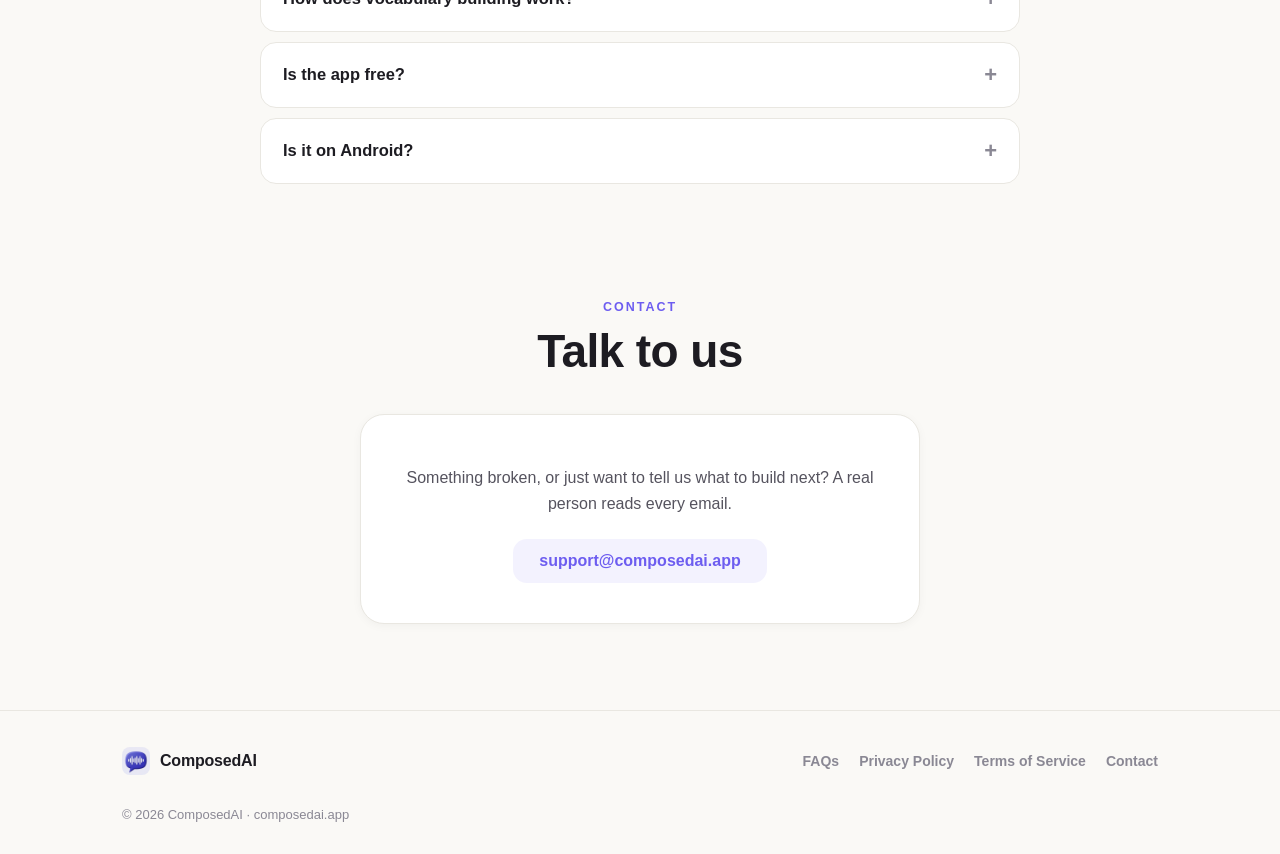
==== commit c938acf4: "Fix review row order to shift-by-2 for full separation Co-Authored-By: Claude Fable 5 <noreply@anthr" ====
--- a/index.html
+++ b/index.html
@@ -234,7 +234,7 @@
     </div>
   </div>
   <div class="marquee"><div class="marqueeRow"><div class="marqueeGroup"><div class="reviewCard"><h3>Amazing app</h3><div class="stars">&#9733;&#9733;&#9733;&#9733;&#9733;</div><div class="reviewer">Moritz Schefer</div><p>I have increased my communication skills by a lot in a very short time with this app. It's definitely worth a try</p></div><div class="reviewCard"><h3>great for introverts</h3><div class="stars">&#9733;&#9733;&#9733;&#9733;&#9733;</div><div class="reviewer">jackertons</div><p>This app really helps me become i find myself stuttering on my words quite frequently. ComposedAi helped me build confidence in my conversations easily with no issues!!</p></div><div class="reviewCard"><h3>Awesome App</h3><div class="stars">&#9733;&#9733;&#9733;&#9733;&#9733;</div><div class="reviewer">CMart536383$47</div><p>This is the only app that has actually worked. I have tried 3 other apps and they are all very buggy but this one is very efficient. Highly recommended.</p></div><div class="reviewCard"><h3>Phenomenal communication tool!</h3><div class="stars">&#9733;&#9733;&#9733;&#9733;&#9733;</div><div class="reviewer">Victorious Momma</div><p>So excited to learn more about being an effective communicator and owning the room and drawing people in to conversations while also inspiring them!</p></div><div class="reviewCard"><h3>Doug fresh</h3><div class="stars">&#9733;&#9733;&#9733;&#9733;&#9733;</div><div class="reviewer">DugEfresh888</div><p>Love this app! Very helpful</p></div></div><div class="marqueeGroup"><div class="reviewCard"><h3>Amazing app</h3><div class="stars">&#9733;&#9733;&#9733;&#9733;&#9733;</div><div class="reviewer">Moritz Schefer</div><p>I have increased my communication skills by a lot in a very short time with this app. It's definitely worth a try</p></div><div class="reviewCard"><h3>great for introverts</h3><div class="stars">&#9733;&#9733;&#9733;&#9733;&#9733;</div><div class="reviewer">jackertons</div><p>This app really helps me become i find myself stuttering on my words quite frequently. ComposedAi helped me build confidence in my conversations easily with no issues!!</p></div><div class="reviewCard"><h3>Awesome App</h3><div class="stars">&#9733;&#9733;&#9733;&#9733;&#9733;</div><div class="reviewer">CMart536383$47</div><p>This is the only app that has actually worked. I have tried 3 other apps and they are all very buggy but this one is very efficient. Highly recommended.</p></div><div class="reviewCard"><h3>Phenomenal communication tool!</h3><div class="stars">&#9733;&#9733;&#9733;&#9733;&#9733;</div><div class="reviewer">Victorious Momma</div><p>So excited to learn more about being an effective communicator and owning the room and drawing people in to conversations while also inspiring them!</p></div><div class="reviewCard"><h3>Doug fresh</h3><div class="stars">&#9733;&#9733;&#9733;&#9733;&#9733;</div><div class="reviewer">DugEfresh888</div><p>Love this app! Very helpful</p></div></div></div></div>
-  <div class="marquee alt"><div class="marqueeRow"><div class="marqueeGroup"><div class="reviewCard"><h3>Phenomenal communication tool!</h3><div class="stars">&#9733;&#9733;&#9733;&#9733;&#9733;</div><div class="reviewer">Victorious Momma</div><p>So excited to learn more about being an effective communicator and owning the room and drawing people in to conversations while also inspiring them!</p></div><div class="reviewCard"><h3>Doug fresh</h3><div class="stars">&#9733;&#9733;&#9733;&#9733;&#9733;</div><div class="reviewer">DugEfresh888</div><p>Love this app! Very helpful</p></div><div class="reviewCard"><h3>great for introverts</h3><div class="stars">&#9733;&#9733;&#9733;&#9733;&#9733;</div><div class="reviewer">jackertons</div><p>This app really helps me become i find myself stuttering on my words quite frequently. ComposedAi helped me build confidence in my conversations easily with no issues!!</p></div><div class="reviewCard"><h3>Amazing app</h3><div class="stars">&#9733;&#9733;&#9733;&#9733;&#9733;</div><div class="reviewer">Moritz Schefer</div><p>I have increased my communication skills by a lot in a very short time with this app. It's definitely worth a try</p></div><div class="reviewCard"><h3>Awesome App</h3><div class="stars">&#9733;&#9733;&#9733;&#9733;&#9733;</div><div class="reviewer">CMart536383$47</div><p>This is the only app that has actually worked. I have tried 3 other apps and they are all very buggy but this one is very efficient. Highly recommended.</p></div></div><div class="marqueeGroup"><div class="reviewCard"><h3>Phenomenal communication tool!</h3><div class="stars">&#9733;&#9733;&#9733;&#9733;&#9733;</div><div class="reviewer">Victorious Momma</div><p>So excited to learn more about being an effective communicator and owning the room and drawing people in to conversations while also inspiring them!</p></div><div class="reviewCard"><h3>Doug fresh</h3><div class="stars">&#9733;&#9733;&#9733;&#9733;&#9733;</div><div class="reviewer">DugEfresh888</div><p>Love this app! Very helpful</p></div><div class="reviewCard"><h3>great for introverts</h3><div class="stars">&#9733;&#9733;&#9733;&#9733;&#9733;</div><div class="reviewer">jackertons</div><p>This app really helps me become i find myself stuttering on my words quite frequently. ComposedAi helped me build confidence in my conversations easily with no issues!!</p></div><div class="reviewCard"><h3>Amazing app</h3><div class="stars">&#9733;&#9733;&#9733;&#9733;&#9733;</div><div class="reviewer">Moritz Schefer</div><p>I have increased my communication skills by a lot in a very short time with this app. It's definitely worth a try</p></div><div class="reviewCard"><h3>Awesome App</h3><div class="stars">&#9733;&#9733;&#9733;&#9733;&#9733;</div><div class="reviewer">CMart536383$47</div><p>This is the only app that has actually worked. I have tried 3 other apps and they are all very buggy but this one is very efficient. Highly recommended.</p></div></div></div></div>
+  <div class="marquee alt"><div class="marqueeRow"><div class="marqueeGroup"><div class="reviewCard"><h3>Awesome App</h3><div class="stars">&#9733;&#9733;&#9733;&#9733;&#9733;</div><div class="reviewer">CMart536383$47</div><p>This is the only app that has actually worked. I have tried 3 other apps and they are all very buggy but this one is very efficient. Highly recommended.</p></div><div class="reviewCard"><h3>Phenomenal communication tool!</h3><div class="stars">&#9733;&#9733;&#9733;&#9733;&#9733;</div><div class="reviewer">Victorious Momma</div><p>So excited to learn more about being an effective communicator and owning the room and drawing people in to conversations while also inspiring them!</p></div><div class="reviewCard"><h3>Doug fresh</h3><div class="stars">&#9733;&#9733;&#9733;&#9733;&#9733;</div><div class="reviewer">DugEfresh888</div><p>Love this app! Very helpful</p></div><div class="reviewCard"><h3>Amazing app</h3><div class="stars">&#9733;&#9733;&#9733;&#9733;&#9733;</div><div class="reviewer">Moritz Schefer</div><p>I have increased my communication skills by a lot in a very short time with this app. It's definitely worth a try</p></div><div class="reviewCard"><h3>great for introverts</h3><div class="stars">&#9733;&#9733;&#9733;&#9733;&#9733;</div><div class="reviewer">jackertons</div><p>This app really helps me become i find myself stuttering on my words quite frequently. ComposedAi helped me build confidence in my conversations easily with no issues!!</p></div></div><div class="marqueeGroup"><div class="reviewCard"><h3>Awesome App</h3><div class="stars">&#9733;&#9733;&#9733;&#9733;&#9733;</div><div class="reviewer">CMart536383$47</div><p>This is the only app that has actually worked. I have tried 3 other apps and they are all very buggy but this one is very efficient. Highly recommended.</p></div><div class="reviewCard"><h3>Phenomenal communication tool!</h3><div class="stars">&#9733;&#9733;&#9733;&#9733;&#9733;</div><div class="reviewer">Victorious Momma</div><p>So excited to learn more about being an effective communicator and owning the room and drawing people in to conversations while also inspiring them!</p></div><div class="reviewCard"><h3>Doug fresh</h3><div class="stars">&#9733;&#9733;&#9733;&#9733;&#9733;</div><div class="reviewer">DugEfresh888</div><p>Love this app! Very helpful</p></div><div class="reviewCard"><h3>Amazing app</h3><div class="stars">&#9733;&#9733;&#9733;&#9733;&#9733;</div><div class="reviewer">Moritz Schefer</div><p>I have increased my communication skills by a lot in a very short time with this app. It's definitely worth a try</p></div><div class="reviewCard"><h3>great for introverts</h3><div class="stars">&#9733;&#9733;&#9733;&#9733;&#9733;</div><div class="reviewer">jackertons</div><p>This app really helps me become i find myself stuttering on my words quite frequently. ComposedAi helped me build confidence in my conversations easily with no issues!!</p></div></div></div></div><div class="marqueeGroup"><div class="reviewCard"><h3>Phenomenal communication tool!</h3><div class="stars">&#9733;&#9733;&#9733;&#9733;&#9733;</div><div class="reviewer">Victorious Momma</div><p>So excited to learn more about being an effective communicator and owning the room and drawing people in to conversations while also inspiring them!</p></div><div class="reviewCard"><h3>Doug fresh</h3><div class="stars">&#9733;&#9733;&#9733;&#9733;&#9733;</div><div class="reviewer">DugEfresh888</div><p>Love this app! Very helpful</p></div><div class="reviewCard"><h3>great for introverts</h3><div class="stars">&#9733;&#9733;&#9733;&#9733;&#9733;</div><div class="reviewer">jackertons</div><p>This app really helps me become i find myself stuttering on my words quite frequently. ComposedAi helped me build confidence in my conversations easily with no issues!!</p></div><div class="reviewCard"><h3>Amazing app</h3><div class="stars">&#9733;&#9733;&#9733;&#9733;&#9733;</div><div class="reviewer">Moritz Schefer</div><p>I have increased my communication skills by a lot in a very short time with this app. It's definitely worth a try</p></div><div class="reviewCard"><h3>Awesome App</h3><div class="stars">&#9733;&#9733;&#9733;&#9733;&#9733;</div><div class="reviewer">CMart536383$47</div><p>This is the only app that has actually worked. I have tried 3 other apps and they are all very buggy but this one is very efficient. Highly recommended.</p></div></div></div></div>
 </section>
 
 <section class="sect" id="who">
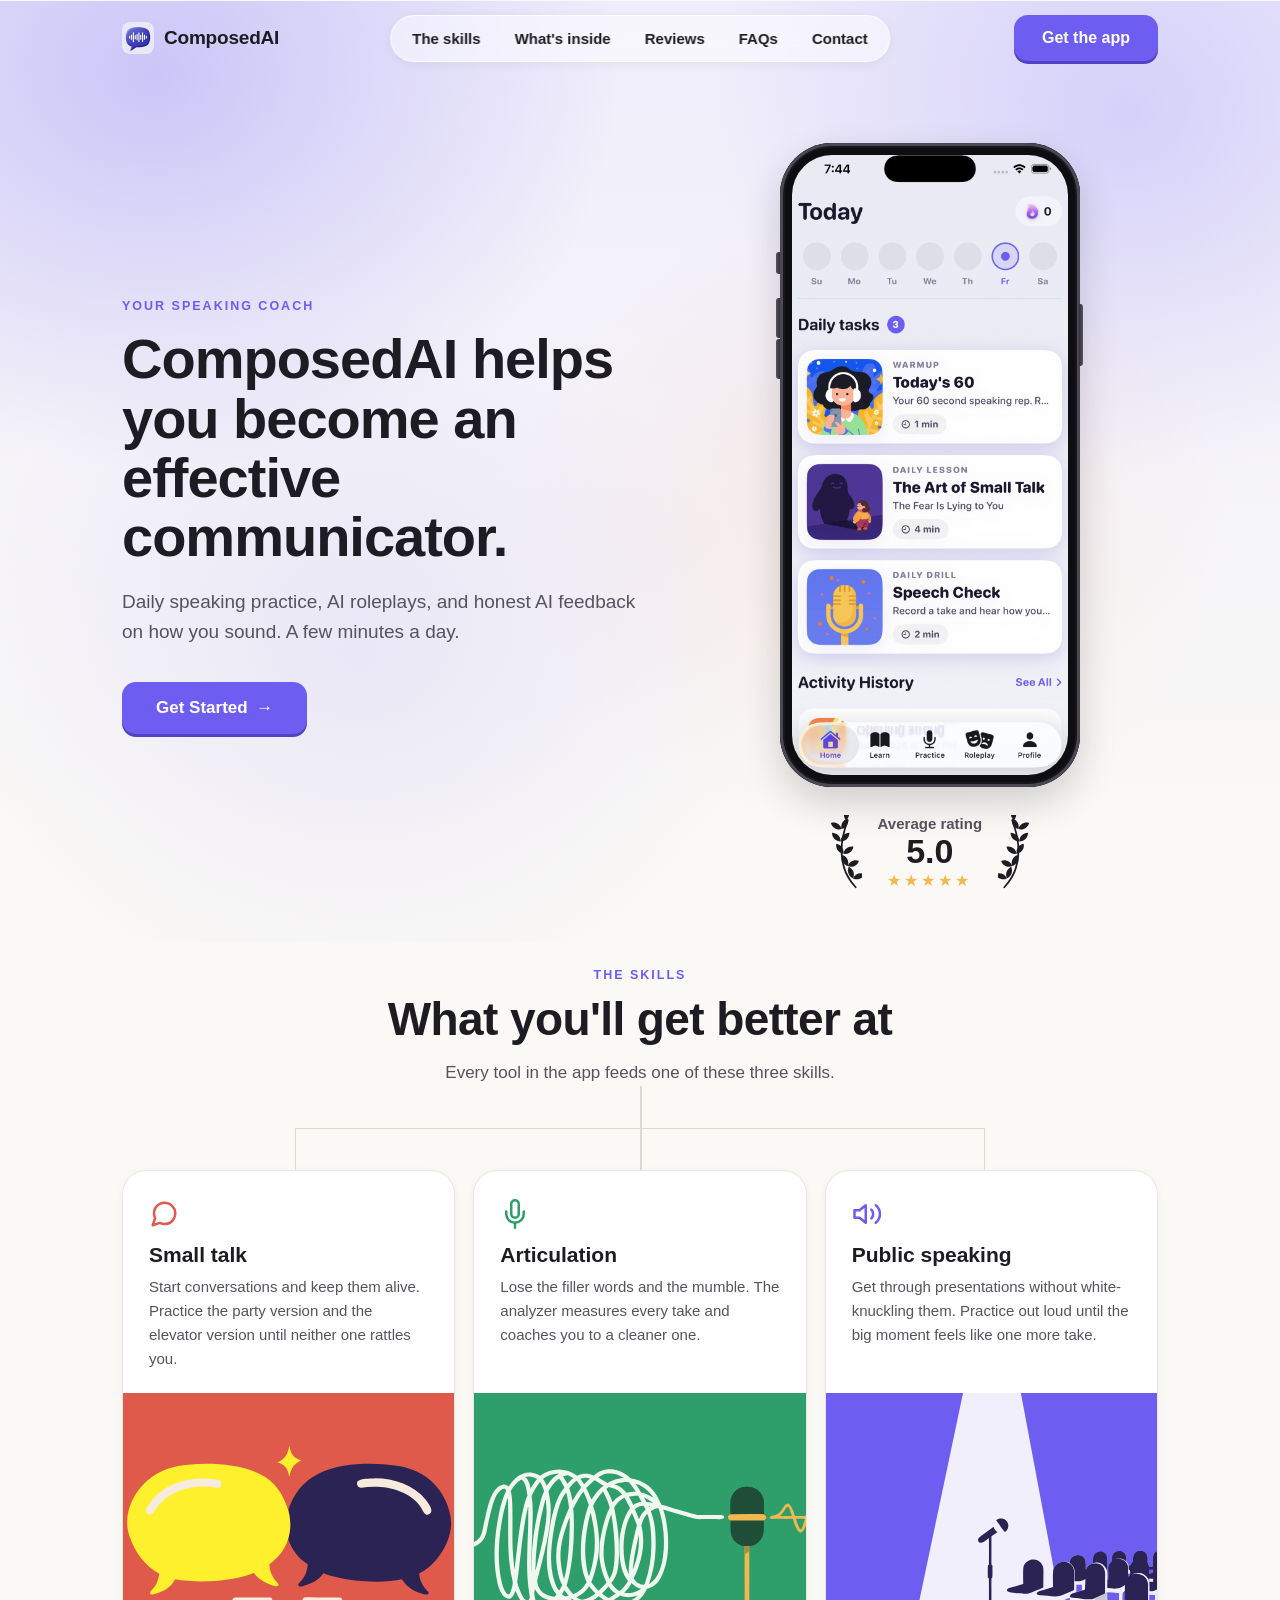
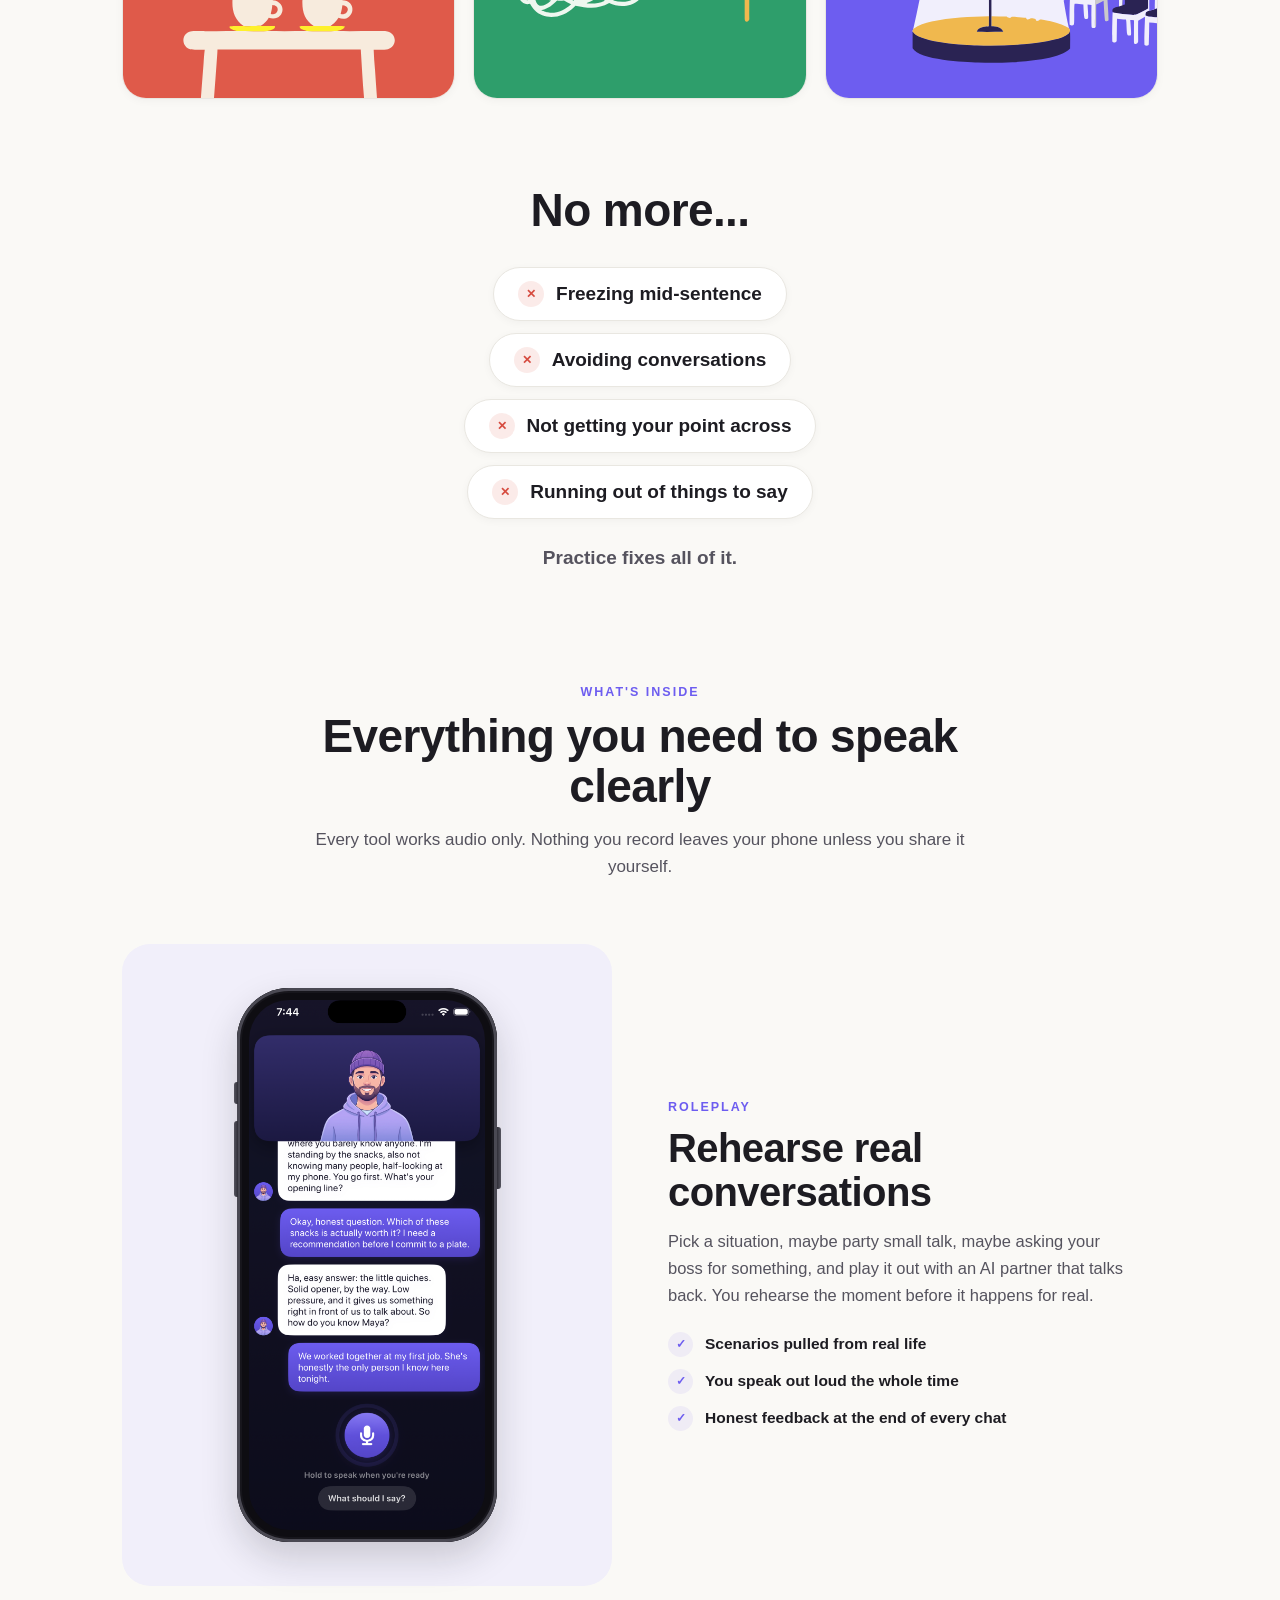
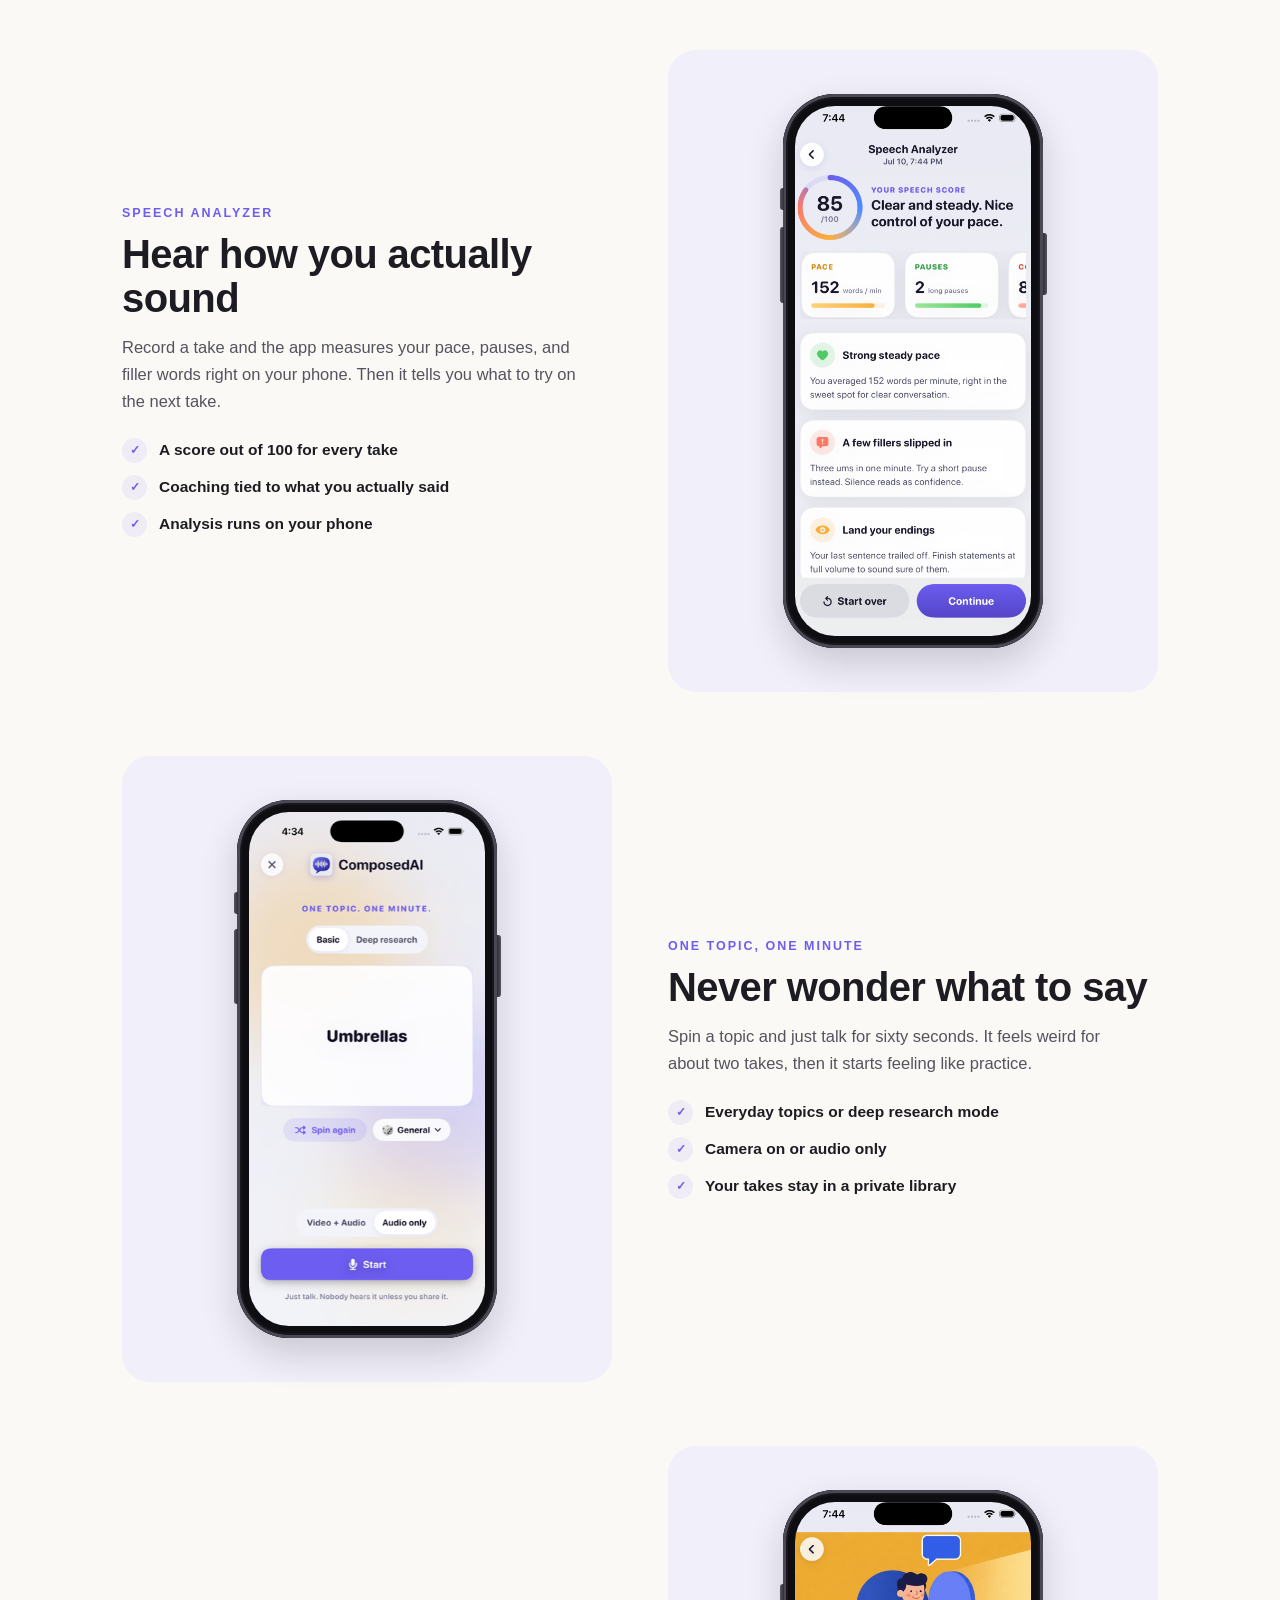
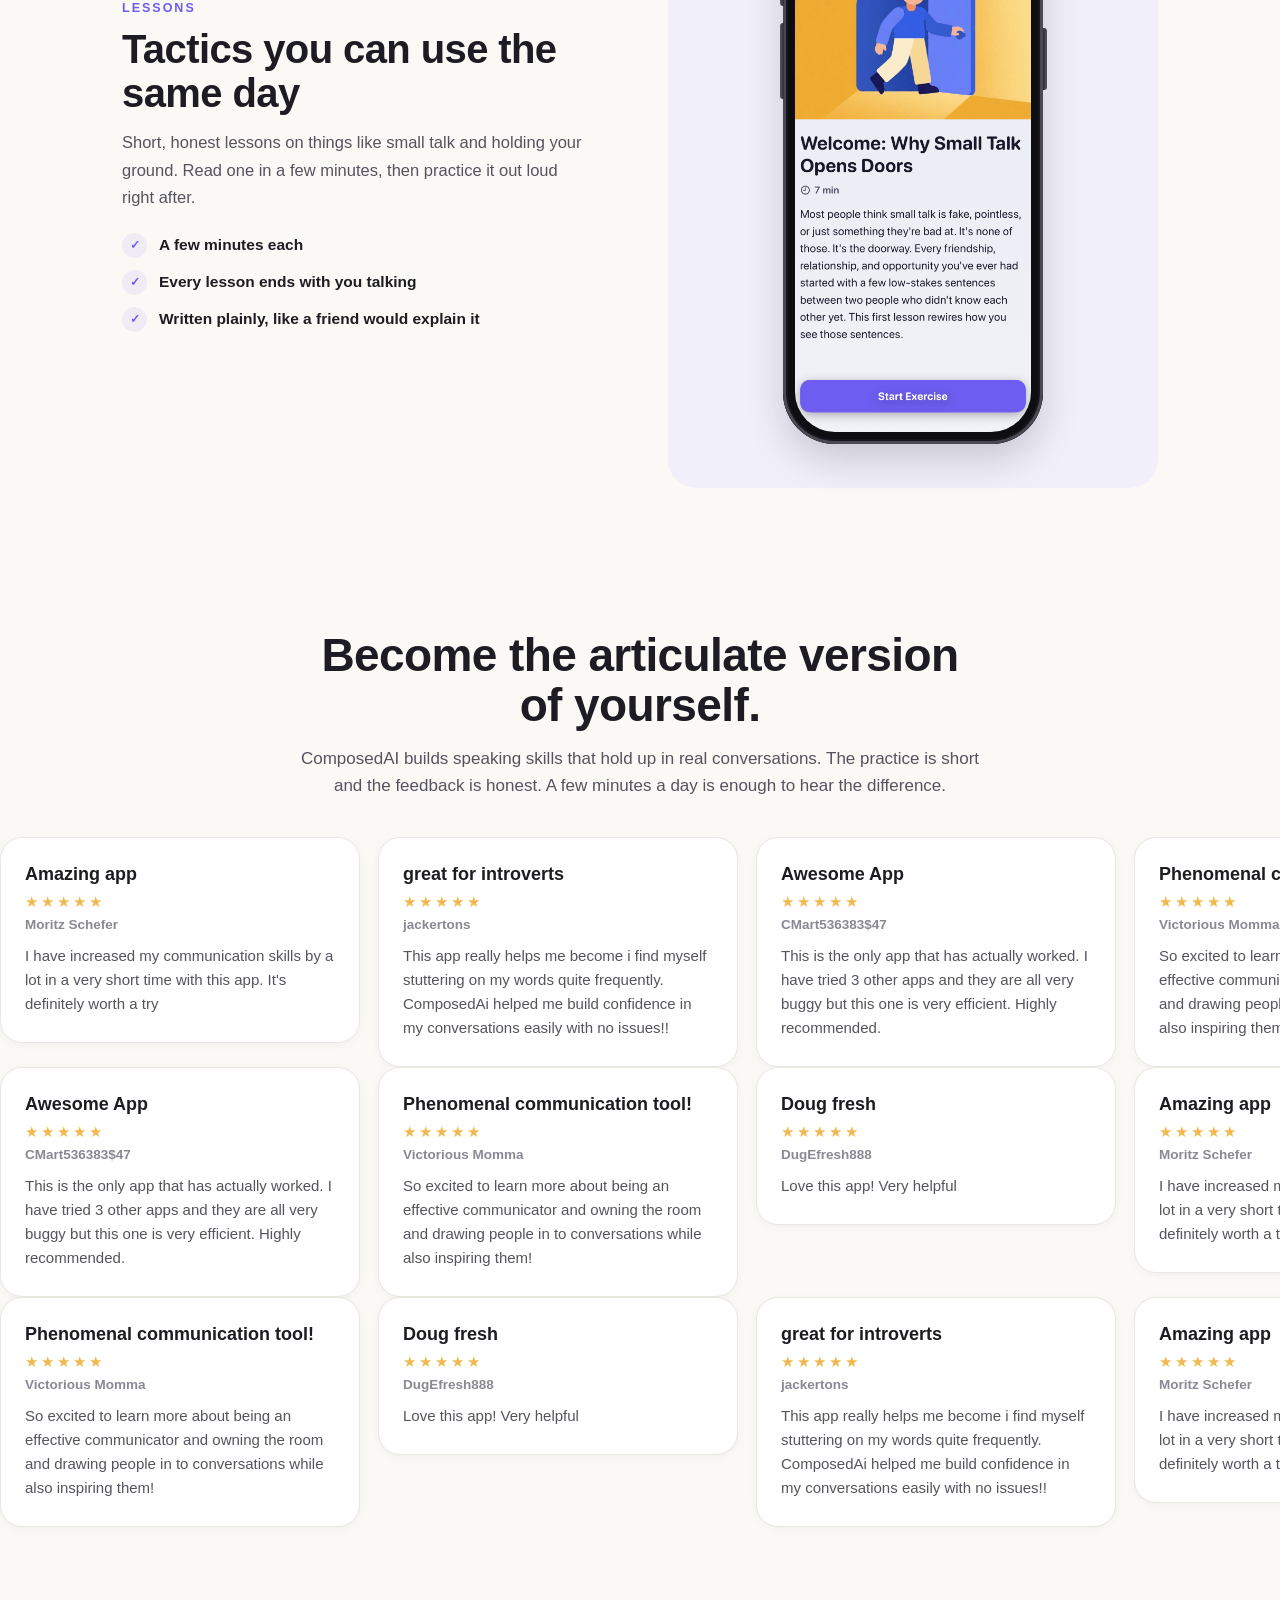
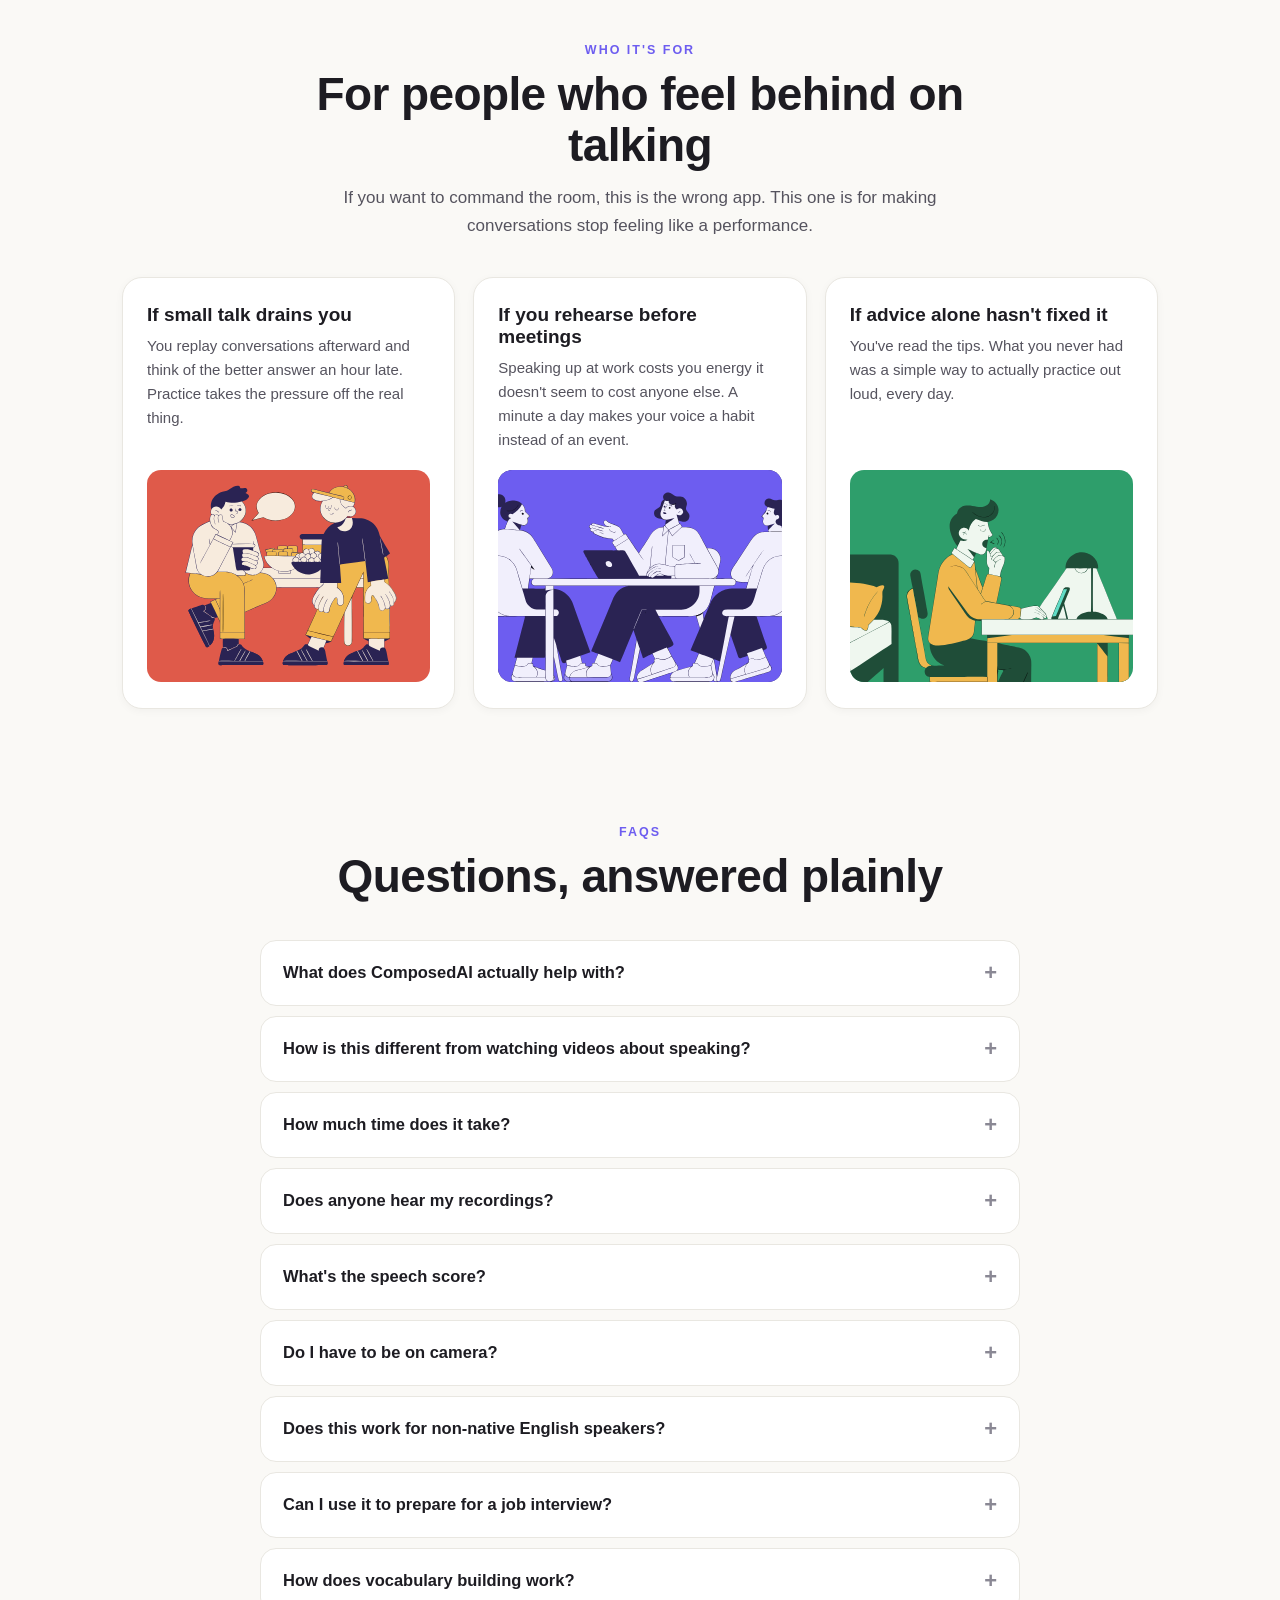
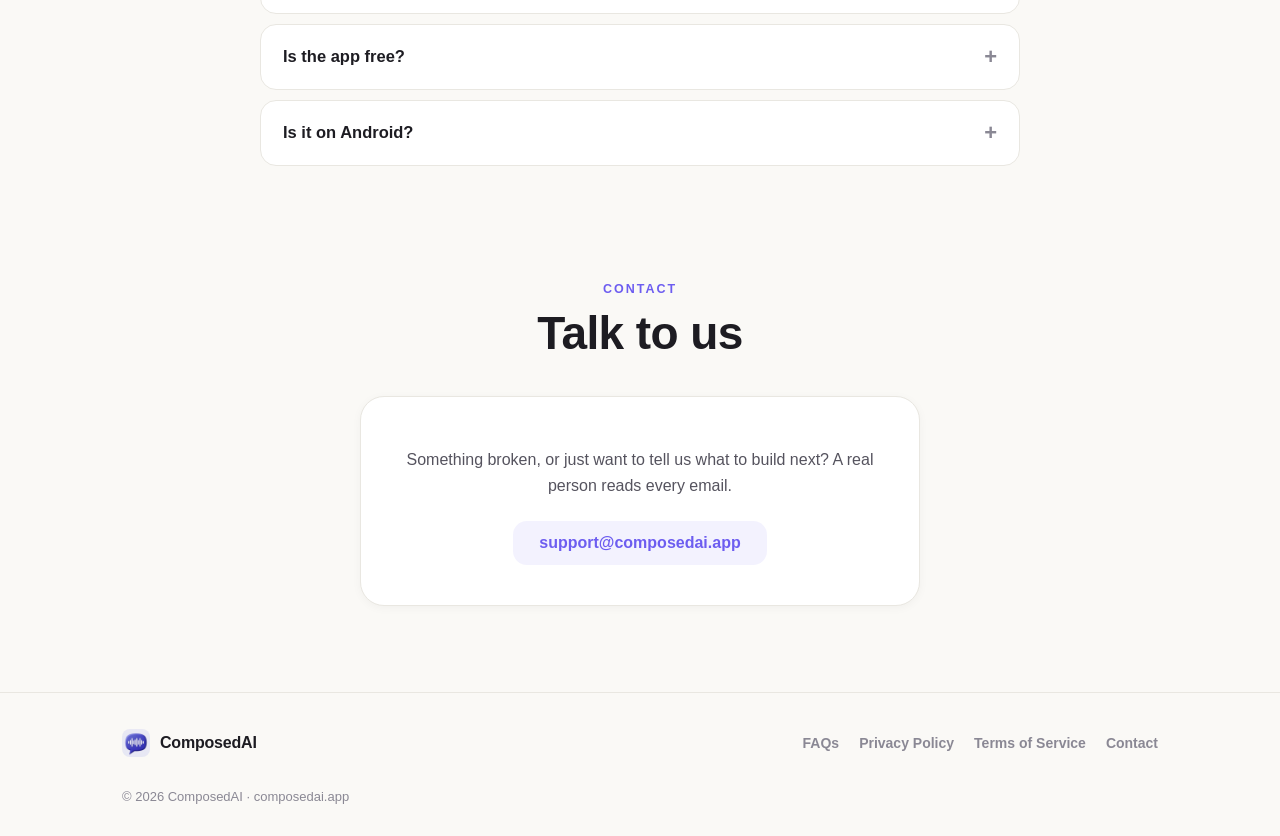
==== commit 477fecad: "Reviews: single marquee row Co-Authored-By: Claude Fable 5 <noreply@anthropic.com>" ====
--- a/index.html
+++ b/index.html
@@ -233,8 +233,7 @@
       <p>ComposedAI builds speaking skills that hold up in real conversations. The practice is short and the feedback is honest. A few minutes a day is enough to hear the difference.</p>
     </div>
   </div>
-  <div class="marquee"><div class="marqueeRow"><div class="marqueeGroup"><div class="reviewCard"><h3>Amazing app</h3><div class="stars">&#9733;&#9733;&#9733;&#9733;&#9733;</div><div class="reviewer">Moritz Schefer</div><p>I have increased my communication skills by a lot in a very short time with this app. It's definitely worth a try</p></div><div class="reviewCard"><h3>great for introverts</h3><div class="stars">&#9733;&#9733;&#9733;&#9733;&#9733;</div><div class="reviewer">jackertons</div><p>This app really helps me become i find myself stuttering on my words quite frequently. ComposedAi helped me build confidence in my conversations easily with no issues!!</p></div><div class="reviewCard"><h3>Awesome App</h3><div class="stars">&#9733;&#9733;&#9733;&#9733;&#9733;</div><div class="reviewer">CMart536383$47</div><p>This is the only app that has actually worked. I have tried 3 other apps and they are all very buggy but this one is very efficient. Highly recommended.</p></div><div class="reviewCard"><h3>Phenomenal communication tool!</h3><div class="stars">&#9733;&#9733;&#9733;&#9733;&#9733;</div><div class="reviewer">Victorious Momma</div><p>So excited to learn more about being an effective communicator and owning the room and drawing people in to conversations while also inspiring them!</p></div><div class="reviewCard"><h3>Doug fresh</h3><div class="stars">&#9733;&#9733;&#9733;&#9733;&#9733;</div><div class="reviewer">DugEfresh888</div><p>Love this app! Very helpful</p></div></div><div class="marqueeGroup"><div class="reviewCard"><h3>Amazing app</h3><div class="stars">&#9733;&#9733;&#9733;&#9733;&#9733;</div><div class="reviewer">Moritz Schefer</div><p>I have increased my communication skills by a lot in a very short time with this app. It's definitely worth a try</p></div><div class="reviewCard"><h3>great for introverts</h3><div class="stars">&#9733;&#9733;&#9733;&#9733;&#9733;</div><div class="reviewer">jackertons</div><p>This app really helps me become i find myself stuttering on my words quite frequently. ComposedAi helped me build confidence in my conversations easily with no issues!!</p></div><div class="reviewCard"><h3>Awesome App</h3><div class="stars">&#9733;&#9733;&#9733;&#9733;&#9733;</div><div class="reviewer">CMart536383$47</div><p>This is the only app that has actually worked. I have tried 3 other apps and they are all very buggy but this one is very efficient. Highly recommended.</p></div><div class="reviewCard"><h3>Phenomenal communication tool!</h3><div class="stars">&#9733;&#9733;&#9733;&#9733;&#9733;</div><div class="reviewer">Victorious Momma</div><p>So excited to learn more about being an effective communicator and owning the room and drawing people in to conversations while also inspiring them!</p></div><div class="reviewCard"><h3>Doug fresh</h3><div class="stars">&#9733;&#9733;&#9733;&#9733;&#9733;</div><div class="reviewer">DugEfresh888</div><p>Love this app! Very helpful</p></div></div></div></div>
-  <div class="marquee alt"><div class="marqueeRow"><div class="marqueeGroup"><div class="reviewCard"><h3>Awesome App</h3><div class="stars">&#9733;&#9733;&#9733;&#9733;&#9733;</div><div class="reviewer">CMart536383$47</div><p>This is the only app that has actually worked. I have tried 3 other apps and they are all very buggy but this one is very efficient. Highly recommended.</p></div><div class="reviewCard"><h3>Phenomenal communication tool!</h3><div class="stars">&#9733;&#9733;&#9733;&#9733;&#9733;</div><div class="reviewer">Victorious Momma</div><p>So excited to learn more about being an effective communicator and owning the room and drawing people in to conversations while also inspiring them!</p></div><div class="reviewCard"><h3>Doug fresh</h3><div class="stars">&#9733;&#9733;&#9733;&#9733;&#9733;</div><div class="reviewer">DugEfresh888</div><p>Love this app! Very helpful</p></div><div class="reviewCard"><h3>Amazing app</h3><div class="stars">&#9733;&#9733;&#9733;&#9733;&#9733;</div><div class="reviewer">Moritz Schefer</div><p>I have increased my communication skills by a lot in a very short time with this app. It's definitely worth a try</p></div><div class="reviewCard"><h3>great for introverts</h3><div class="stars">&#9733;&#9733;&#9733;&#9733;&#9733;</div><div class="reviewer">jackertons</div><p>This app really helps me become i find myself stuttering on my words quite frequently. ComposedAi helped me build confidence in my conversations easily with no issues!!</p></div></div><div class="marqueeGroup"><div class="reviewCard"><h3>Awesome App</h3><div class="stars">&#9733;&#9733;&#9733;&#9733;&#9733;</div><div class="reviewer">CMart536383$47</div><p>This is the only app that has actually worked. I have tried 3 other apps and they are all very buggy but this one is very efficient. Highly recommended.</p></div><div class="reviewCard"><h3>Phenomenal communication tool!</h3><div class="stars">&#9733;&#9733;&#9733;&#9733;&#9733;</div><div class="reviewer">Victorious Momma</div><p>So excited to learn more about being an effective communicator and owning the room and drawing people in to conversations while also inspiring them!</p></div><div class="reviewCard"><h3>Doug fresh</h3><div class="stars">&#9733;&#9733;&#9733;&#9733;&#9733;</div><div class="reviewer">DugEfresh888</div><p>Love this app! Very helpful</p></div><div class="reviewCard"><h3>Amazing app</h3><div class="stars">&#9733;&#9733;&#9733;&#9733;&#9733;</div><div class="reviewer">Moritz Schefer</div><p>I have increased my communication skills by a lot in a very short time with this app. It's definitely worth a try</p></div><div class="reviewCard"><h3>great for introverts</h3><div class="stars">&#9733;&#9733;&#9733;&#9733;&#9733;</div><div class="reviewer">jackertons</div><p>This app really helps me become i find myself stuttering on my words quite frequently. ComposedAi helped me build confidence in my conversations easily with no issues!!</p></div></div></div></div><div class="marqueeGroup"><div class="reviewCard"><h3>Phenomenal communication tool!</h3><div class="stars">&#9733;&#9733;&#9733;&#9733;&#9733;</div><div class="reviewer">Victorious Momma</div><p>So excited to learn more about being an effective communicator and owning the room and drawing people in to conversations while also inspiring them!</p></div><div class="reviewCard"><h3>Doug fresh</h3><div class="stars">&#9733;&#9733;&#9733;&#9733;&#9733;</div><div class="reviewer">DugEfresh888</div><p>Love this app! Very helpful</p></div><div class="reviewCard"><h3>great for introverts</h3><div class="stars">&#9733;&#9733;&#9733;&#9733;&#9733;</div><div class="reviewer">jackertons</div><p>This app really helps me become i find myself stuttering on my words quite frequently. ComposedAi helped me build confidence in my conversations easily with no issues!!</p></div><div class="reviewCard"><h3>Amazing app</h3><div class="stars">&#9733;&#9733;&#9733;&#9733;&#9733;</div><div class="reviewer">Moritz Schefer</div><p>I have increased my communication skills by a lot in a very short time with this app. It's definitely worth a try</p></div><div class="reviewCard"><h3>Awesome App</h3><div class="stars">&#9733;&#9733;&#9733;&#9733;&#9733;</div><div class="reviewer">CMart536383$47</div><p>This is the only app that has actually worked. I have tried 3 other apps and they are all very buggy but this one is very efficient. Highly recommended.</p></div></div></div></div>
+  <div class="marquee"><div class="marqueeRow"><div class="marqueeGroup"><div class="reviewCard"><h3>Amazing app</h3><div class="stars">&#9733;&#9733;&#9733;&#9733;&#9733;</div><div class="reviewer">Moritz Schefer</div><p>I have increased my communication skills by a lot in a very short time with this app. It's definitely worth a try</p></div><div class="reviewCard"><h3>great for introverts</h3><div class="stars">&#9733;&#9733;&#9733;&#9733;&#9733;</div><div class="reviewer">jackertons</div><p>This app really helps me become i find myself stuttering on my words quite frequently. ComposedAi helped me build confidence in my conversations easily with no issues!!</p></div><div class="reviewCard"><h3>Awesome App</h3><div class="stars">&#9733;&#9733;&#9733;&#9733;&#9733;</div><div class="reviewer">CMart536383$47</div><p>This is the only app that has actually worked. I have tried 3 other apps and they are all very buggy but this one is very efficient. Highly recommended.</p></div><div class="reviewCard"><h3>Phenomenal communication tool!</h3><div class="stars">&#9733;&#9733;&#9733;&#9733;&#9733;</div><div class="reviewer">Victorious Momma</div><p>So excited to learn more about being an effective communicator and owning the room and drawing people in to conversations while also inspiring them!</p></div><div class="reviewCard"><h3>Doug fresh</h3><div class="stars">&#9733;&#9733;&#9733;&#9733;&#9733;</div><div class="reviewer">DugEfresh888</div><p>Love this app! Very helpful</p></div></div><div class="marqueeGroup"><div class="reviewCard"><h3>Amazing app</h3><div class="stars">&#9733;&#9733;&#9733;&#9733;&#9733;</div><div class="reviewer">Moritz Schefer</div><p>I have increased my communication skills by a lot in a very short time with this app. It's definitely worth a try</p></div><div class="reviewCard"><h3>great for introverts</h3><div class="stars">&#9733;&#9733;&#9733;&#9733;&#9733;</div><div class="reviewer">jackertons</div><p>This app really helps me become i find myself stuttering on my words quite frequently. ComposedAi helped me build confidence in my conversations easily with no issues!!</p></div><div class="reviewCard"><h3>Awesome App</h3><div class="stars">&#9733;&#9733;&#9733;&#9733;&#9733;</div><div class="reviewer">CMart536383$47</div><p>This is the only app that has actually worked. I have tried 3 other apps and they are all very buggy but this one is very efficient. Highly recommended.</p></div><div class="reviewCard"><h3>Phenomenal communication tool!</h3><div class="stars">&#9733;&#9733;&#9733;&#9733;&#9733;</div><div class="reviewer">Victorious Momma</div><p>So excited to learn more about being an effective communicator and owning the room and drawing people in to conversations while also inspiring them!</p></div><div class="reviewCard"><h3>Doug fresh</h3><div class="stars">&#9733;&#9733;&#9733;&#9733;&#9733;</div><div class="reviewer">DugEfresh888</div><p>Love this app! Very helpful</p></div></div></div></div><div class="marqueeGroup"><div class="reviewCard"><h3>Awesome App</h3><div class="stars">&#9733;&#9733;&#9733;&#9733;&#9733;</div><div class="reviewer">CMart536383$47</div><p>This is the only app that has actually worked. I have tried 3 other apps and they are all very buggy but this one is very efficient. Highly recommended.</p></div><div class="reviewCard"><h3>Phenomenal communication tool!</h3><div class="stars">&#9733;&#9733;&#9733;&#9733;&#9733;</div><div class="reviewer">Victorious Momma</div><p>So excited to learn more about being an effective communicator and owning the room and drawing people in to conversations while also inspiring them!</p></div><div class="reviewCard"><h3>Doug fresh</h3><div class="stars">&#9733;&#9733;&#9733;&#9733;&#9733;</div><div class="reviewer">DugEfresh888</div><p>Love this app! Very helpful</p></div><div class="reviewCard"><h3>Amazing app</h3><div class="stars">&#9733;&#9733;&#9733;&#9733;&#9733;</div><div class="reviewer">Moritz Schefer</div><p>I have increased my communication skills by a lot in a very short time with this app. It's definitely worth a try</p></div><div class="reviewCard"><h3>great for introverts</h3><div class="stars">&#9733;&#9733;&#9733;&#9733;&#9733;</div><div class="reviewer">jackertons</div><p>This app really helps me become i find myself stuttering on my words quite frequently. ComposedAi helped me build confidence in my conversations easily with no issues!!</p></div></div></div></div><div class="marqueeGroup"><div class="reviewCard"><h3>Phenomenal communication tool!</h3><div class="stars">&#9733;&#9733;&#9733;&#9733;&#9733;</div><div class="reviewer">Victorious Momma</div><p>So excited to learn more about being an effective communicator and owning the room and drawing people in to conversations while also inspiring them!</p></div><div class="reviewCard"><h3>Doug fresh</h3><div class="stars">&#9733;&#9733;&#9733;&#9733;&#9733;</div><div class="reviewer">DugEfresh888</div><p>Love this app! Very helpful</p></div><div class="reviewCard"><h3>great for introverts</h3><div class="stars">&#9733;&#9733;&#9733;&#9733;&#9733;</div><div class="reviewer">jackertons</div><p>This app really helps me become i find myself stuttering on my words quite frequently. ComposedAi helped me build confidence in my conversations easily with no issues!!</p></div><div class="reviewCard"><h3>Amazing app</h3><div class="stars">&#9733;&#9733;&#9733;&#9733;&#9733;</div><div class="reviewer">Moritz Schefer</div><p>I have increased my communication skills by a lot in a very short time with this app. It's definitely worth a try</p></div><div class="reviewCard"><h3>Awesome App</h3><div class="stars">&#9733;&#9733;&#9733;&#9733;&#9733;</div><div class="reviewer">CMart536383$47</div><p>This is the only app that has actually worked. I have tried 3 other apps and they are all very buggy but this one is very efficient. Highly recommended.</p></div></div></div></div>
 </section>
 
 <section class="sect" id="who">
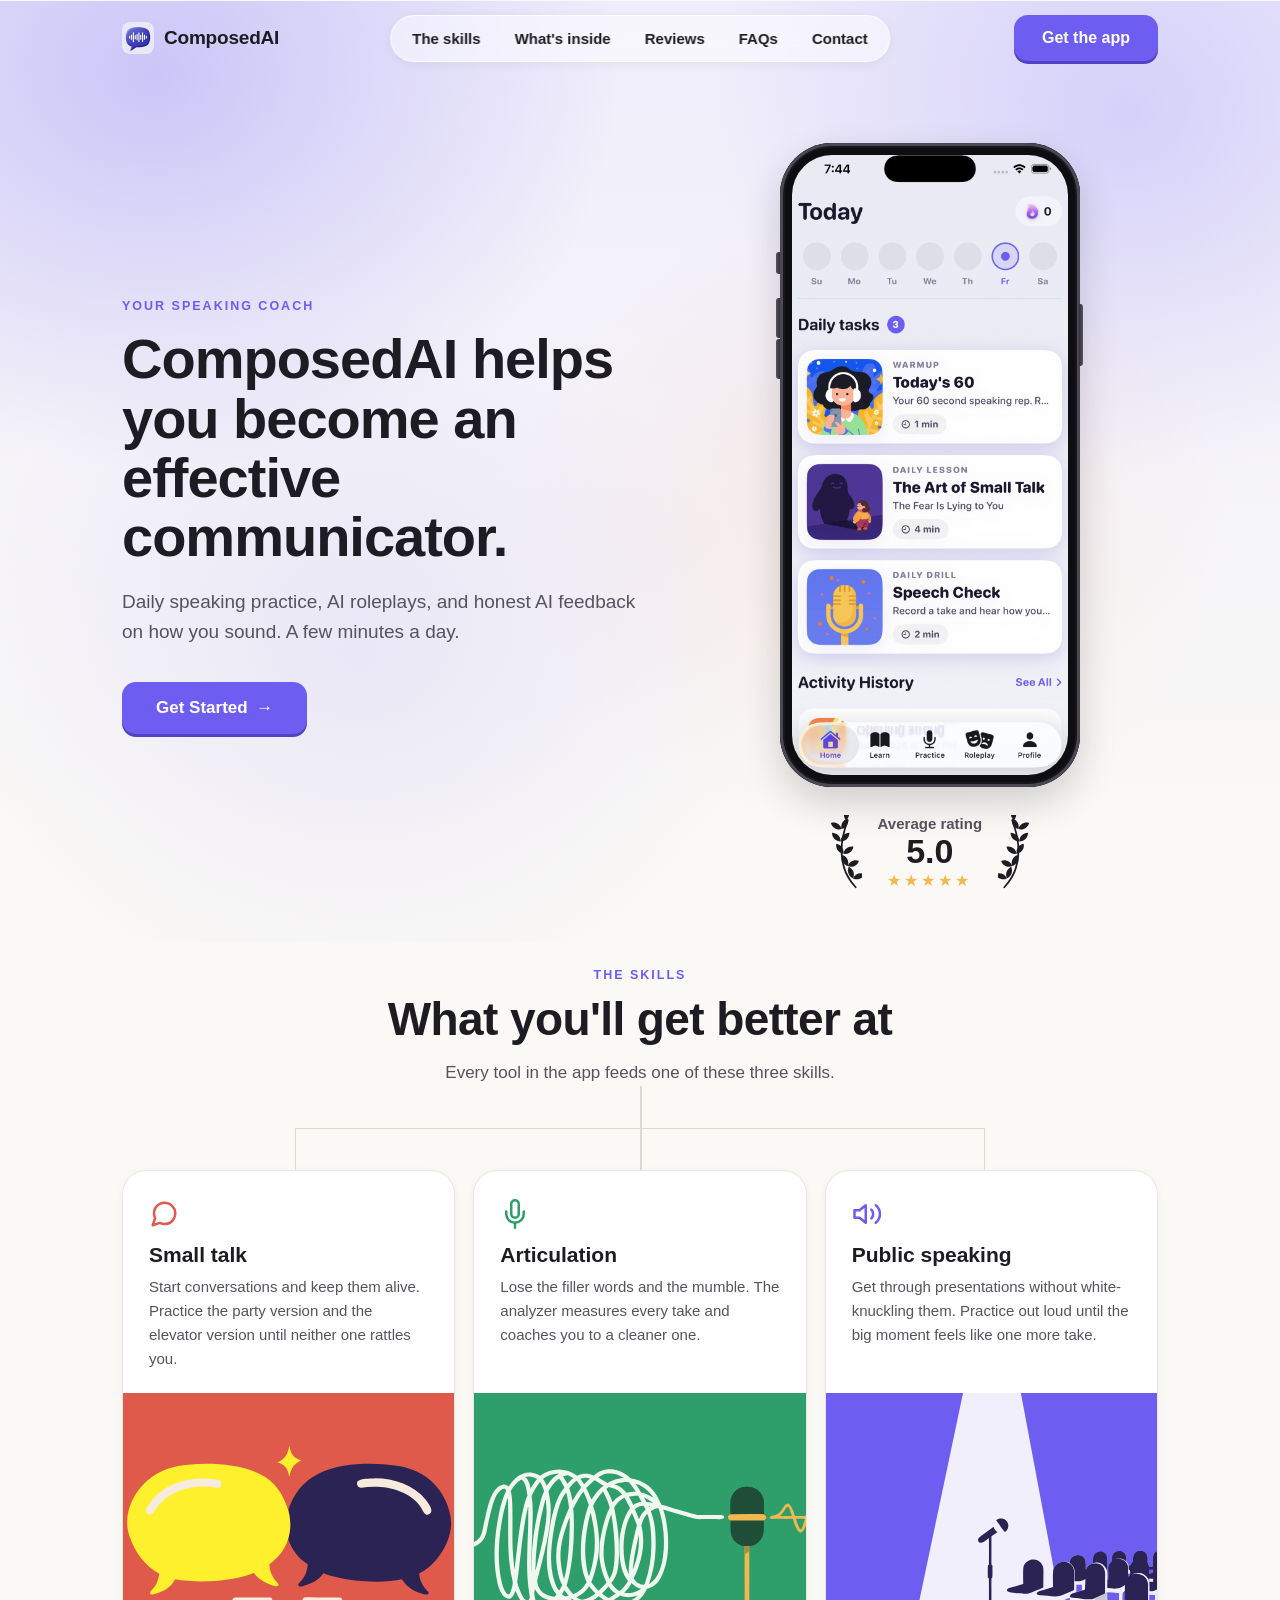
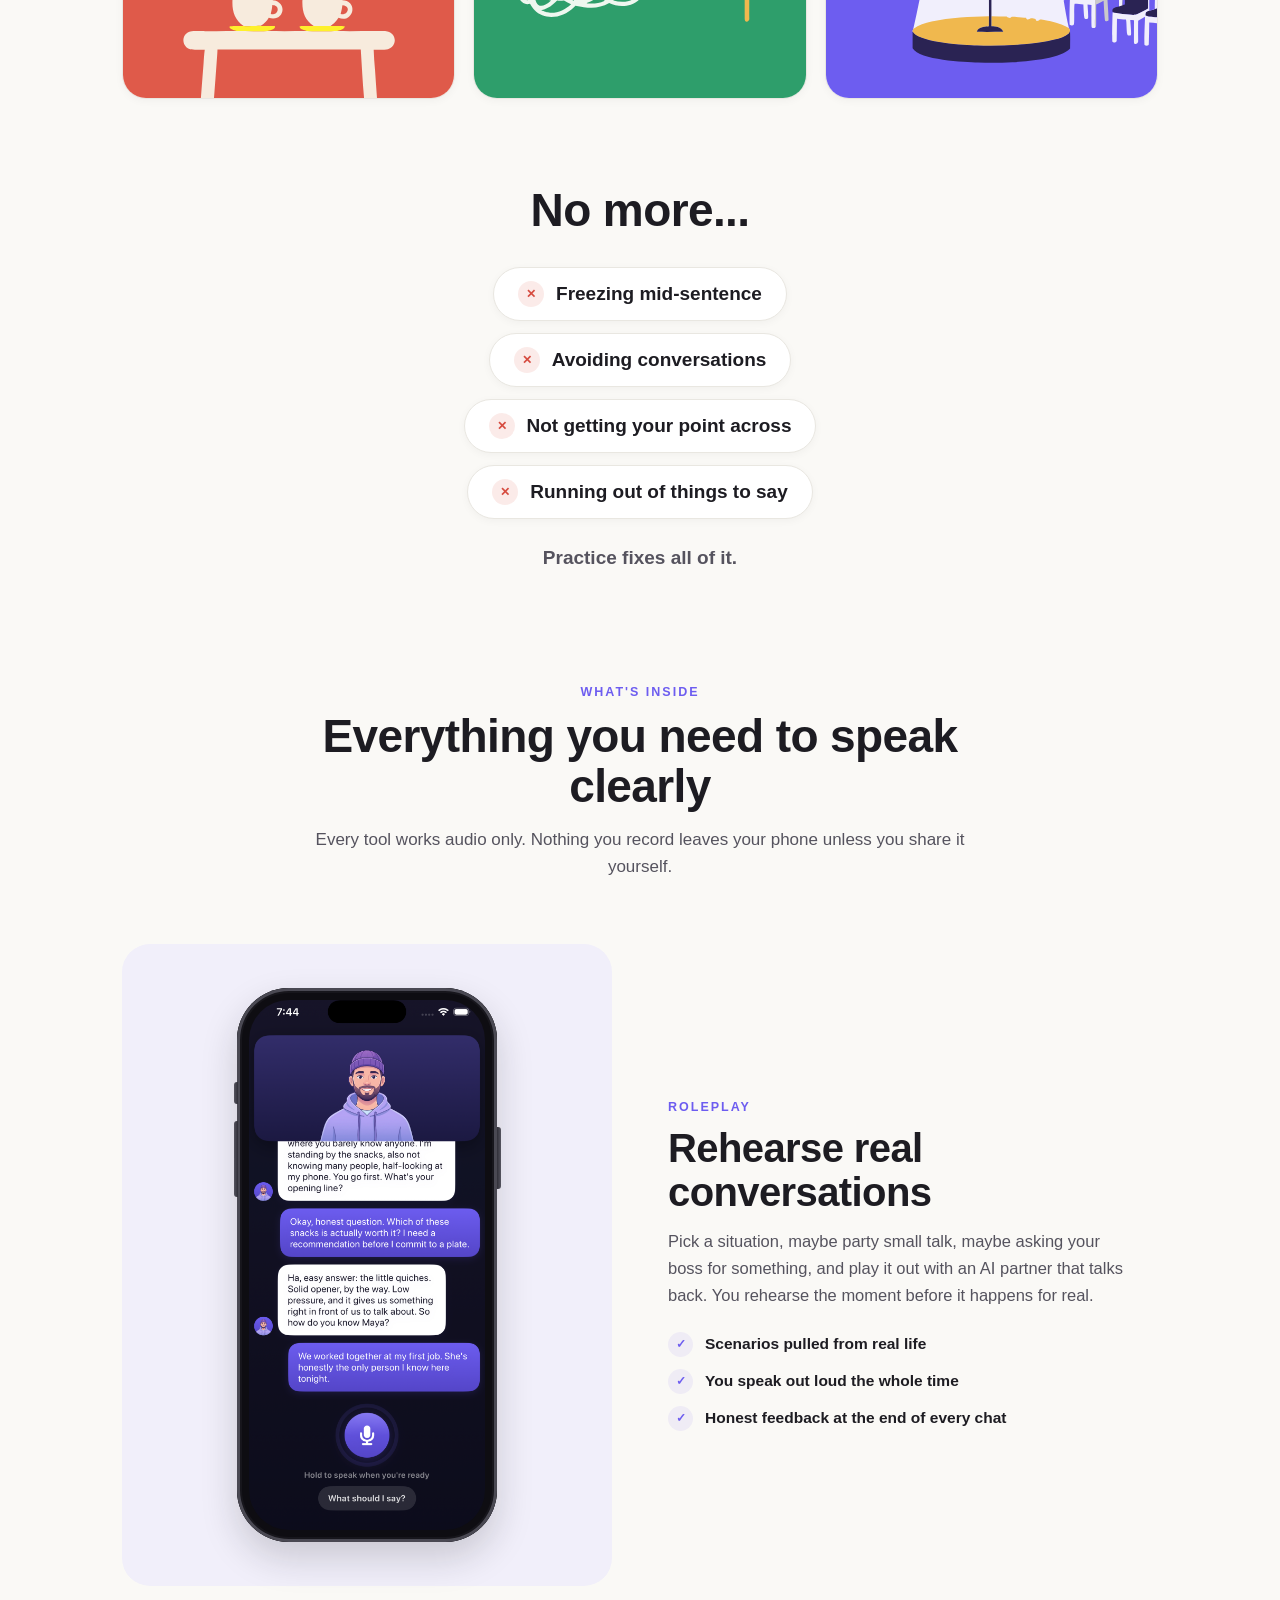
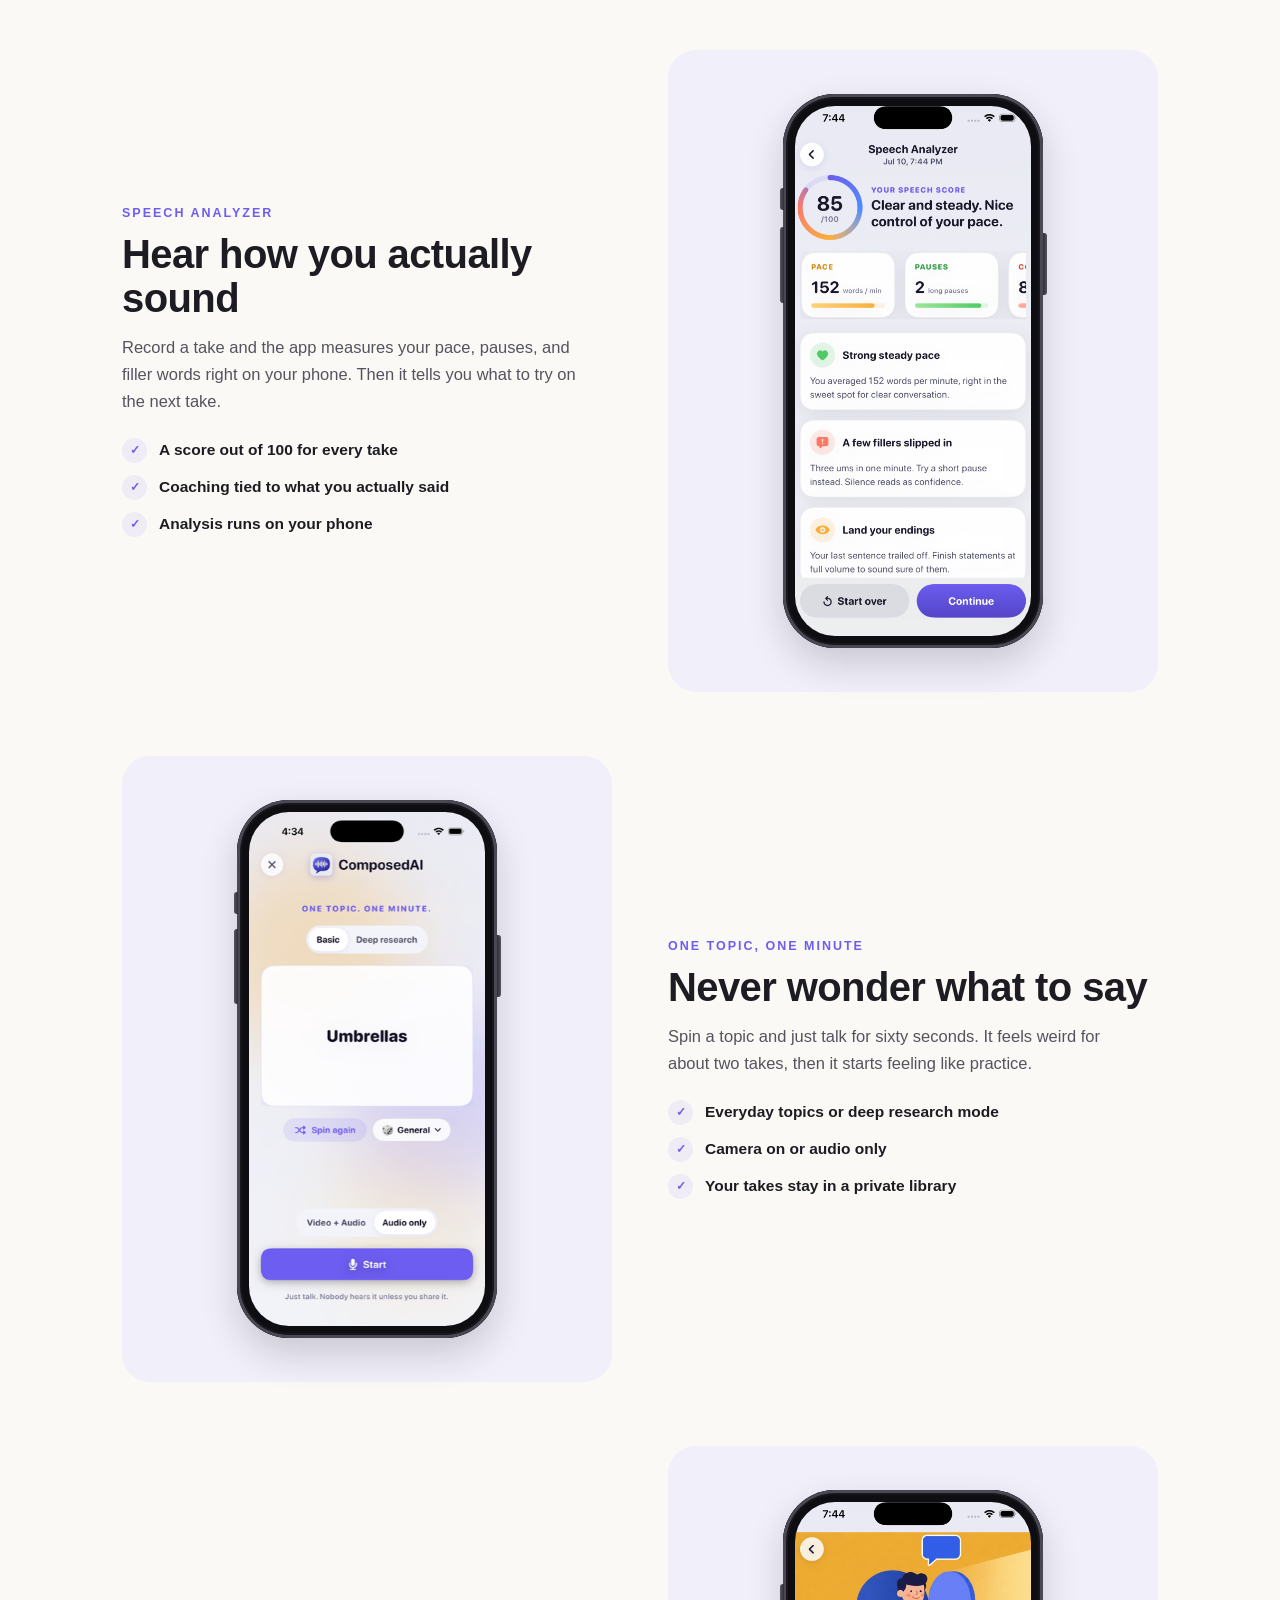
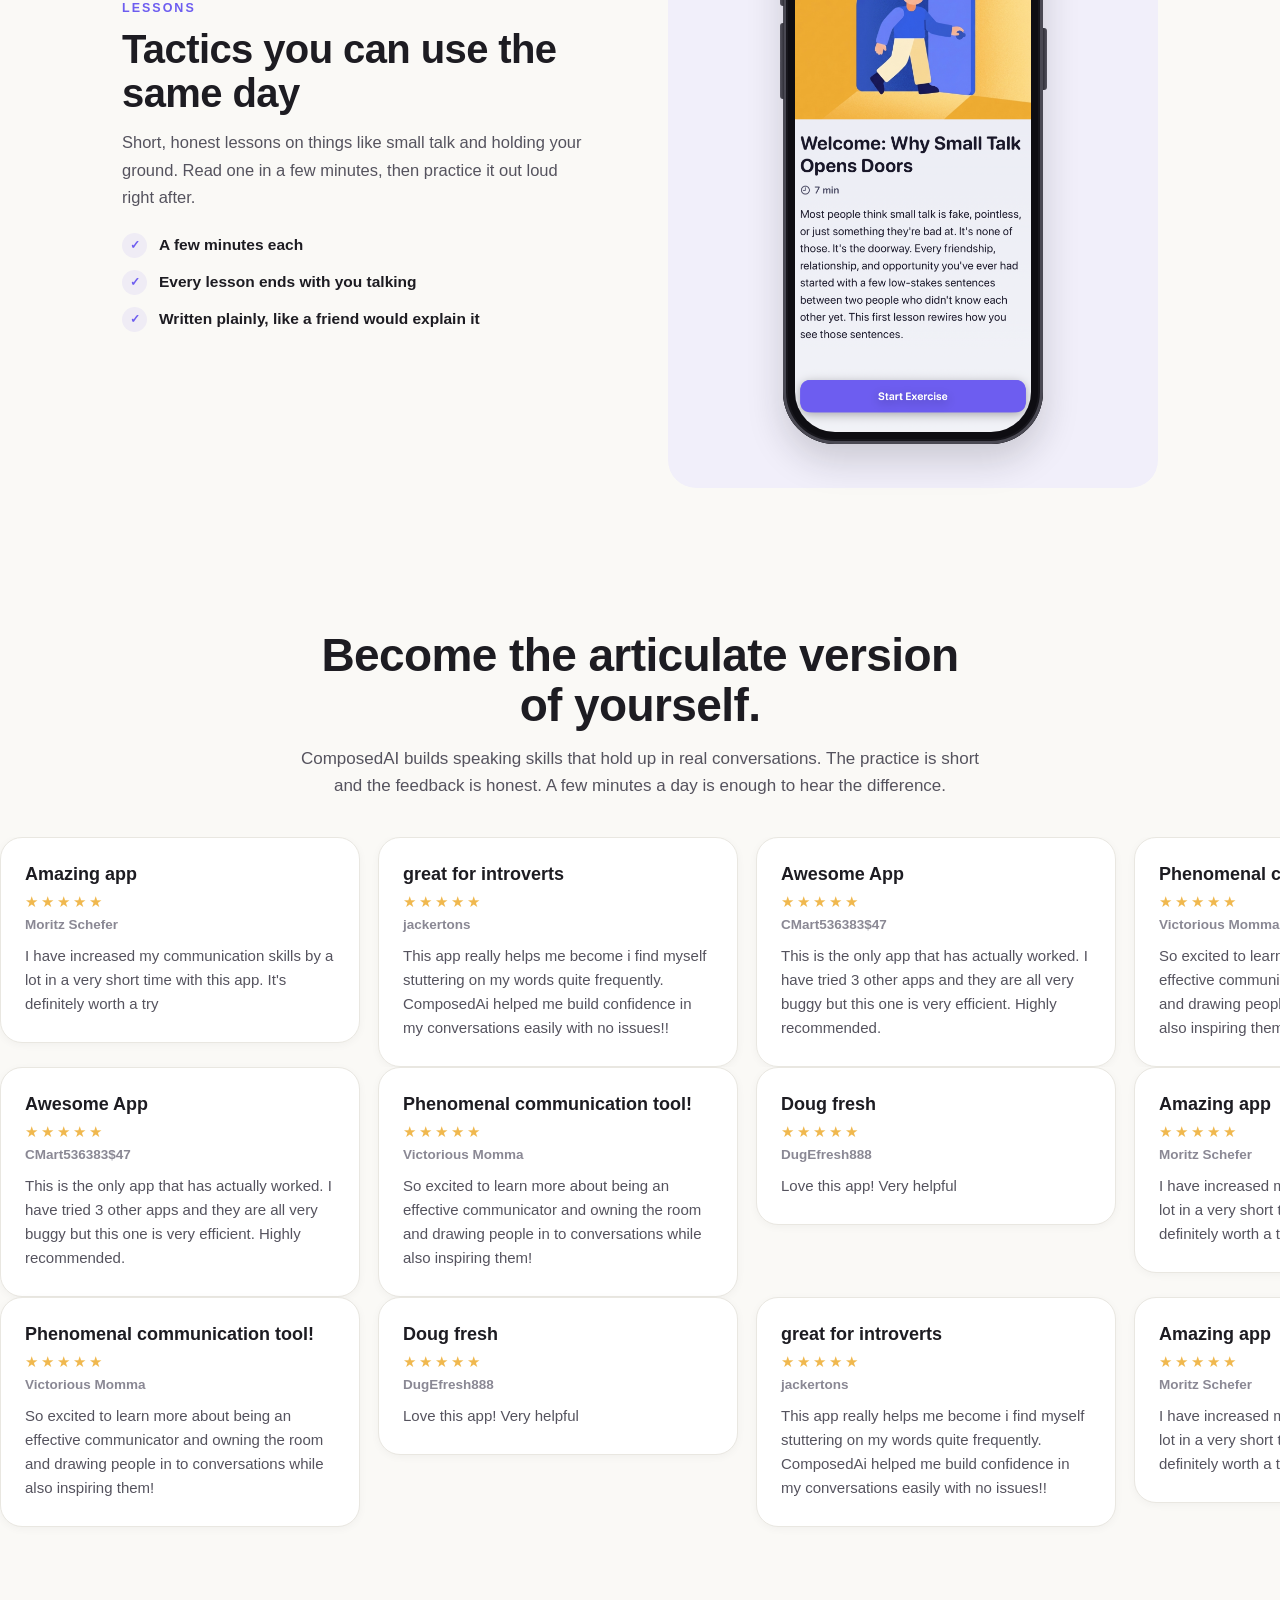
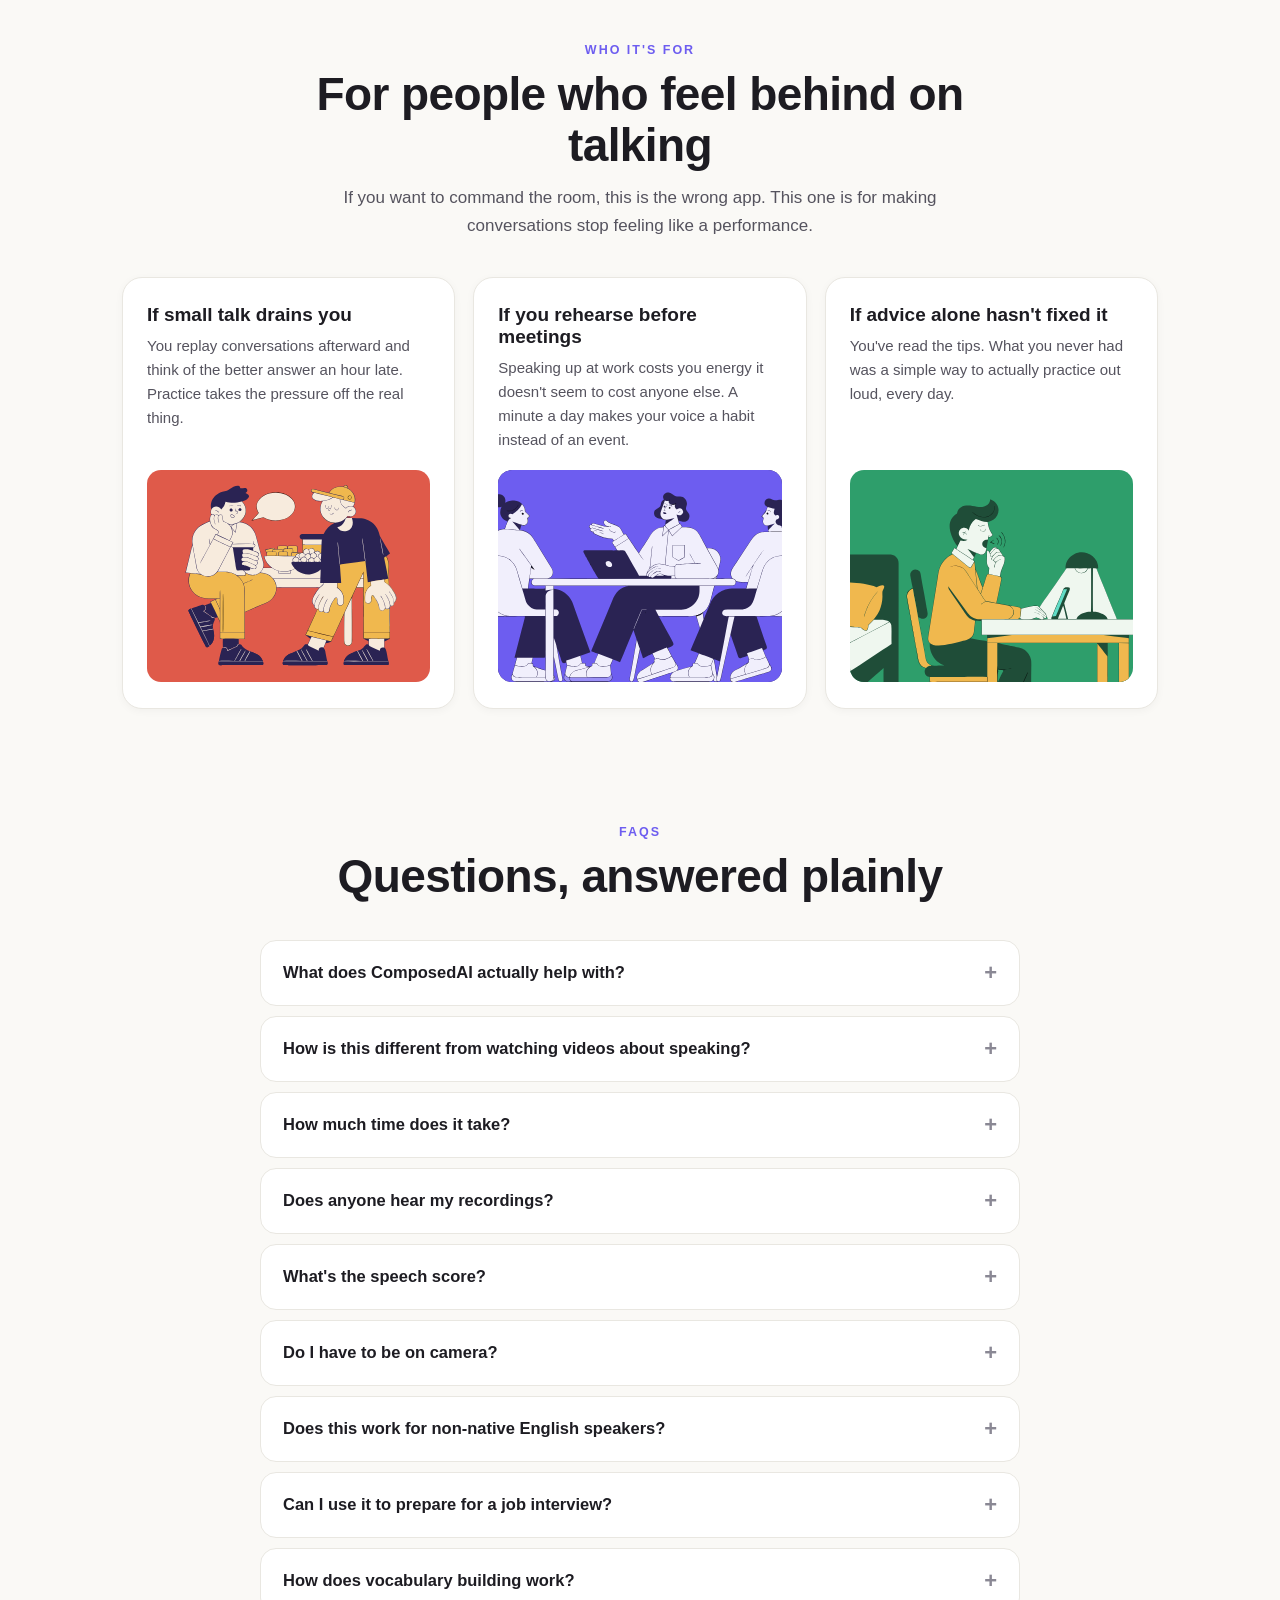
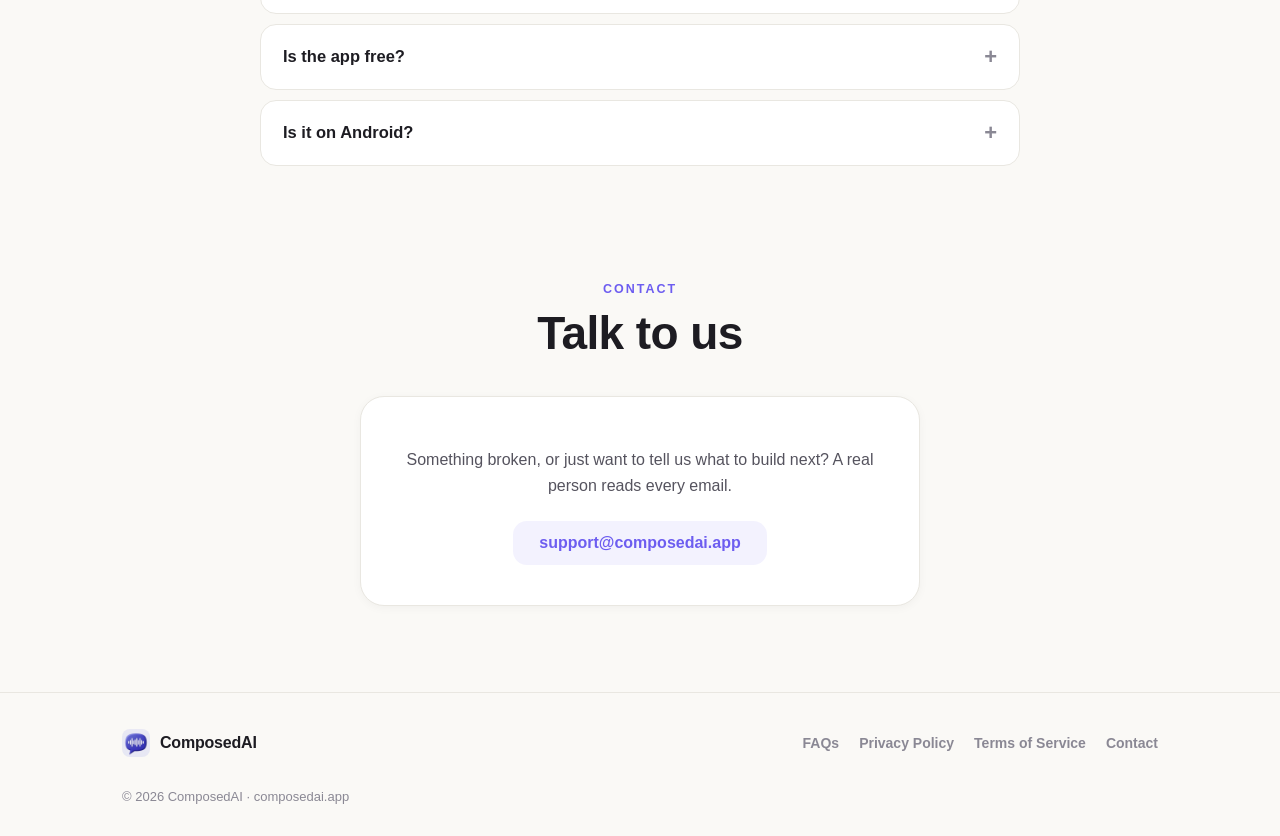
==== commit e6710be2: "Harden review marquee CSS against wrap fallback on iOS Co-Authored-By: Claude Fable 5 <noreply@anthr" ====
--- a/index.html
+++ b/index.html
@@ -14,7 +14,7 @@
 <meta name="twitter:card" content="summary_large_image">
 <meta name="twitter:image" content="https://composedai.app/assets/og.png">
 <link rel="icon" href="assets/icon.png">
-<link rel="stylesheet" href="styles.css?v=29">
+<link rel="stylesheet" href="styles.css?v=30">
 </head>
 <body>
 
--- a/styles.css
+++ b/styles.css
@@ -444,11 +444,17 @@
   .marquee { overflow: hidden; }
   .marquee + .marquee { margin-top: 18px; }
   .marqueeRow {
-    display: flex; width: max-content;
+    display: flex; flex-wrap: nowrap;
+    width: -webkit-max-content;
+    width: -moz-max-content;
+    width: max-content;
+    will-change: transform;
     animation: marqueeSlide 60s linear infinite;
   }
-  .marquee.alt .marqueeRow { margin-left: -189px; }
-  .marqueeGroup { display: flex; gap: 18px; padding-right: 18px; align-items: flex-start; }
+  .marqueeGroup {
+    display: flex; flex-wrap: nowrap; gap: 18px; padding-right: 18px;
+    align-items: flex-start;
+  }
   @keyframes marqueeSlide { to { transform: translateX(-50%); } }
   @media (prefers-reduced-motion: reduce) { .marqueeRow { animation: none; } }
   .reviewCard {
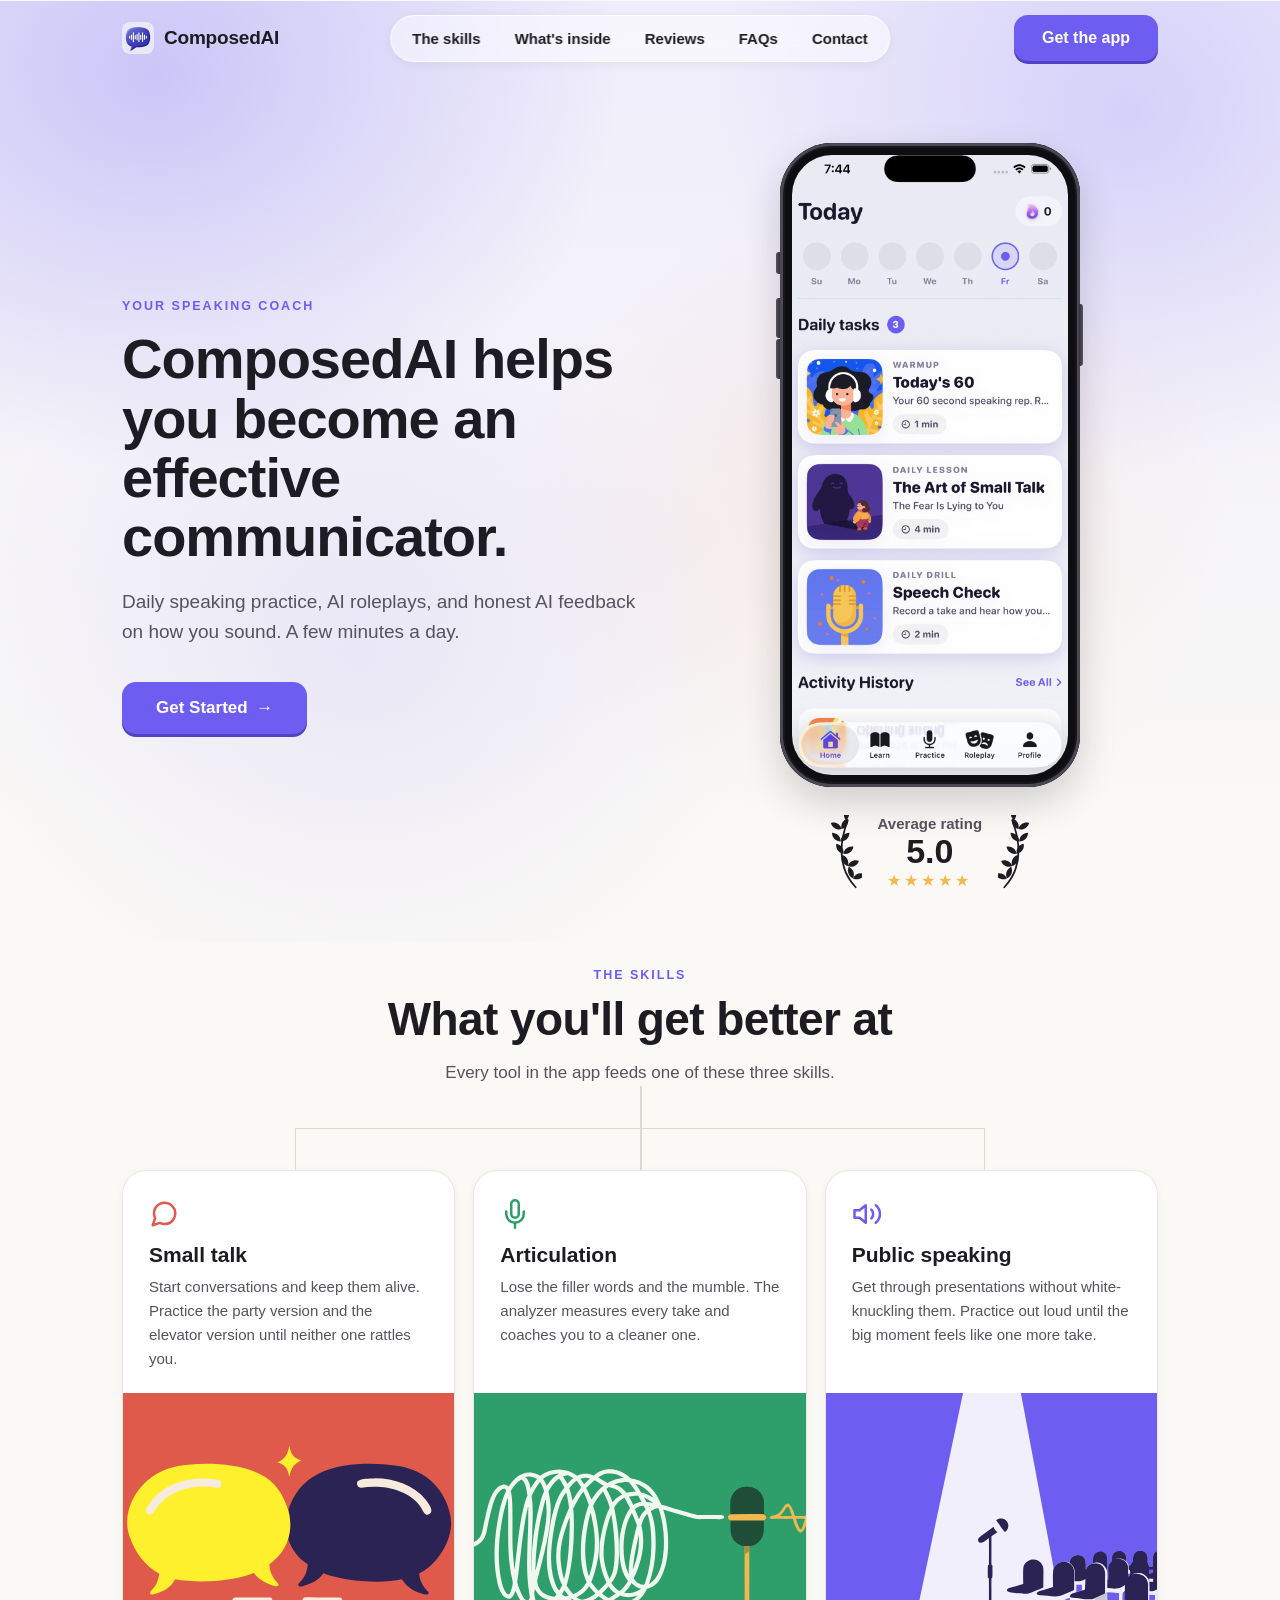
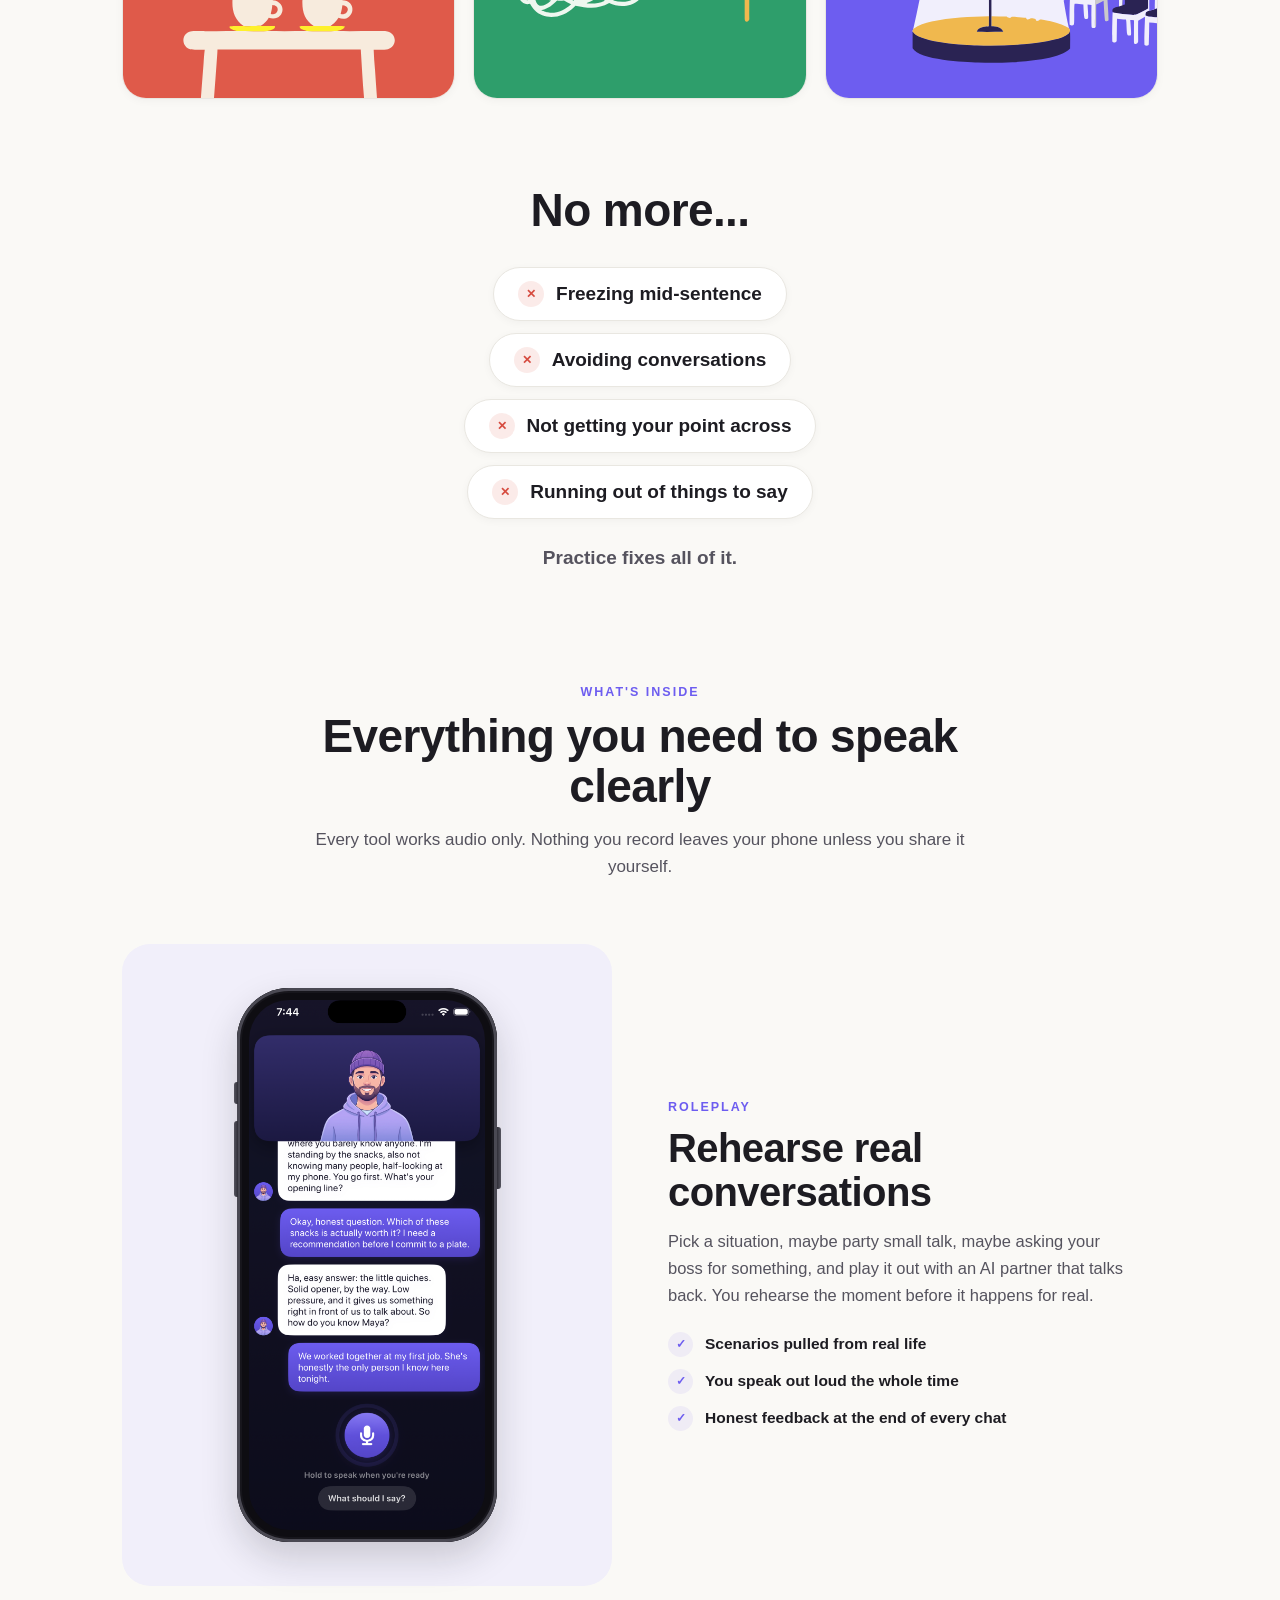
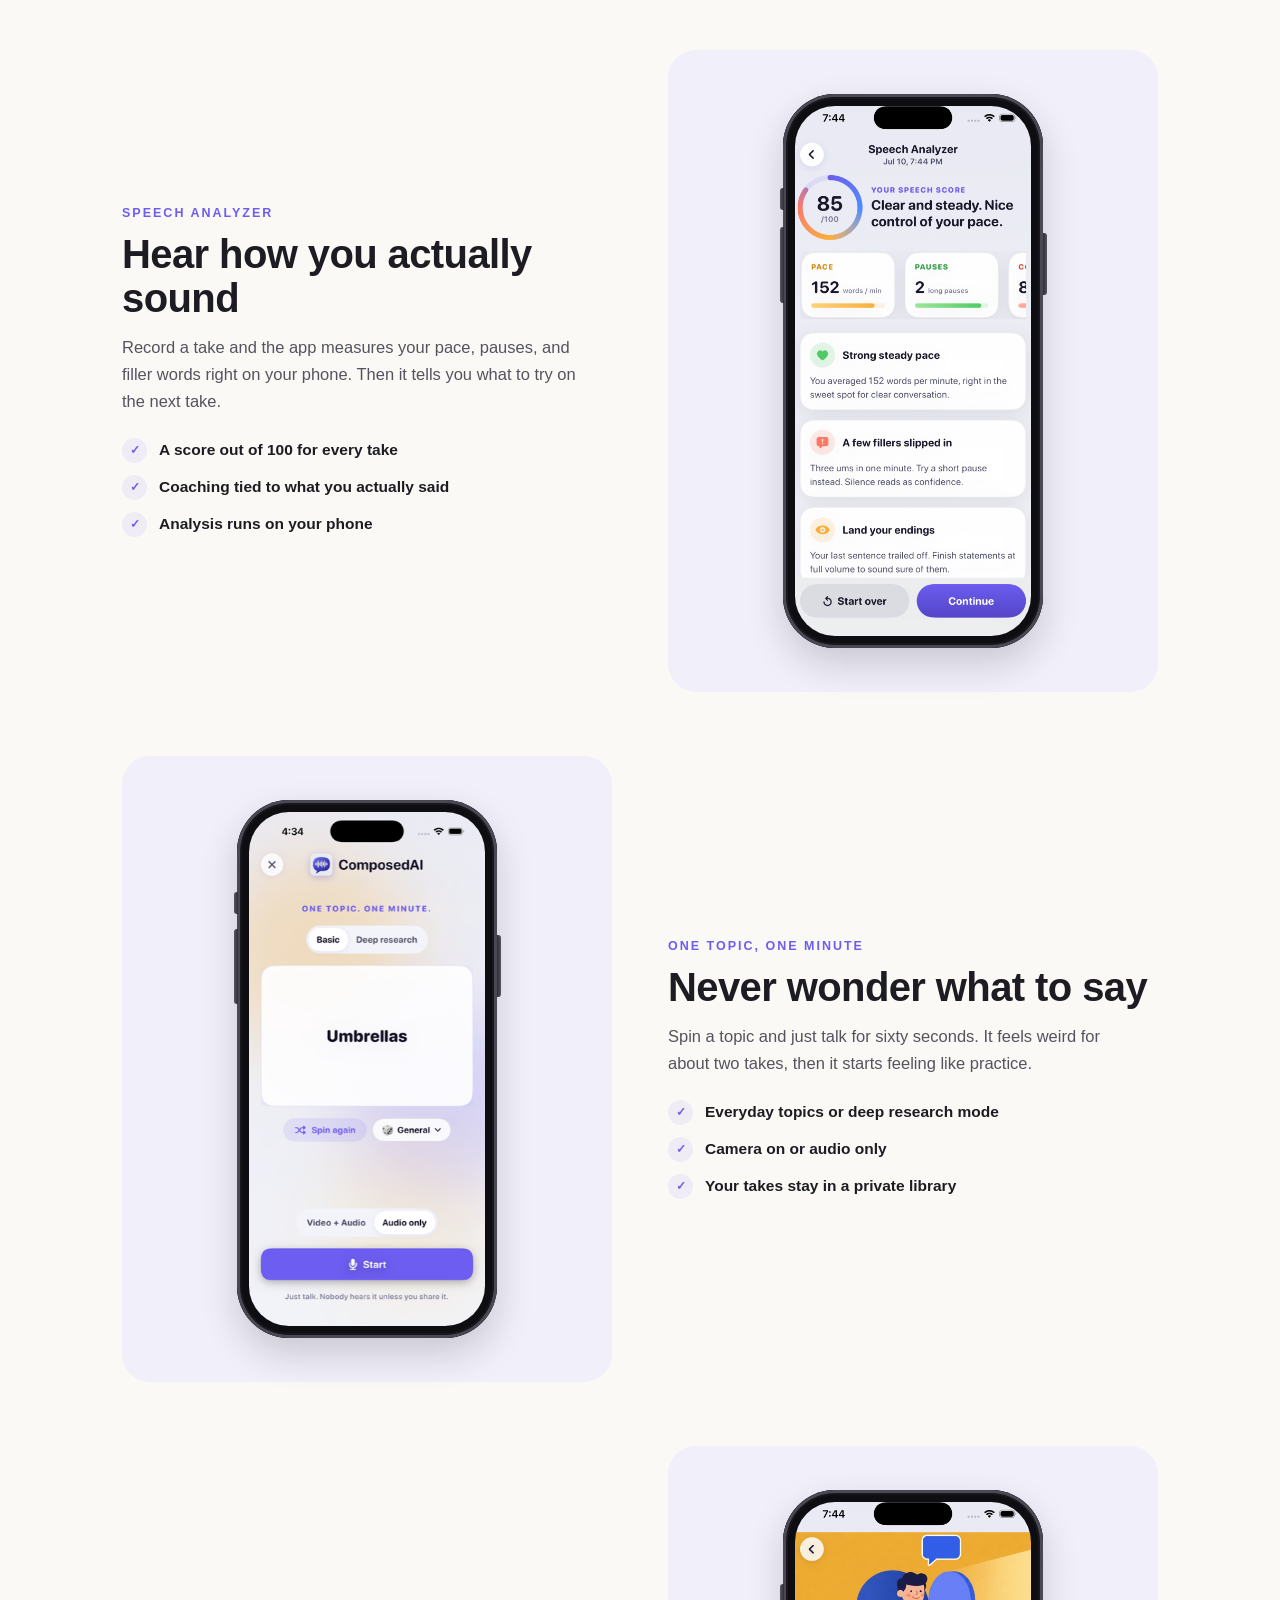
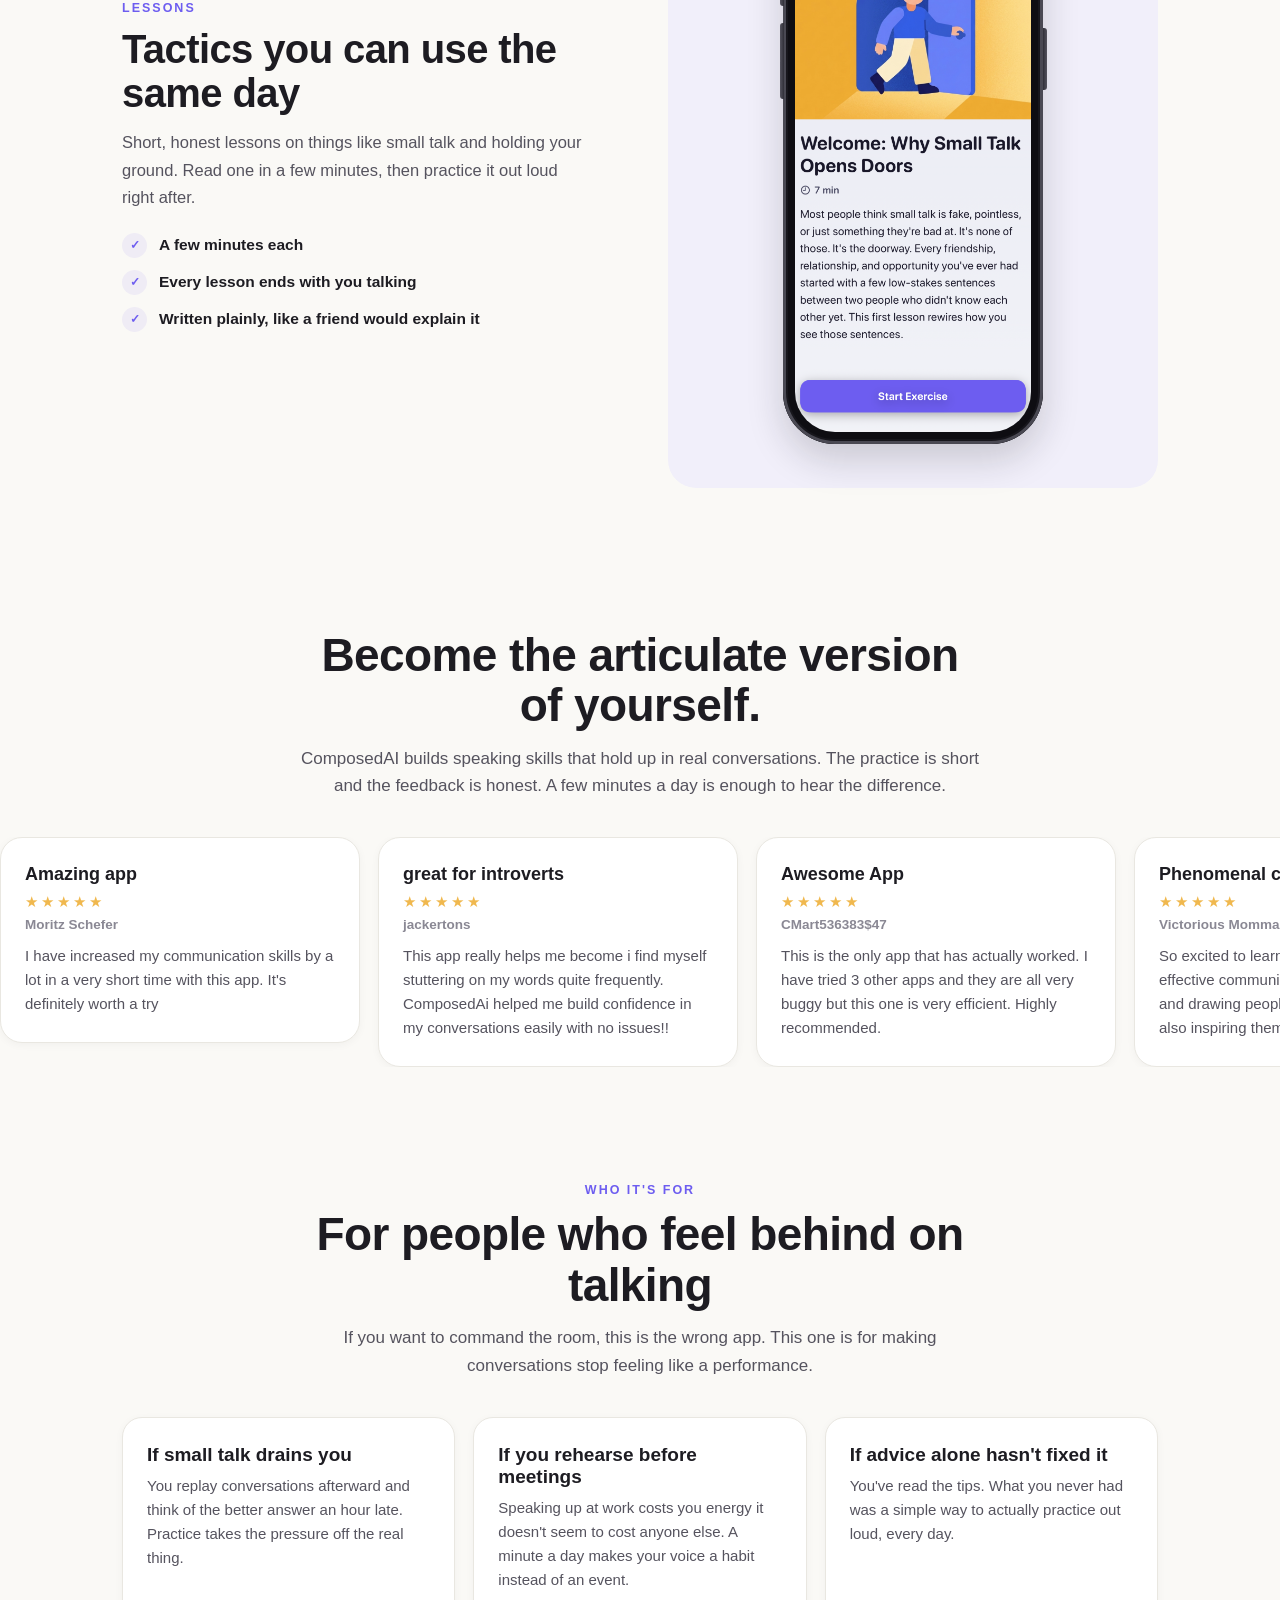
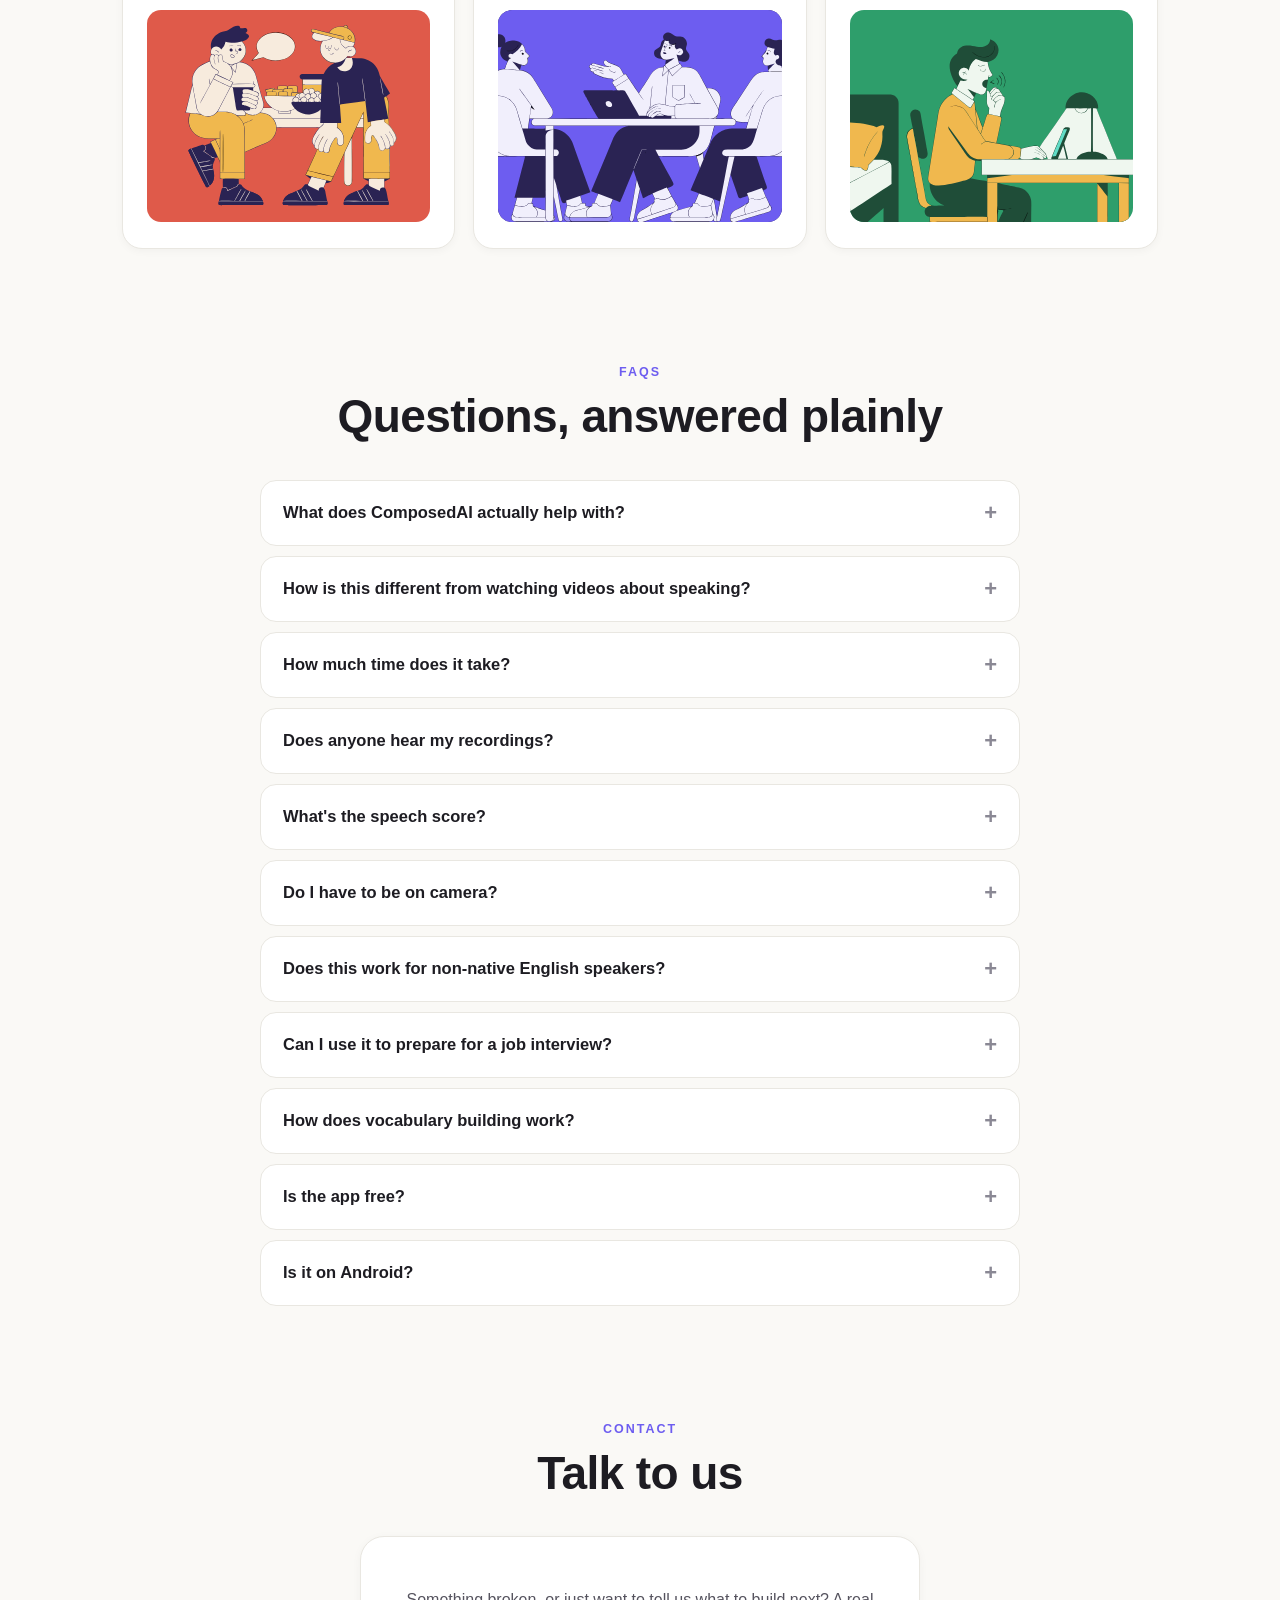
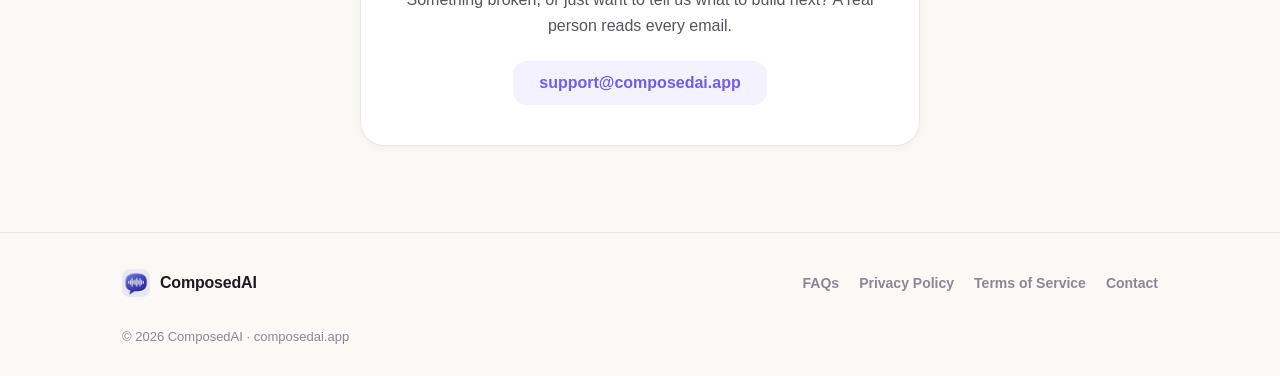
==== commit 08696510: "Fix orphaned review cards from bad regex removal, lock horizontal overflow Co-Authored-By: Claude Fa" ====
--- a/index.html
+++ b/index.html
@@ -14,7 +14,7 @@
 <meta name="twitter:card" content="summary_large_image">
 <meta name="twitter:image" content="https://composedai.app/assets/og.png">
 <link rel="icon" href="assets/icon.png">
-<link rel="stylesheet" href="styles.css?v=30">
+<link rel="stylesheet" href="styles.css?v=31">
 </head>
 <body>
 
@@ -233,7 +233,7 @@
       <p>ComposedAI builds speaking skills that hold up in real conversations. The practice is short and the feedback is honest. A few minutes a day is enough to hear the difference.</p>
     </div>
   </div>
-  <div class="marquee"><div class="marqueeRow"><div class="marqueeGroup"><div class="reviewCard"><h3>Amazing app</h3><div class="stars">&#9733;&#9733;&#9733;&#9733;&#9733;</div><div class="reviewer">Moritz Schefer</div><p>I have increased my communication skills by a lot in a very short time with this app. It's definitely worth a try</p></div><div class="reviewCard"><h3>great for introverts</h3><div class="stars">&#9733;&#9733;&#9733;&#9733;&#9733;</div><div class="reviewer">jackertons</div><p>This app really helps me become i find myself stuttering on my words quite frequently. ComposedAi helped me build confidence in my conversations easily with no issues!!</p></div><div class="reviewCard"><h3>Awesome App</h3><div class="stars">&#9733;&#9733;&#9733;&#9733;&#9733;</div><div class="reviewer">CMart536383$47</div><p>This is the only app that has actually worked. I have tried 3 other apps and they are all very buggy but this one is very efficient. Highly recommended.</p></div><div class="reviewCard"><h3>Phenomenal communication tool!</h3><div class="stars">&#9733;&#9733;&#9733;&#9733;&#9733;</div><div class="reviewer">Victorious Momma</div><p>So excited to learn more about being an effective communicator and owning the room and drawing people in to conversations while also inspiring them!</p></div><div class="reviewCard"><h3>Doug fresh</h3><div class="stars">&#9733;&#9733;&#9733;&#9733;&#9733;</div><div class="reviewer">DugEfresh888</div><p>Love this app! Very helpful</p></div></div><div class="marqueeGroup"><div class="reviewCard"><h3>Amazing app</h3><div class="stars">&#9733;&#9733;&#9733;&#9733;&#9733;</div><div class="reviewer">Moritz Schefer</div><p>I have increased my communication skills by a lot in a very short time with this app. It's definitely worth a try</p></div><div class="reviewCard"><h3>great for introverts</h3><div class="stars">&#9733;&#9733;&#9733;&#9733;&#9733;</div><div class="reviewer">jackertons</div><p>This app really helps me become i find myself stuttering on my words quite frequently. ComposedAi helped me build confidence in my conversations easily with no issues!!</p></div><div class="reviewCard"><h3>Awesome App</h3><div class="stars">&#9733;&#9733;&#9733;&#9733;&#9733;</div><div class="reviewer">CMart536383$47</div><p>This is the only app that has actually worked. I have tried 3 other apps and they are all very buggy but this one is very efficient. Highly recommended.</p></div><div class="reviewCard"><h3>Phenomenal communication tool!</h3><div class="stars">&#9733;&#9733;&#9733;&#9733;&#9733;</div><div class="reviewer">Victorious Momma</div><p>So excited to learn more about being an effective communicator and owning the room and drawing people in to conversations while also inspiring them!</p></div><div class="reviewCard"><h3>Doug fresh</h3><div class="stars">&#9733;&#9733;&#9733;&#9733;&#9733;</div><div class="reviewer">DugEfresh888</div><p>Love this app! Very helpful</p></div></div></div></div><div class="marqueeGroup"><div class="reviewCard"><h3>Awesome App</h3><div class="stars">&#9733;&#9733;&#9733;&#9733;&#9733;</div><div class="reviewer">CMart536383$47</div><p>This is the only app that has actually worked. I have tried 3 other apps and they are all very buggy but this one is very efficient. Highly recommended.</p></div><div class="reviewCard"><h3>Phenomenal communication tool!</h3><div class="stars">&#9733;&#9733;&#9733;&#9733;&#9733;</div><div class="reviewer">Victorious Momma</div><p>So excited to learn more about being an effective communicator and owning the room and drawing people in to conversations while also inspiring them!</p></div><div class="reviewCard"><h3>Doug fresh</h3><div class="stars">&#9733;&#9733;&#9733;&#9733;&#9733;</div><div class="reviewer">DugEfresh888</div><p>Love this app! Very helpful</p></div><div class="reviewCard"><h3>Amazing app</h3><div class="stars">&#9733;&#9733;&#9733;&#9733;&#9733;</div><div class="reviewer">Moritz Schefer</div><p>I have increased my communication skills by a lot in a very short time with this app. It's definitely worth a try</p></div><div class="reviewCard"><h3>great for introverts</h3><div class="stars">&#9733;&#9733;&#9733;&#9733;&#9733;</div><div class="reviewer">jackertons</div><p>This app really helps me become i find myself stuttering on my words quite frequently. ComposedAi helped me build confidence in my conversations easily with no issues!!</p></div></div></div></div><div class="marqueeGroup"><div class="reviewCard"><h3>Phenomenal communication tool!</h3><div class="stars">&#9733;&#9733;&#9733;&#9733;&#9733;</div><div class="reviewer">Victorious Momma</div><p>So excited to learn more about being an effective communicator and owning the room and drawing people in to conversations while also inspiring them!</p></div><div class="reviewCard"><h3>Doug fresh</h3><div class="stars">&#9733;&#9733;&#9733;&#9733;&#9733;</div><div class="reviewer">DugEfresh888</div><p>Love this app! Very helpful</p></div><div class="reviewCard"><h3>great for introverts</h3><div class="stars">&#9733;&#9733;&#9733;&#9733;&#9733;</div><div class="reviewer">jackertons</div><p>This app really helps me become i find myself stuttering on my words quite frequently. ComposedAi helped me build confidence in my conversations easily with no issues!!</p></div><div class="reviewCard"><h3>Amazing app</h3><div class="stars">&#9733;&#9733;&#9733;&#9733;&#9733;</div><div class="reviewer">Moritz Schefer</div><p>I have increased my communication skills by a lot in a very short time with this app. It's definitely worth a try</p></div><div class="reviewCard"><h3>Awesome App</h3><div class="stars">&#9733;&#9733;&#9733;&#9733;&#9733;</div><div class="reviewer">CMart536383$47</div><p>This is the only app that has actually worked. I have tried 3 other apps and they are all very buggy but this one is very efficient. Highly recommended.</p></div></div></div></div>
+  <div class="marquee"><div class="marqueeRow"><div class="marqueeGroup"><div class="reviewCard"><h3>Amazing app</h3><div class="stars">&#9733;&#9733;&#9733;&#9733;&#9733;</div><div class="reviewer">Moritz Schefer</div><p>I have increased my communication skills by a lot in a very short time with this app. It's definitely worth a try</p></div><div class="reviewCard"><h3>great for introverts</h3><div class="stars">&#9733;&#9733;&#9733;&#9733;&#9733;</div><div class="reviewer">jackertons</div><p>This app really helps me become i find myself stuttering on my words quite frequently. ComposedAi helped me build confidence in my conversations easily with no issues!!</p></div><div class="reviewCard"><h3>Awesome App</h3><div class="stars">&#9733;&#9733;&#9733;&#9733;&#9733;</div><div class="reviewer">CMart536383$47</div><p>This is the only app that has actually worked. I have tried 3 other apps and they are all very buggy but this one is very efficient. Highly recommended.</p></div><div class="reviewCard"><h3>Phenomenal communication tool!</h3><div class="stars">&#9733;&#9733;&#9733;&#9733;&#9733;</div><div class="reviewer">Victorious Momma</div><p>So excited to learn more about being an effective communicator and owning the room and drawing people in to conversations while also inspiring them!</p></div><div class="reviewCard"><h3>Doug fresh</h3><div class="stars">&#9733;&#9733;&#9733;&#9733;&#9733;</div><div class="reviewer">DugEfresh888</div><p>Love this app! Very helpful</p></div></div><div class="marqueeGroup"><div class="reviewCard"><h3>Amazing app</h3><div class="stars">&#9733;&#9733;&#9733;&#9733;&#9733;</div><div class="reviewer">Moritz Schefer</div><p>I have increased my communication skills by a lot in a very short time with this app. It's definitely worth a try</p></div><div class="reviewCard"><h3>great for introverts</h3><div class="stars">&#9733;&#9733;&#9733;&#9733;&#9733;</div><div class="reviewer">jackertons</div><p>This app really helps me become i find myself stuttering on my words quite frequently. ComposedAi helped me build confidence in my conversations easily with no issues!!</p></div><div class="reviewCard"><h3>Awesome App</h3><div class="stars">&#9733;&#9733;&#9733;&#9733;&#9733;</div><div class="reviewer">CMart536383$47</div><p>This is the only app that has actually worked. I have tried 3 other apps and they are all very buggy but this one is very efficient. Highly recommended.</p></div><div class="reviewCard"><h3>Phenomenal communication tool!</h3><div class="stars">&#9733;&#9733;&#9733;&#9733;&#9733;</div><div class="reviewer">Victorious Momma</div><p>So excited to learn more about being an effective communicator and owning the room and drawing people in to conversations while also inspiring them!</p></div><div class="reviewCard"><h3>Doug fresh</h3><div class="stars">&#9733;&#9733;&#9733;&#9733;&#9733;</div><div class="reviewer">DugEfresh888</div><p>Love this app! Very helpful</p></div></div></div></div>
 </section>
 
 <section class="sect" id="who">
--- a/styles.css
+++ b/styles.css
@@ -17,7 +17,7 @@
     --ease-out: cubic-bezier(0.22, 1, 0.36, 1);
   }
   * { margin: 0; padding: 0; box-sizing: border-box; -webkit-font-smoothing: antialiased; }
-  html { scroll-behavior: smooth; }
+  html { scroll-behavior: smooth; overflow-x: hidden; }
   body {
     font-family: var(--font);
     color: var(--ink);
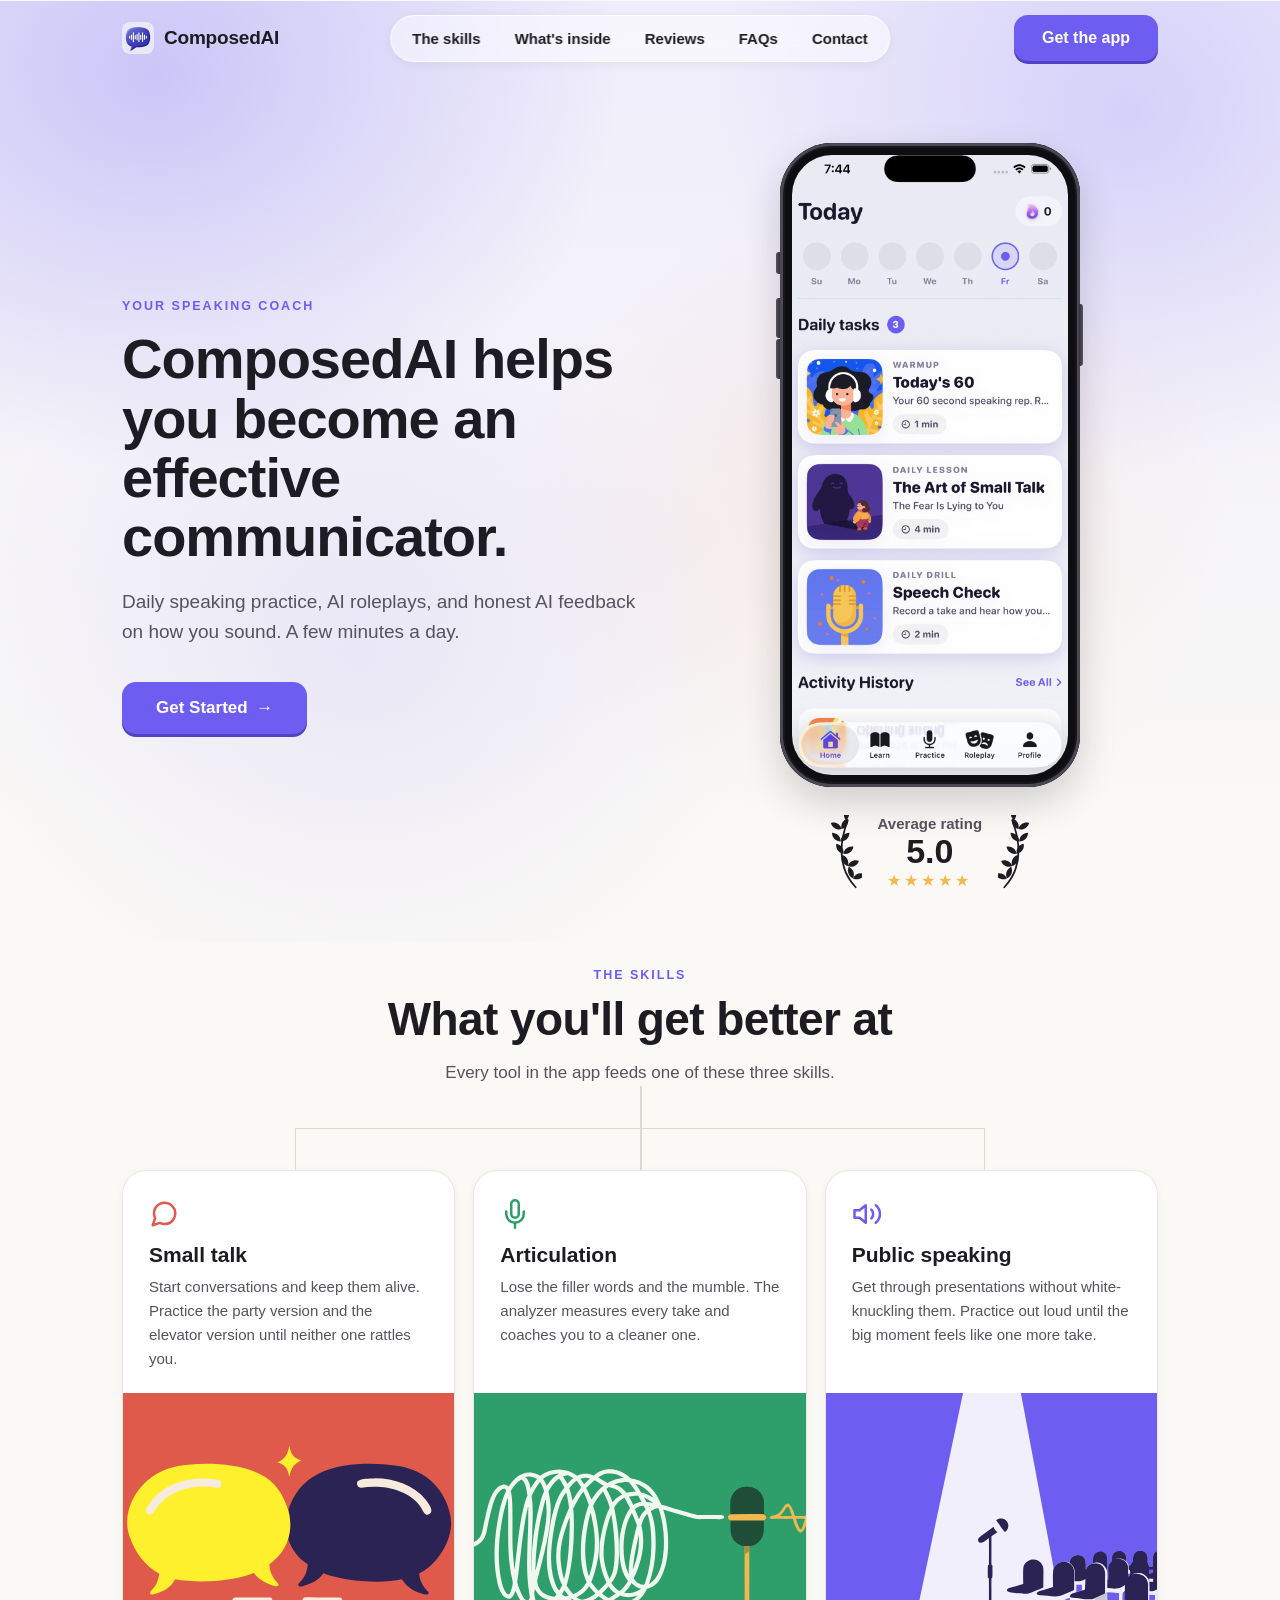
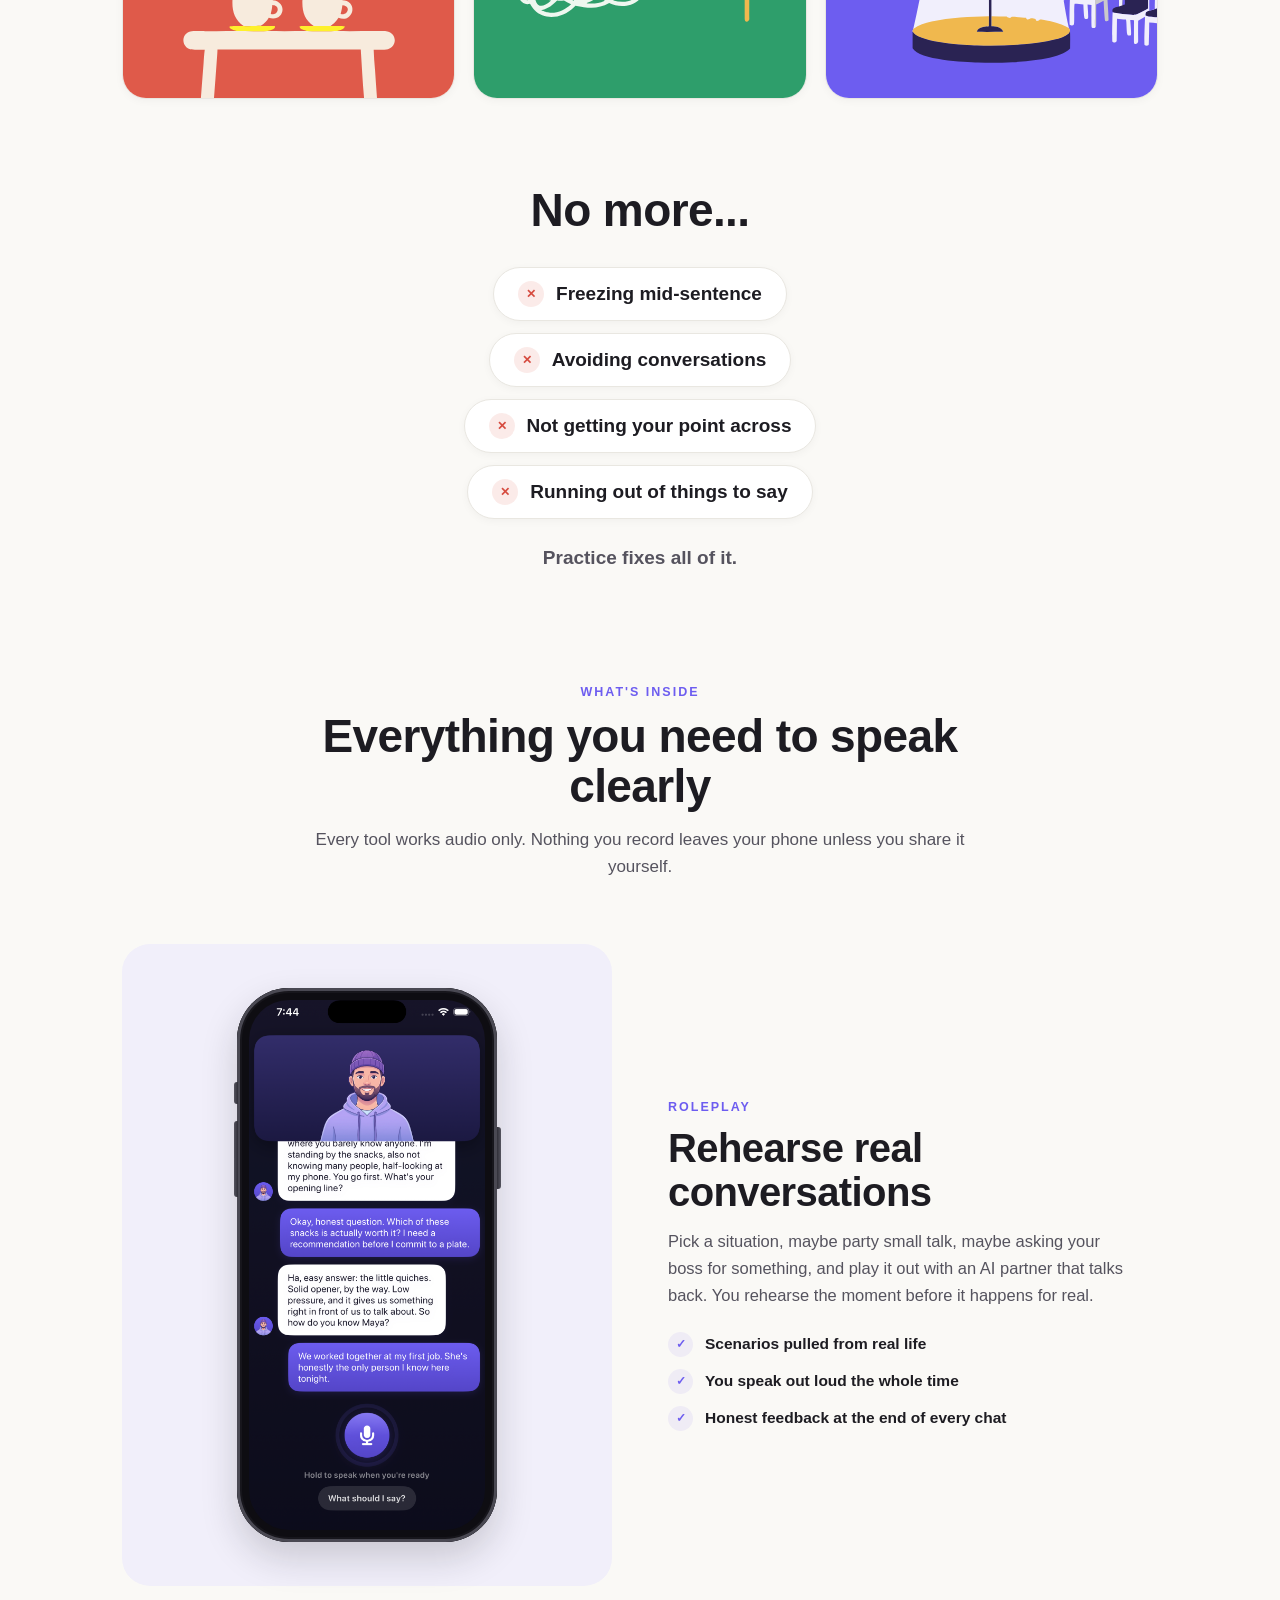
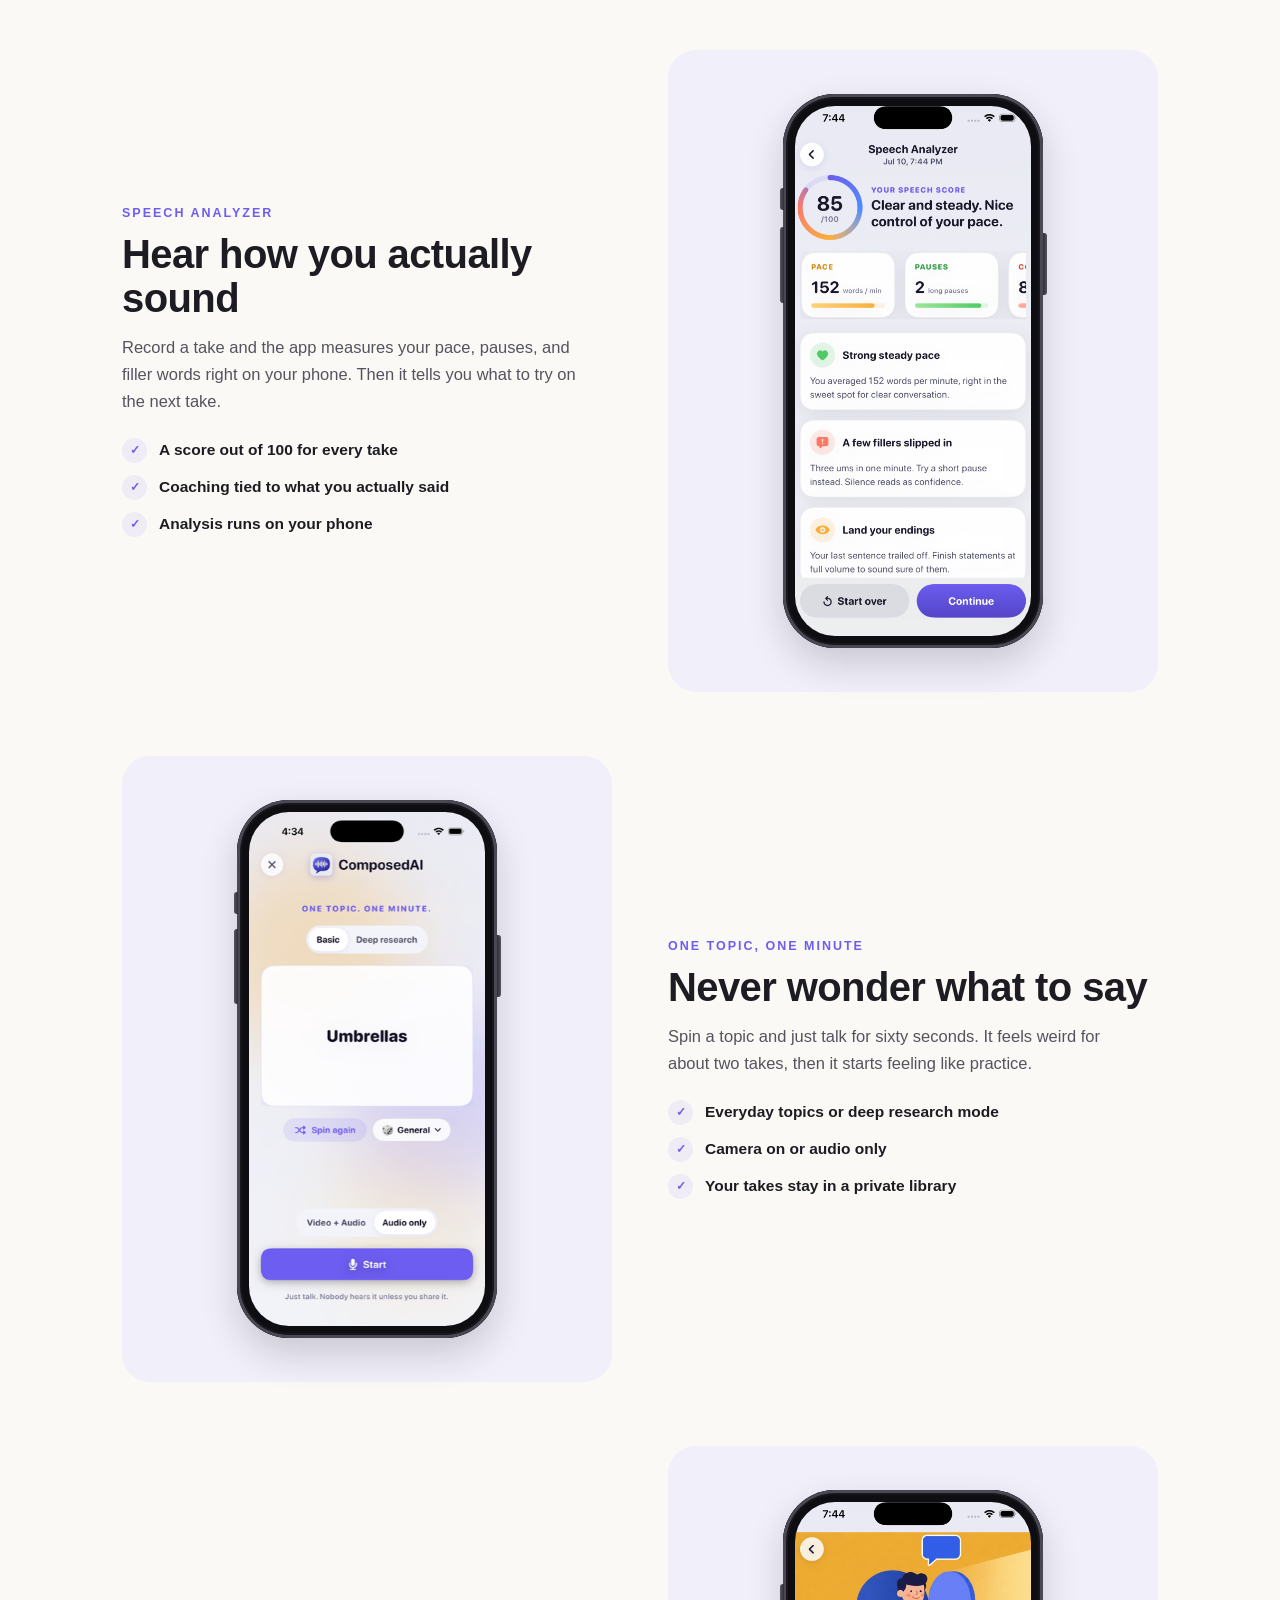
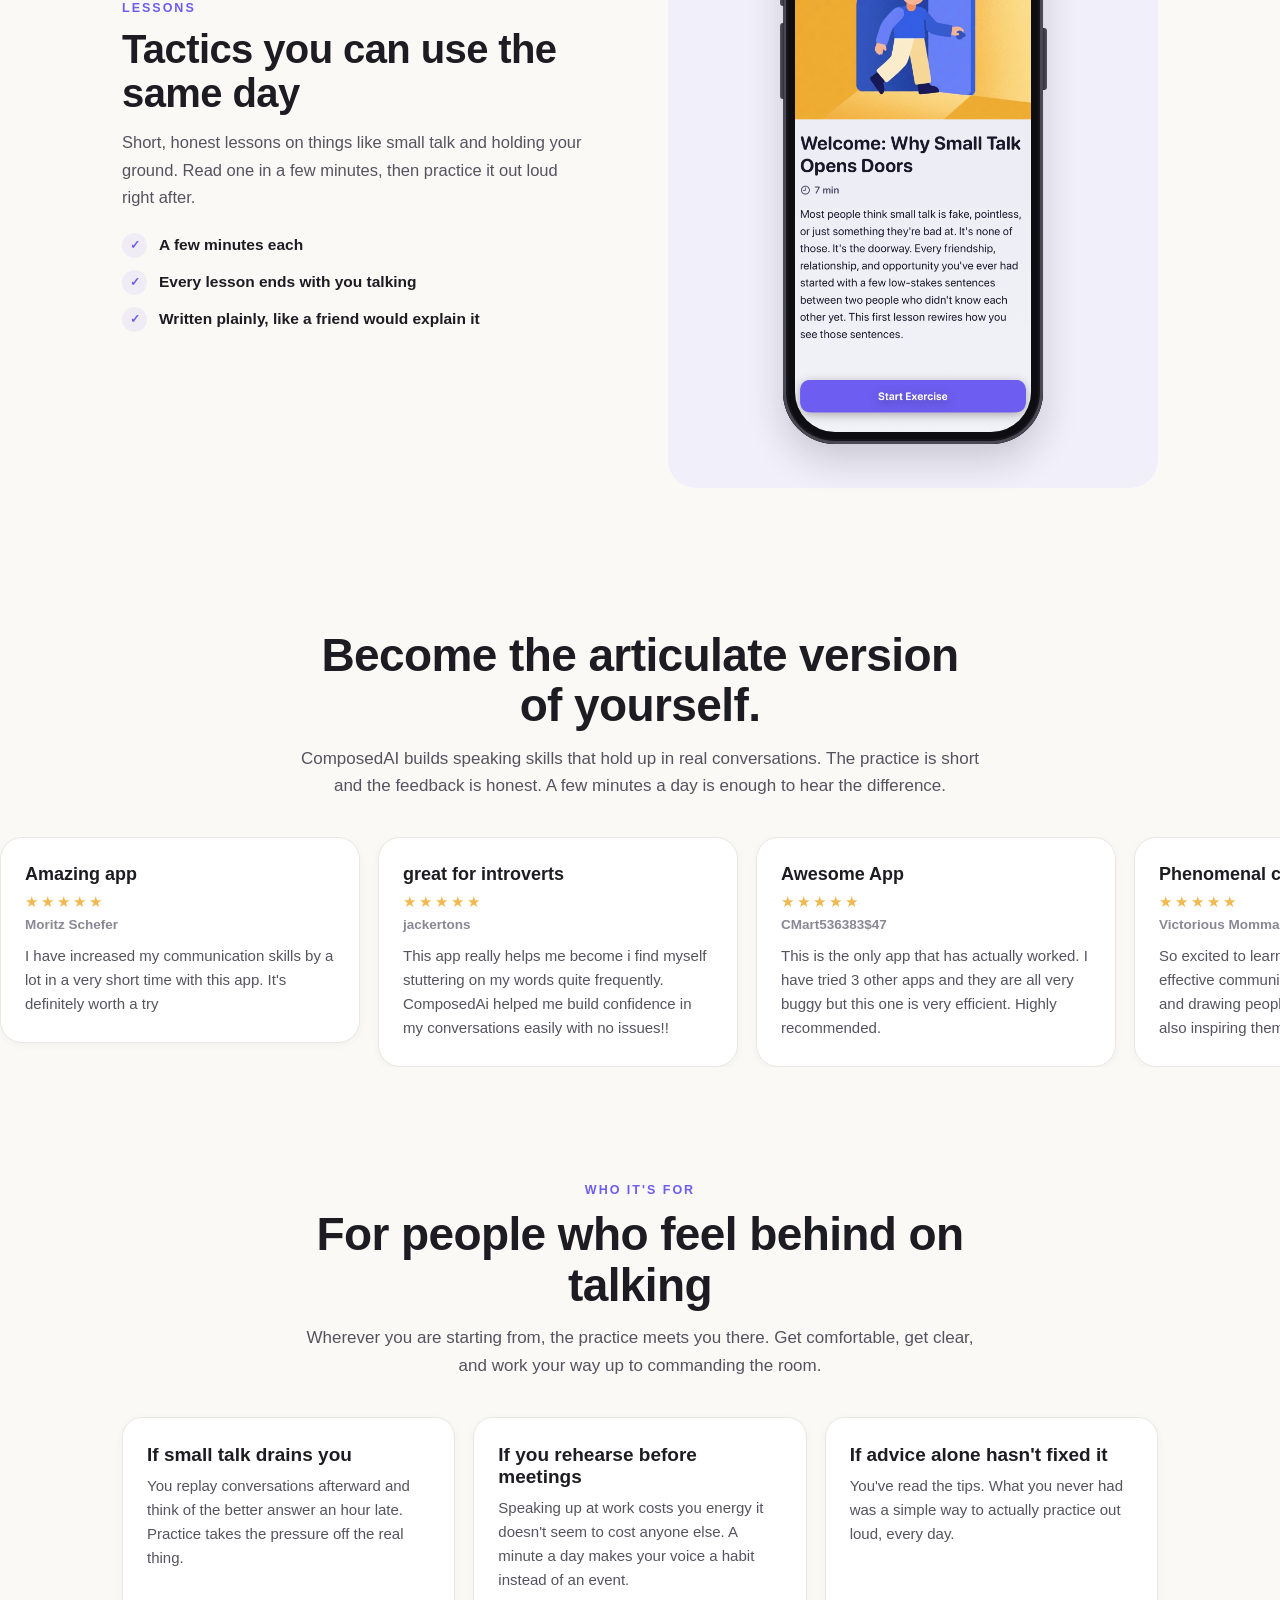
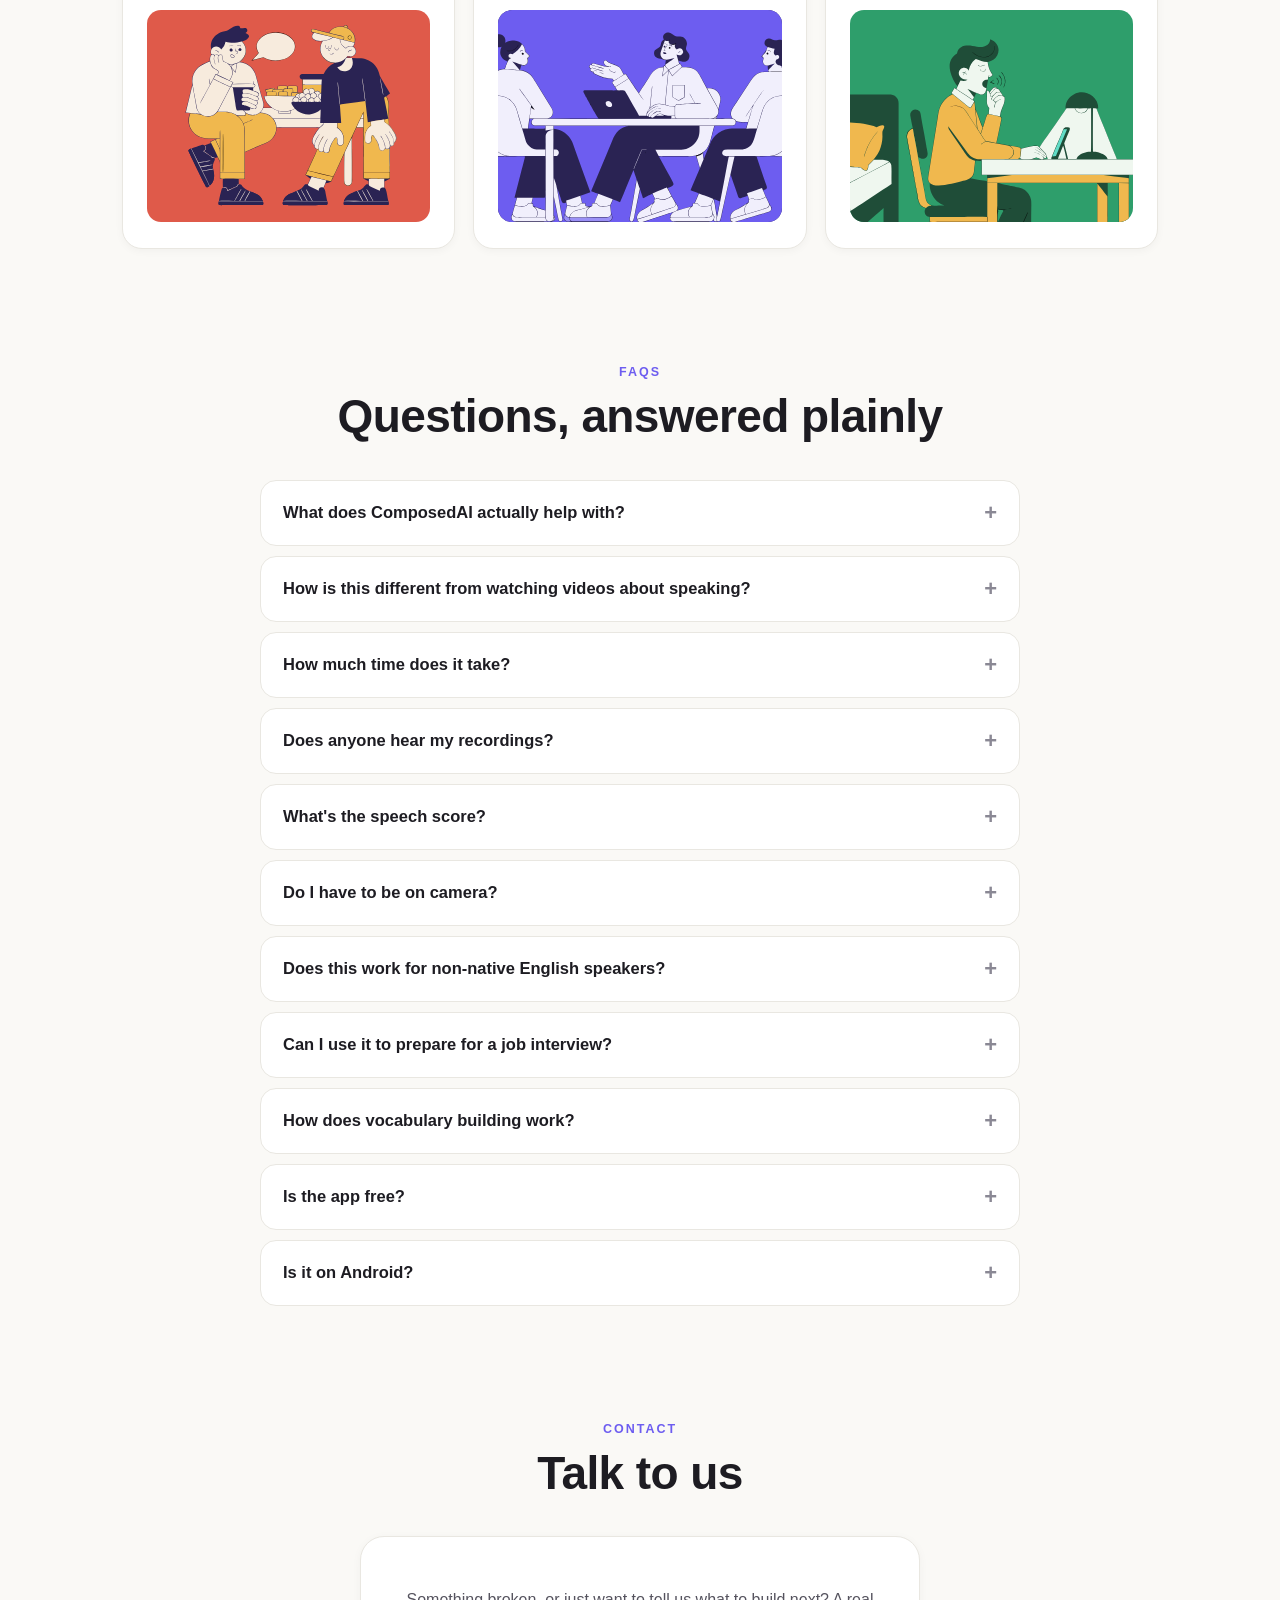
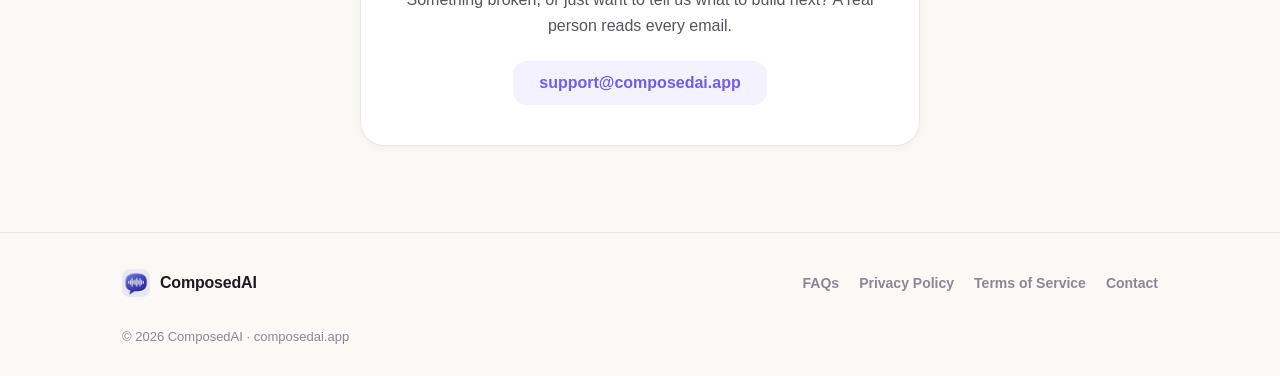
==== commit 6c383c7c: "Remove self-limiting positioning line from who section Co-Authored-By: Claude Fable 5 <noreply@anthr" ====
--- a/index.html
+++ b/index.html
@@ -241,7 +241,7 @@
     <div class="sectHead reveal">
       <div class="kicker">Who it's for</div>
       <h2>For people who feel behind on talking</h2>
-      <p>If you want to command the room, this is the wrong app. This one is for making conversations stop feeling like a performance.</p>
+      <p>Wherever you are starting from, the practice meets you there. Get comfortable, get clear, and work your way up to commanding the room.</p>
     </div>
     <div class="whoGrid">
       <div class="whoCard reveal" style="--d:0s">
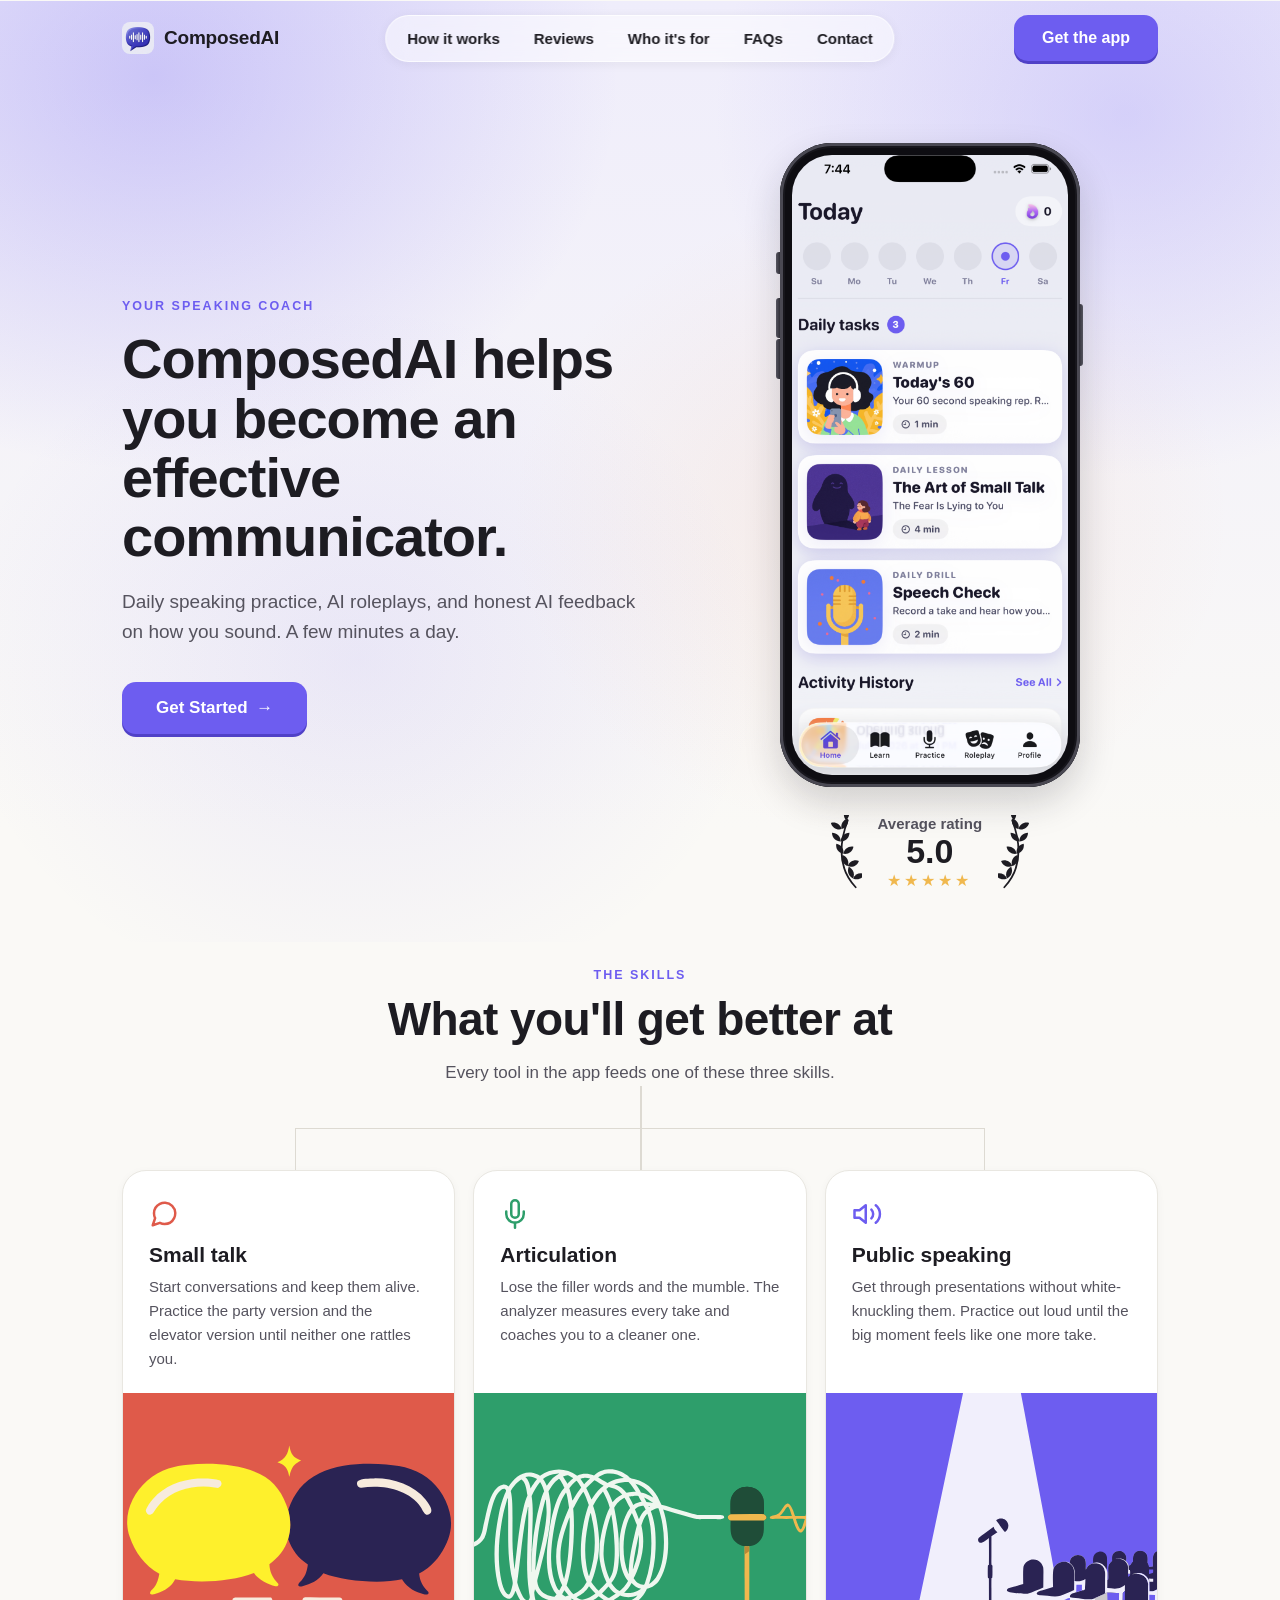
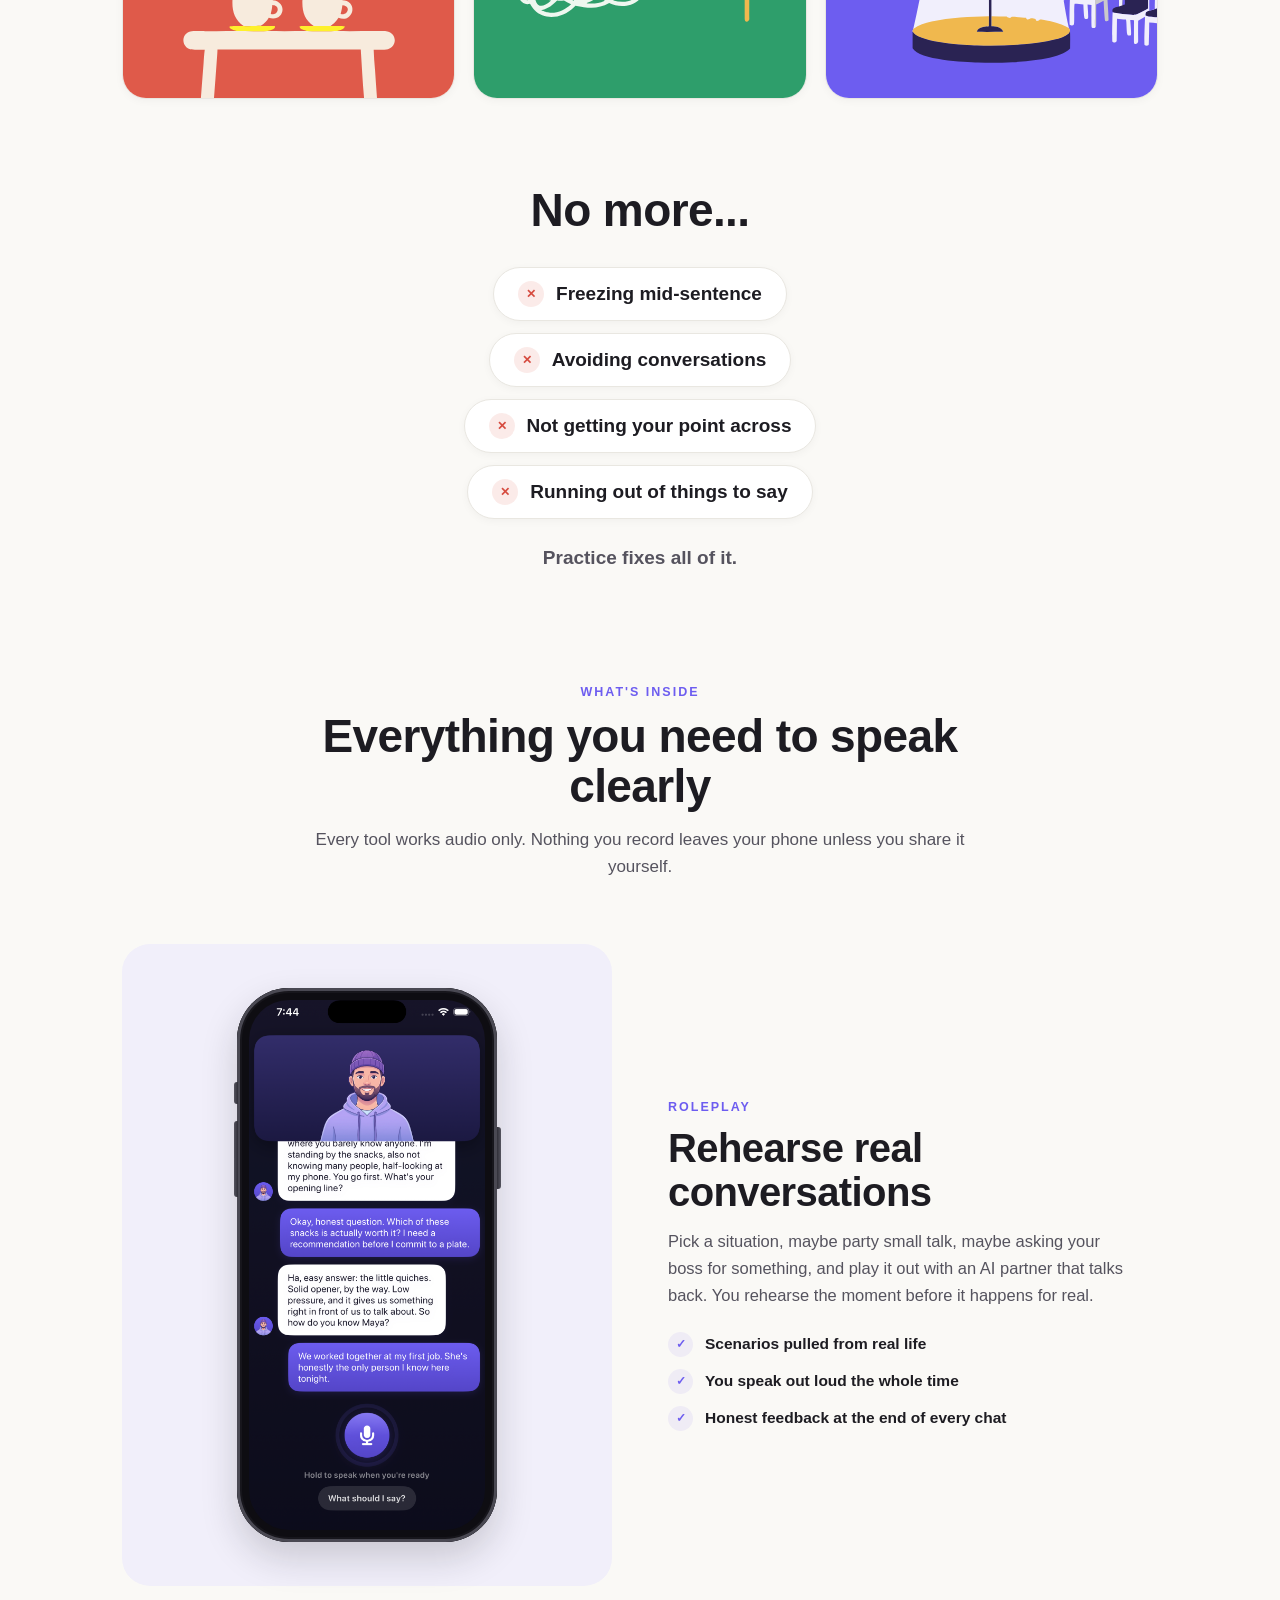
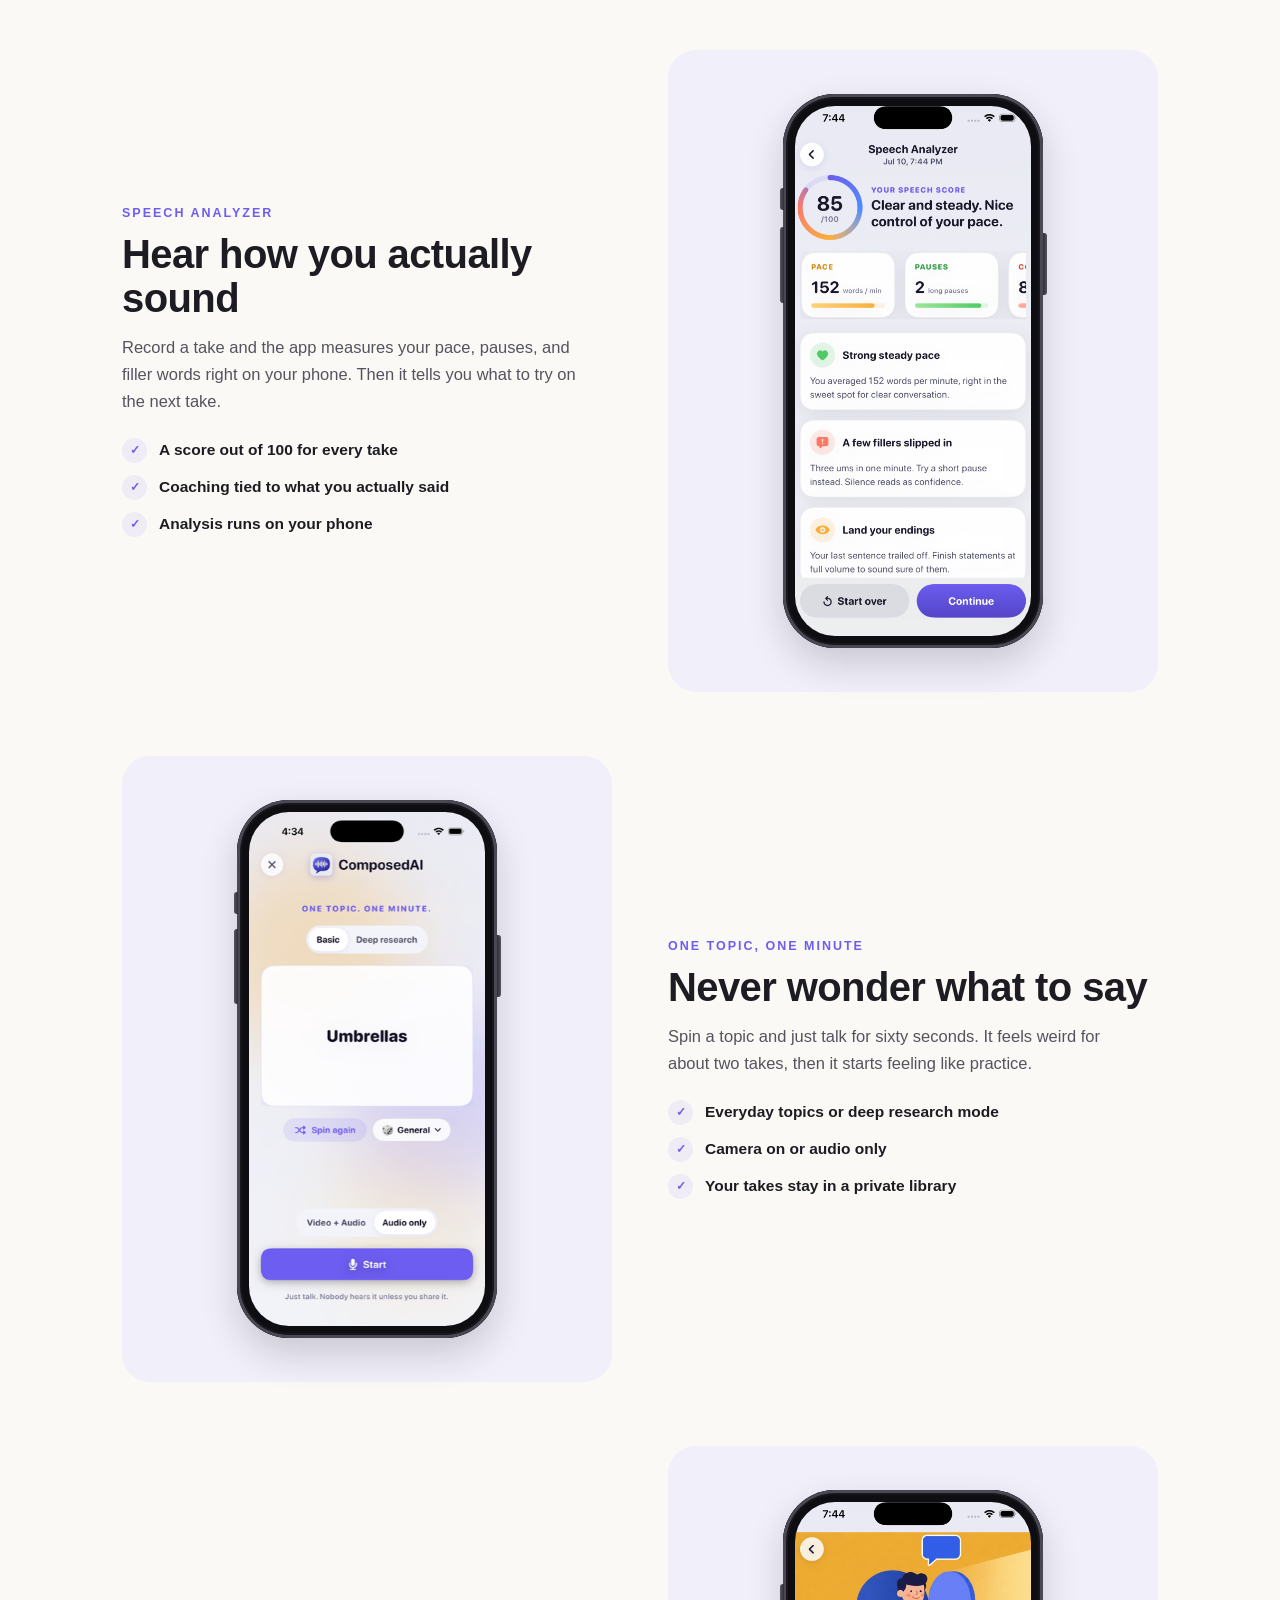
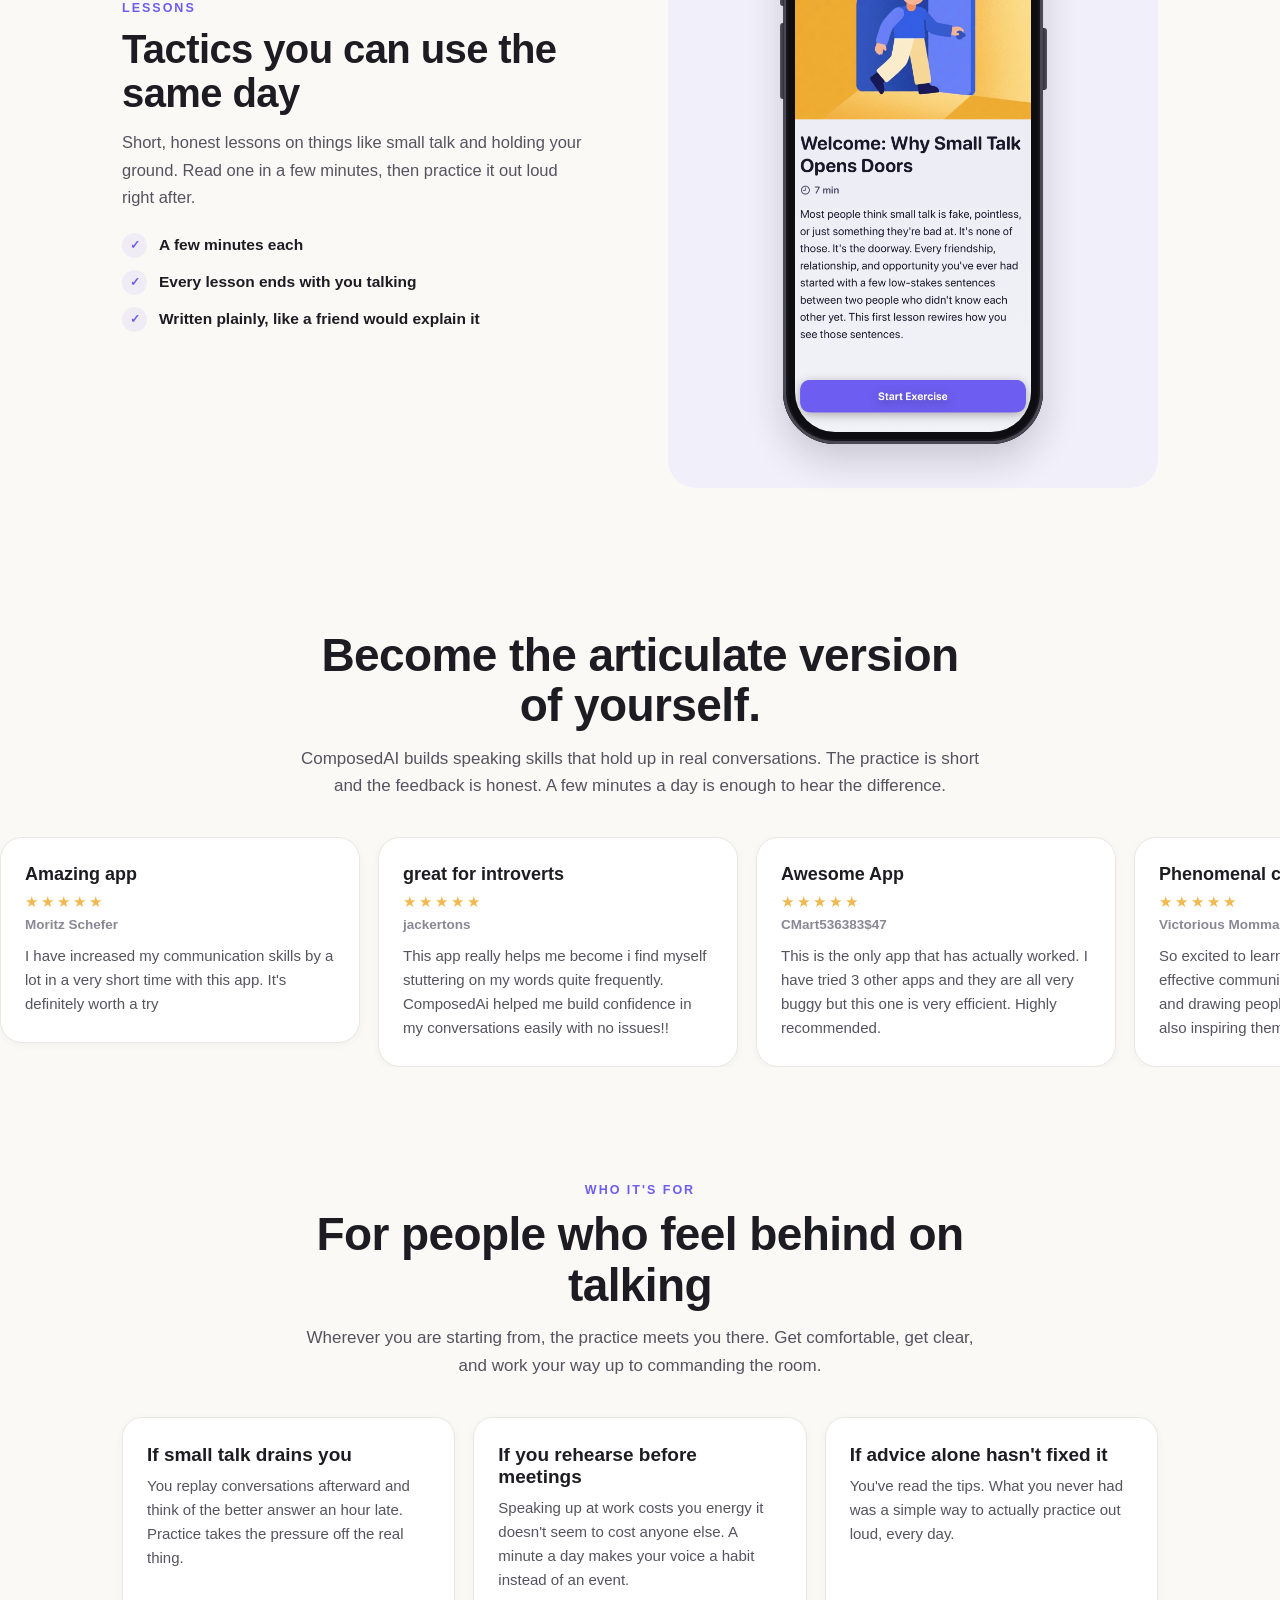
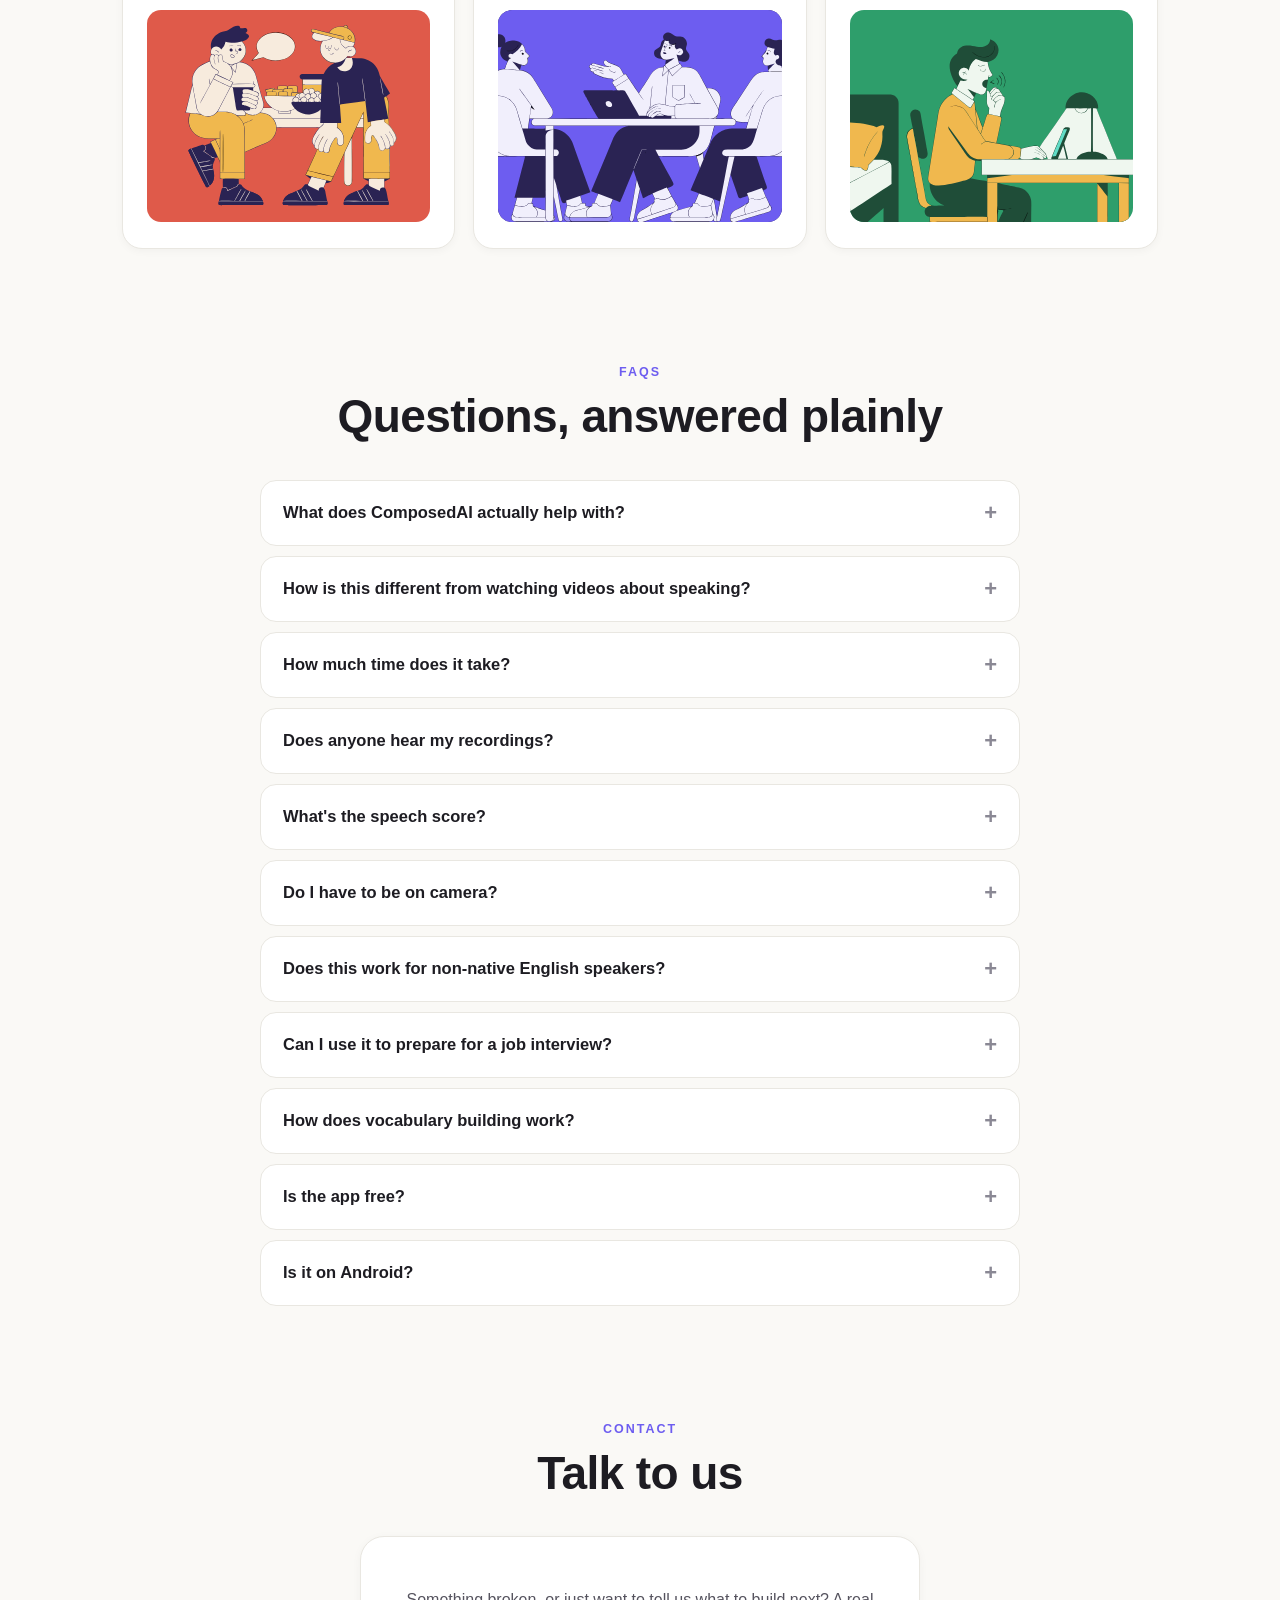
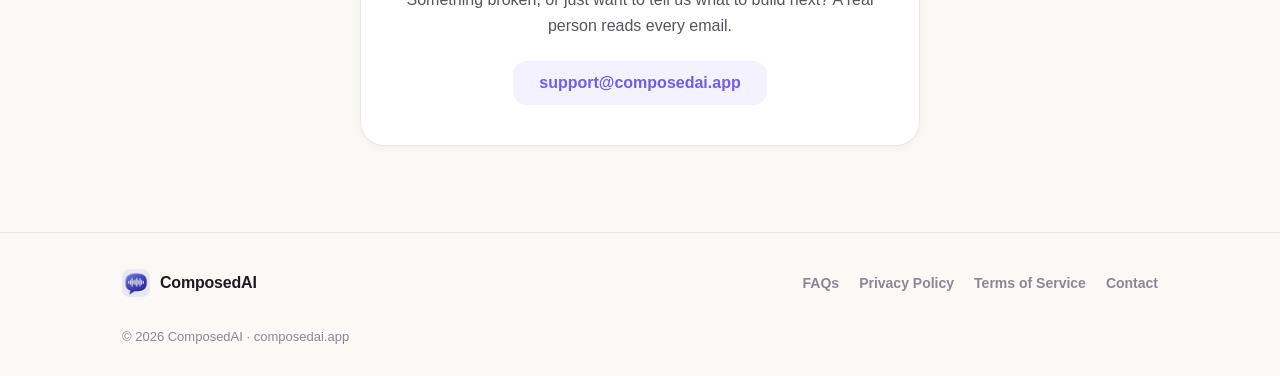
==== commit 14f5eebf: "Nav: How it works, Reviews, Who it's for, FAQs, Contact Co-Authored-By: Claude Fable 5 <noreply@anth" ====
--- a/index.html
+++ b/index.html
@@ -25,9 +25,9 @@
       <span>ComposedAI</span>
     </a>
     <div class="navLinks">
-      <a href="#skills">The skills</a>
-      <a href="#features">What's inside</a>
+      <a href="#features">How it works</a>
       <a href="#reviews">Reviews</a>
+      <a href="#who">Who it's for</a>
       <a href="#faq">FAQs</a>
       <a href="#contact">Contact</a>
     </div>
@@ -37,9 +37,9 @@
     </button>
   </div>
   <div class="mobileMenu">
-    <a href="#skills">The skills</a>
-    <a href="#features">What's inside</a>
+    <a href="#features">How it works</a>
     <a href="#reviews">Reviews</a>
+    <a href="#who">Who it's for</a>
     <a href="#faq">FAQs</a>
     <a href="#contact">Contact</a>
     <a class="getapp" href="#">Get the app <span class="arrow">&#8594;</span></a>
